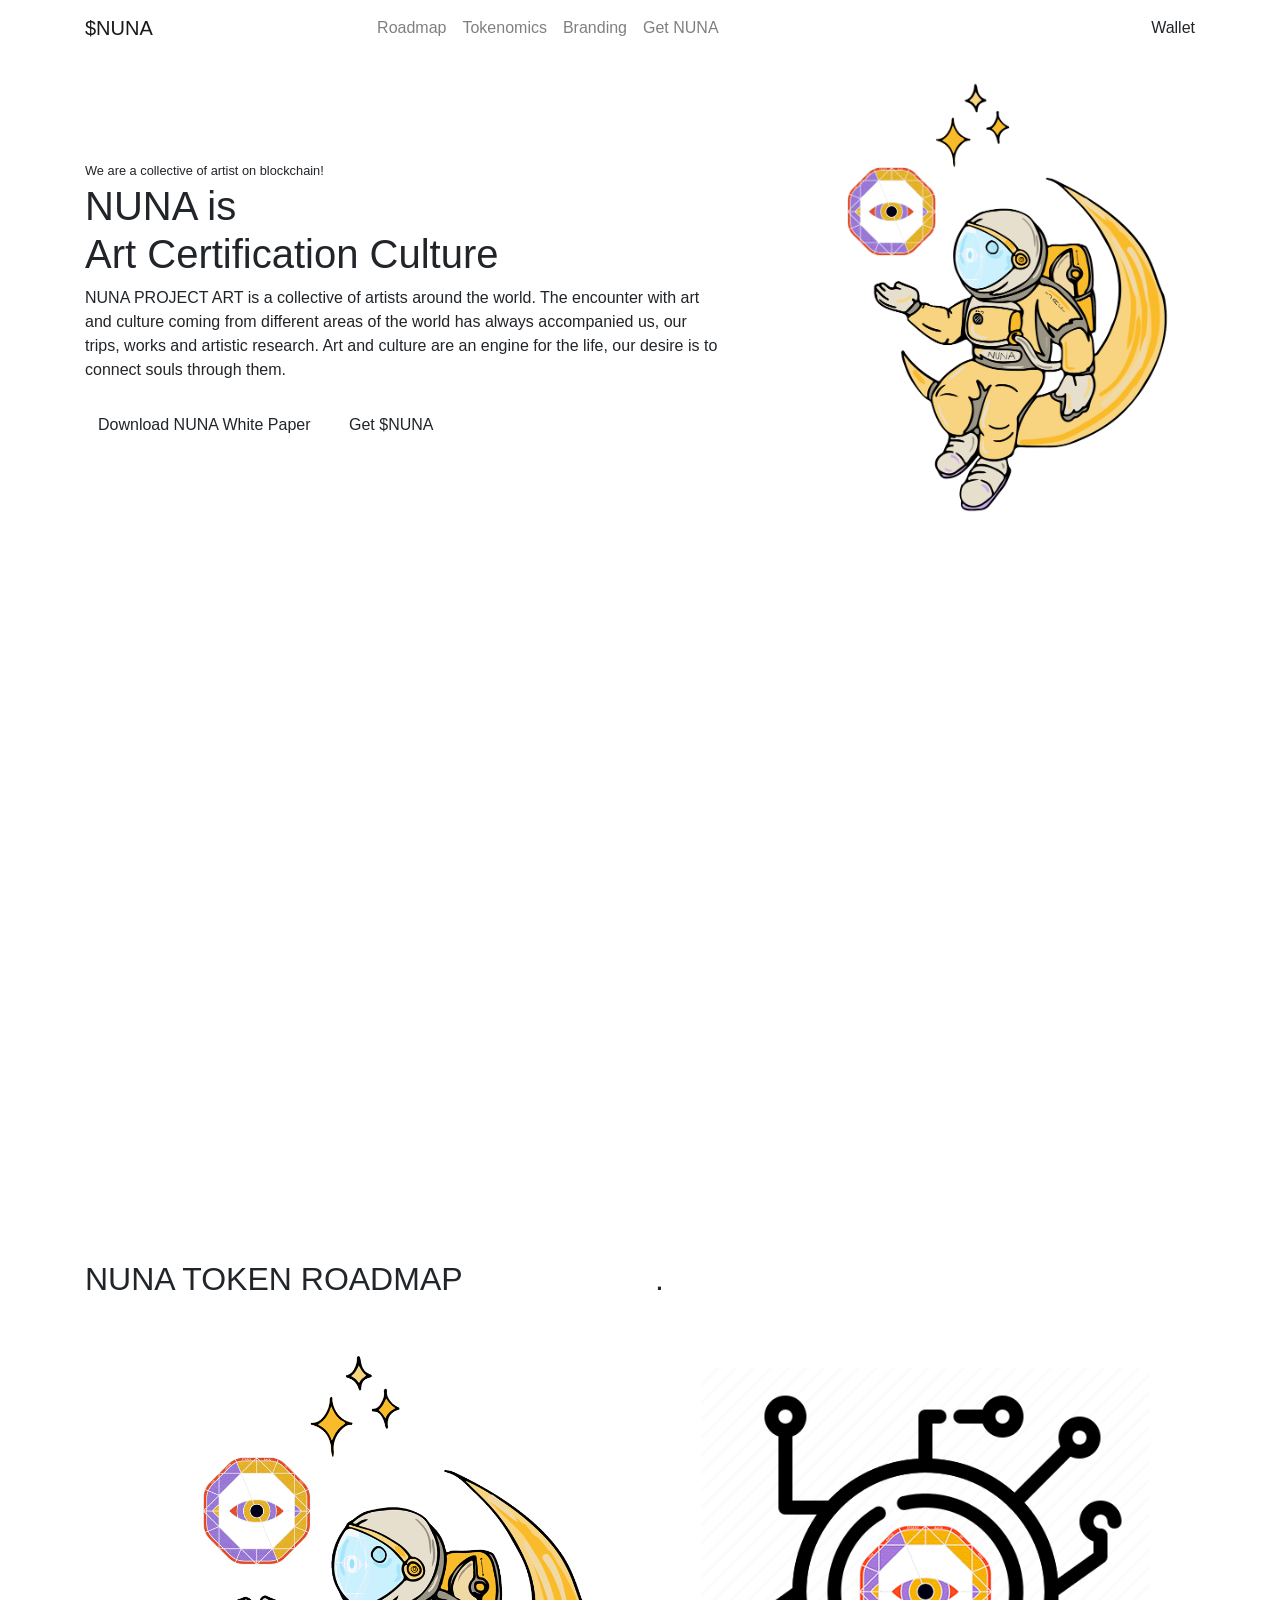
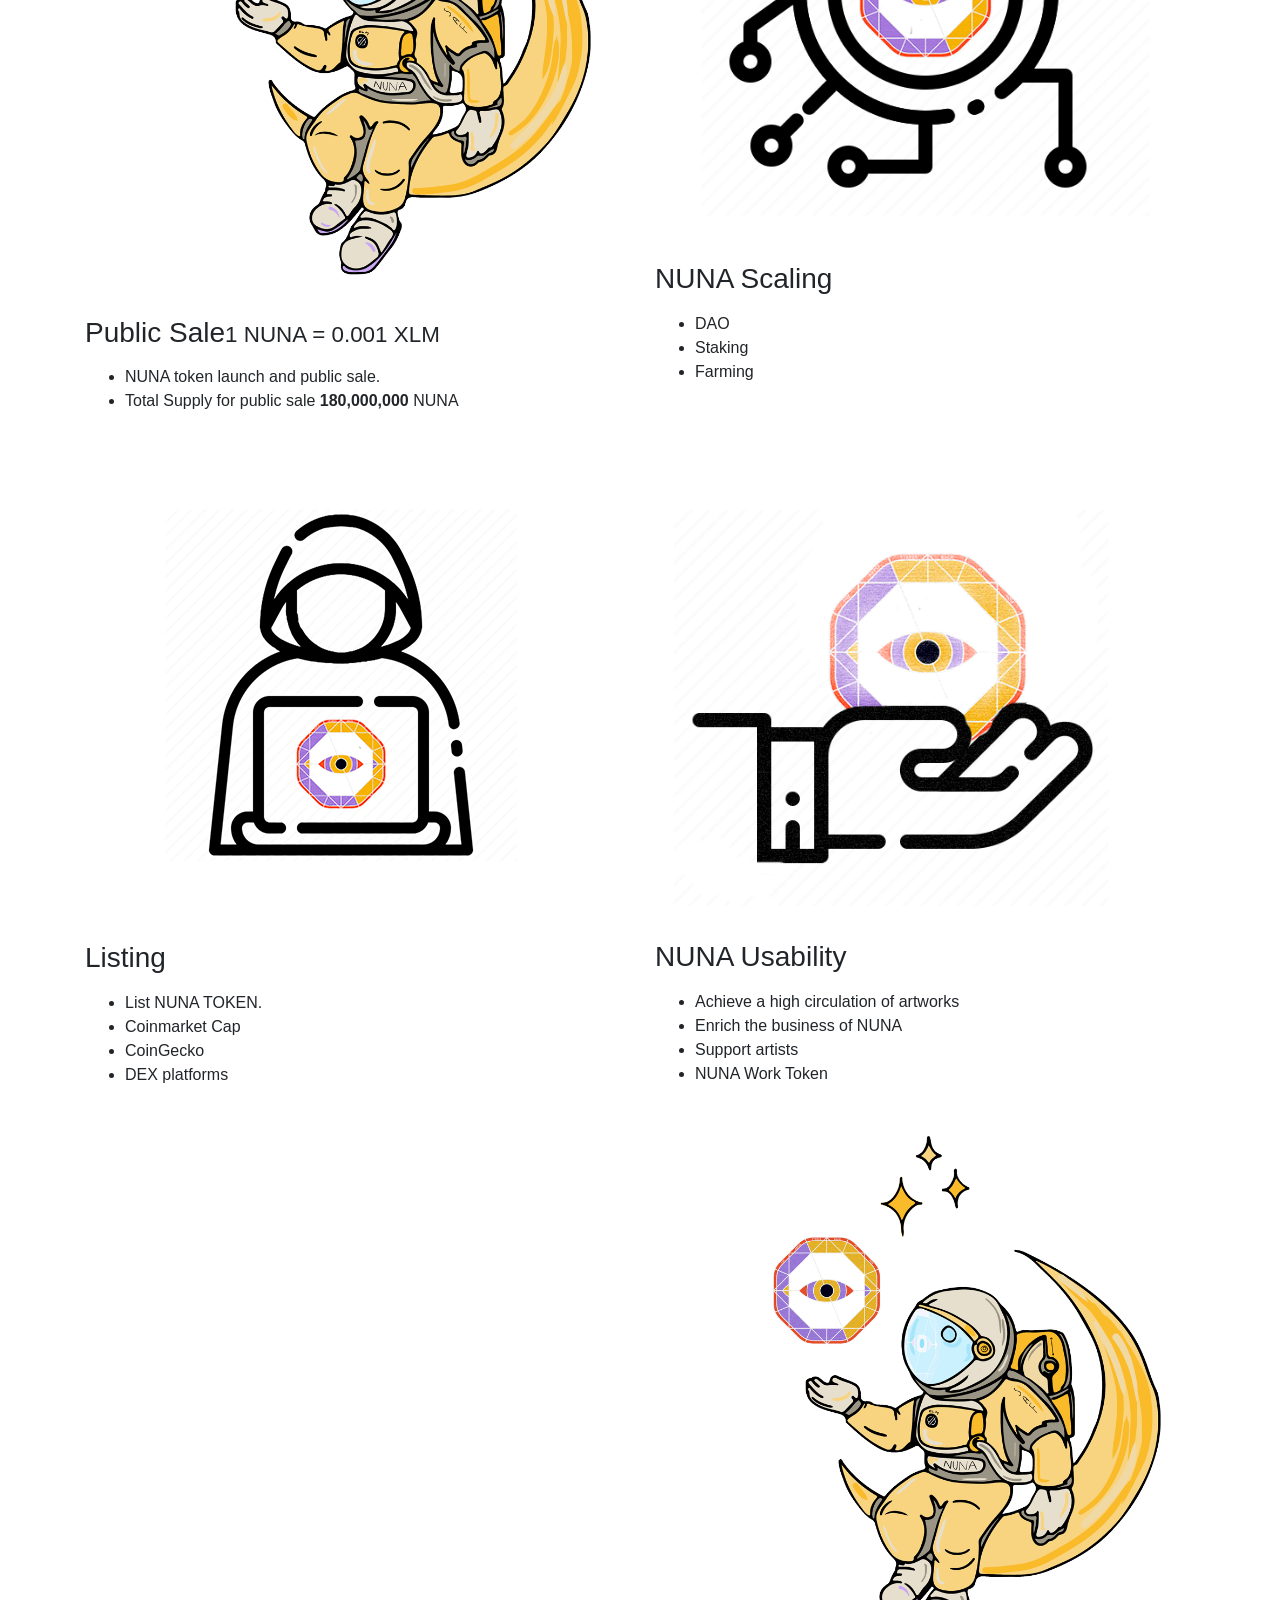
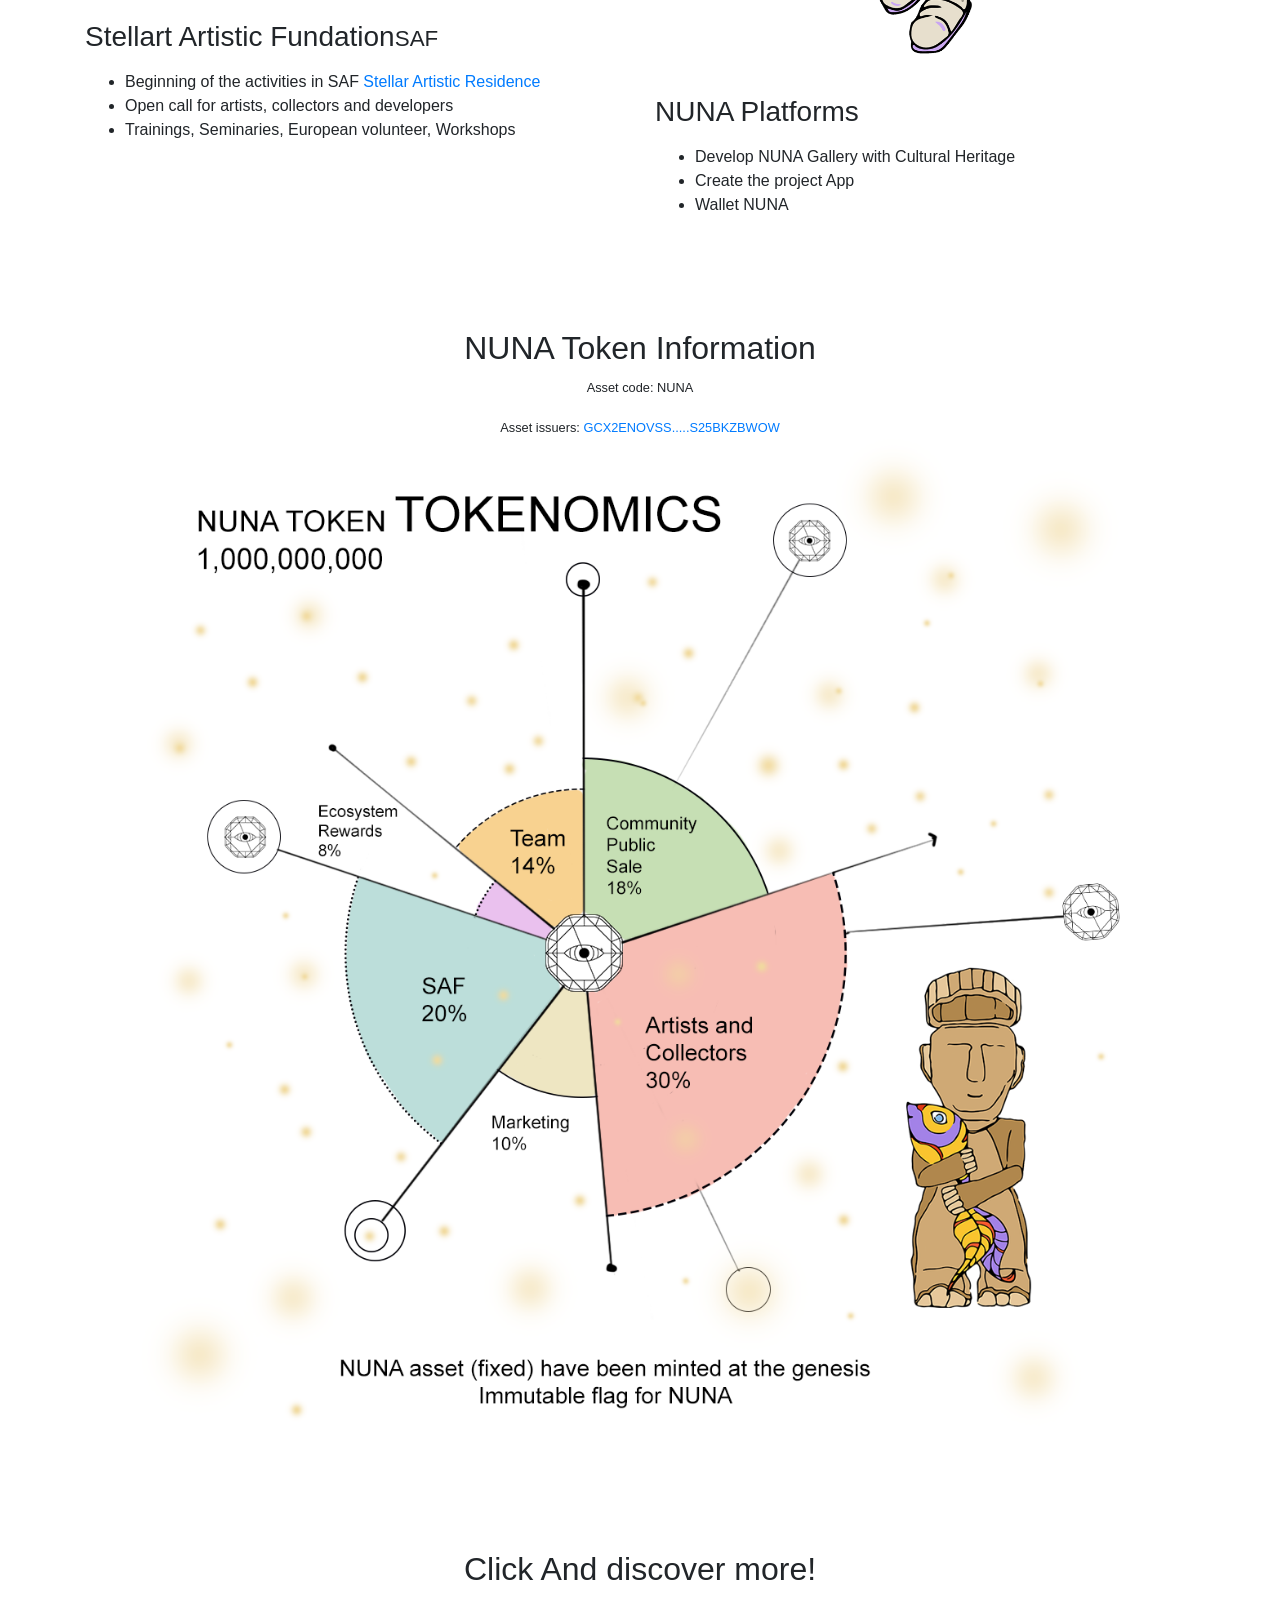
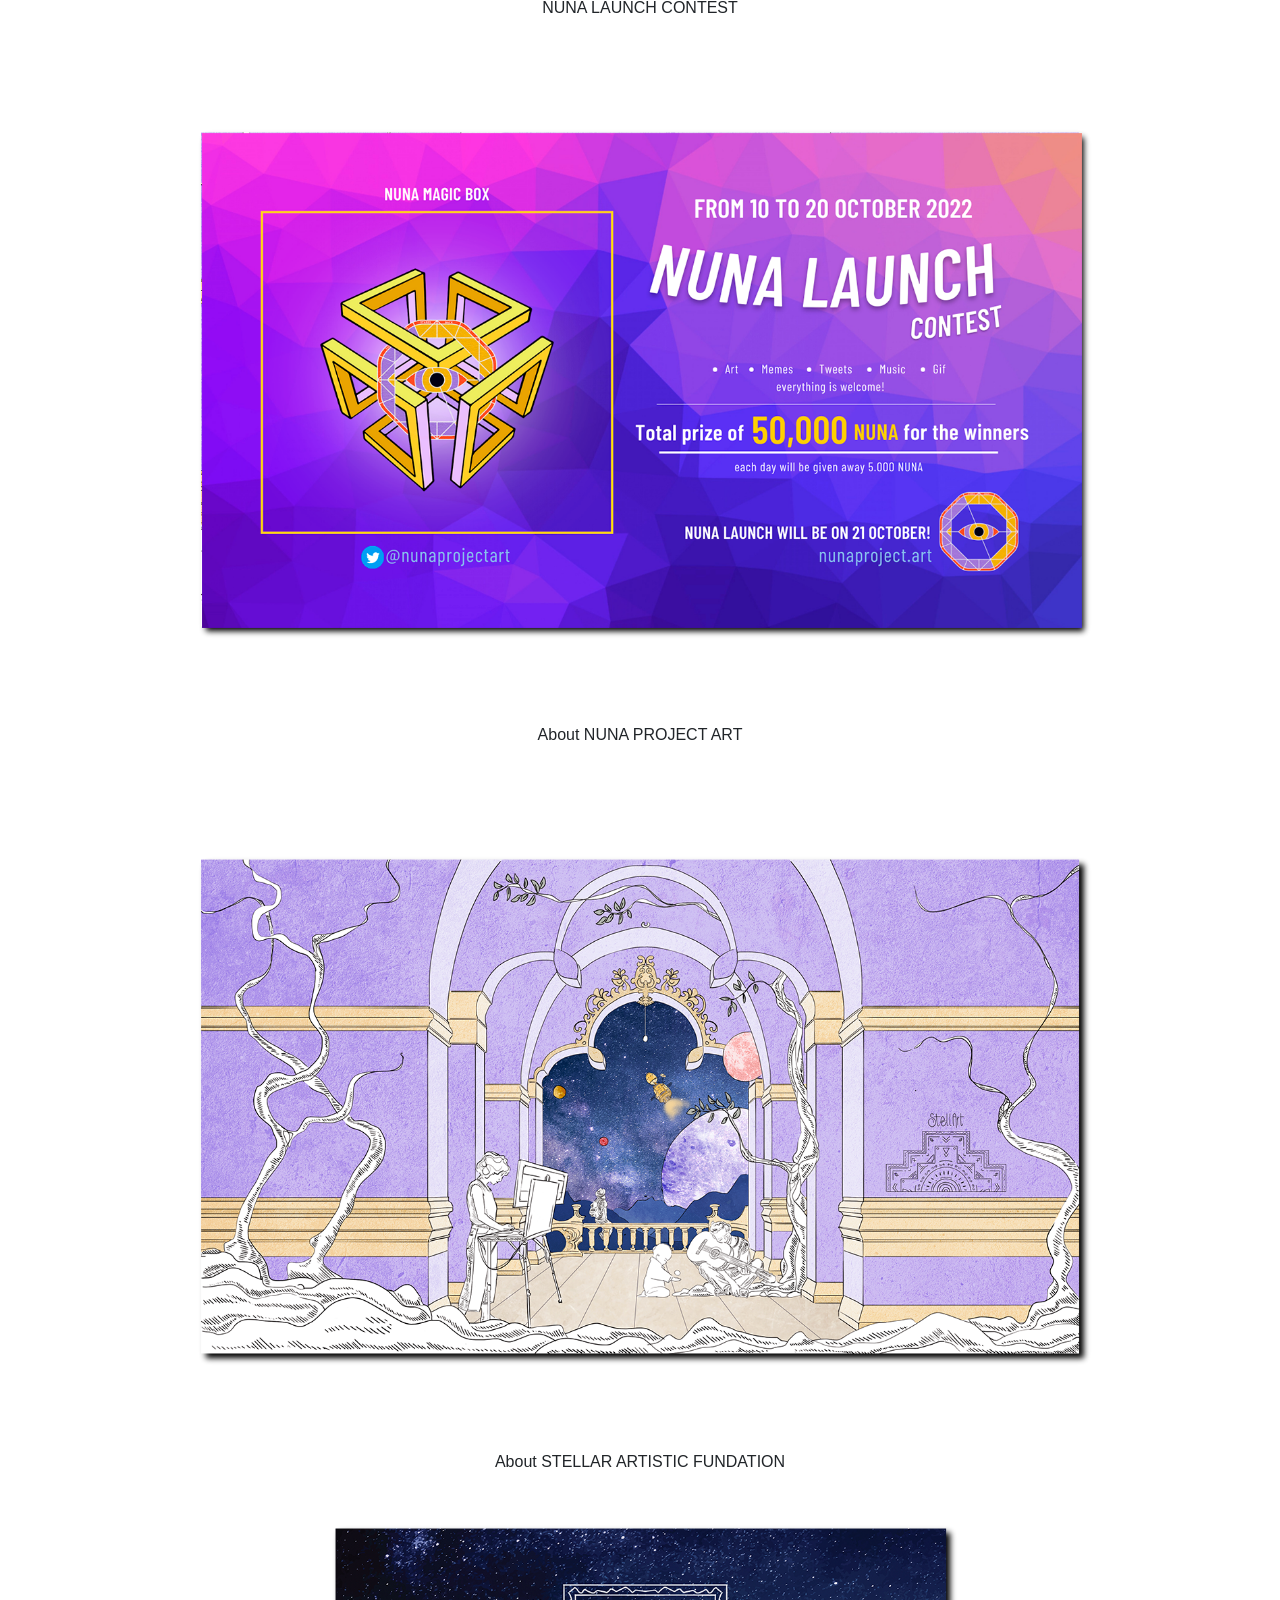
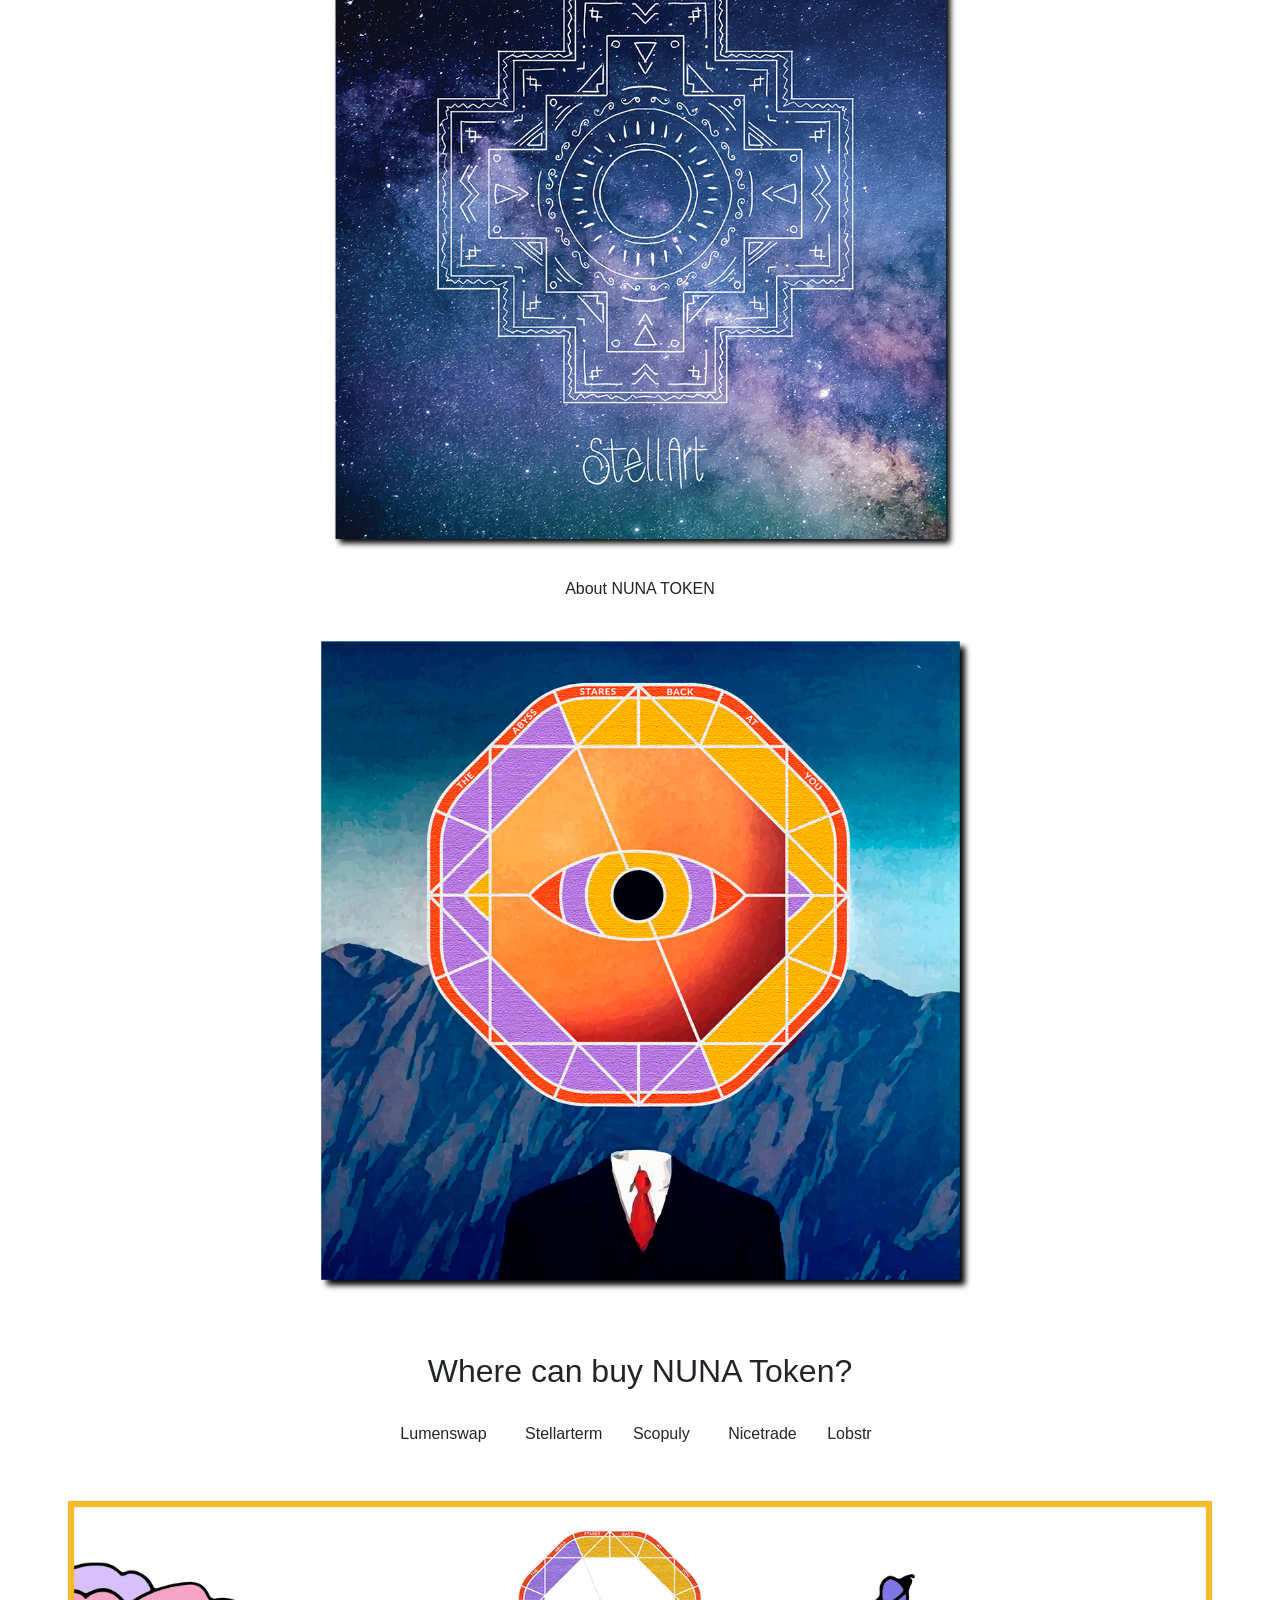
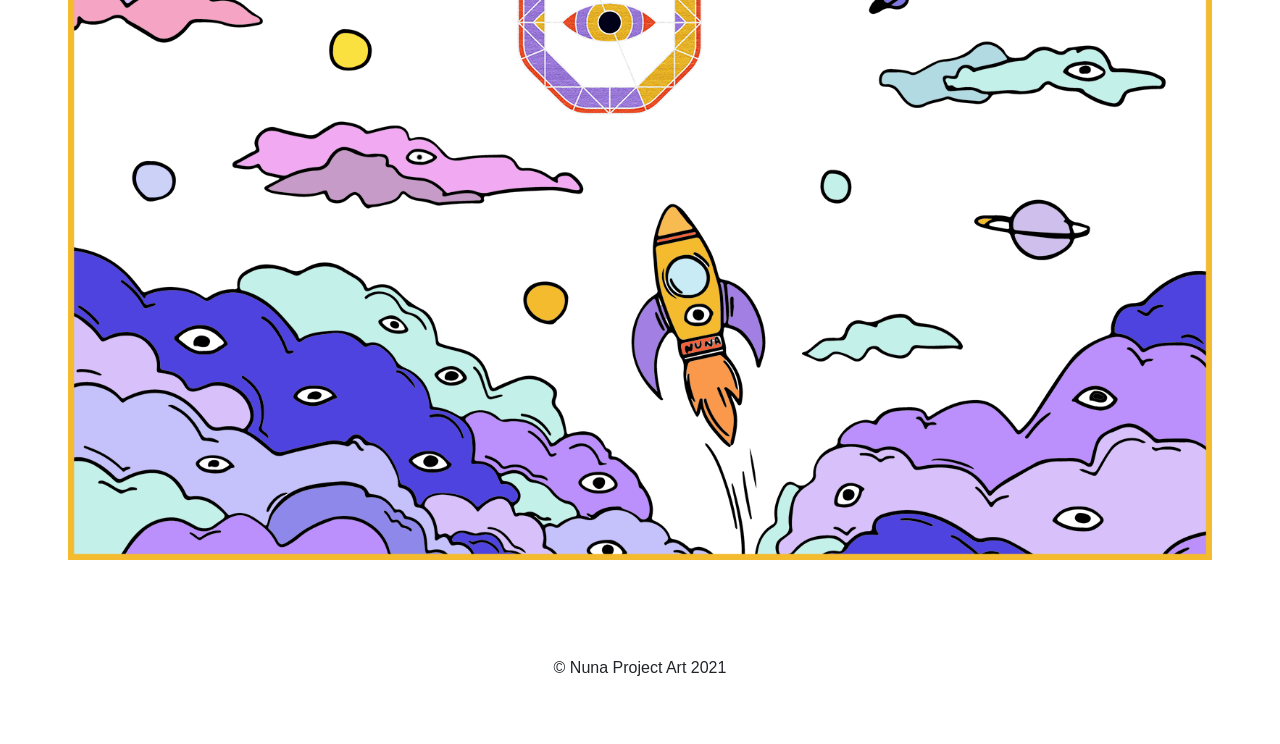
==== index.html @ 7deccfe0 "Add files via upload" ====
<!doctype html>
<html lang="en">
  <head>
    <meta charset="utf-8">
    <meta name="viewport" content="width=device-width, initial-scale=1, shrink-to-fit=no">
    <meta name="NUNA is a token for art" content="">
    <meta name="NUNA PROJECT ART" content="">

    <title>NUNA PROJECT ART</title>

    <link rel="stylesheet" href="css/bootstrap.min.css">
    <link rel="stylesheet" href="css/unicons.css">
    <link rel="stylesheet" href="css/owl.carousel.min.css">
    <link rel="stylesheet" href="css/owl.theme.default.min.css">

    <!-- MAIN STYLE -->
    <link rel="stylesheet" href="css/tooplate-style.css">

    <!-- icono -->
    <link rel="shortcut icon" href="favicon.ico" type="image/x-icon">
    <link rel="icon" href="favicon.ico" type="image/x-icon">
    
<!--

Tooplate 2115 Marvel

https://www.tooplate.com/view/2115-marvel

-->
  </head>
  <body>

    <!-- MENU -->
    <nav class="navbar navbar-expand-sm navbar-light">
        <div class="container">
            <a class="navbar-brand" href="index.html"><i class='uil uil-eye'></i> $NUNA</a>

            <button class="navbar-toggler" type="button" data-toggle="collapse" data-target="#navbarNav" aria-controls="navbarNav" aria-expanded="false"
                aria-label="Toggle navigation">
                <span class="navbar-toggler-icon"></span>
                <span class="navbar-toggler-icon"></span>
                <span class="navbar-toggler-icon"></span>
            </button>

            <div class="collapse navbar-collapse" id="navbarNav">
                <ul class="navbar-nav mx-auto">
                    <li class="nav-item">
                      <a href="#resume" class="nav-link"><span data-hover="Resume">Roadmap</span></a>
                    </li>
                    <li class="nav-item">
                      <a href="#Tokenomics" class="nav-link"><span data-hover="Tokenomics">Tokenomics</span></a>
                    </li>
                    <li class="nav-item">
                      <a href="branding.html" class="nav-link"><span data-hover="Branding">Branding</span></a>
                    </li>
                    <li class="nav-item">
                      <a href="#buy" class="nav-link"><span data-hover="Get NUNA">Get NUNA</span></a>
                    </li>
                </ul>

                <ul class="navbar-nav ml-lg-auto">
                    <div class="ml-lg-4">
                      <div class="color-mode d-lg-flex justify-content-center align-items-center">
                        <i class="uil uil-wallet"></i>
                        Wallet
                      </div>
                    </div>
                </ul>
            </div>
        </div>
    </nav>

    <!-- ABOUT -->
    <section class="about full-screen d-lg-flex justify-content-center align-items-center" id="about">
        <div class="container">
            <div class="row">
                
                <div class="col-lg-7 col-md-12 col-12 d-flex align-items-center">
                    <div class="about-text">
                        <small class="small-text">We are a <span class="mobile-block">collective of artist on blockchain!</span></small>
                        <h1 class="animated animated-text">
                            <span class="mr-2">NUNA is</span>
                                <div class="animated-info">
                                    <span class="animated-item">Art</span>
                                    <span class="animated-item">Certification</span>
                                    <span class="animated-item">Culture</span>
                                    
                                </div>
                        </h1>

                        <p>NUNA PROJECT ART is a collective of artists around the world. The encounter with art and culture coming from different areas of the world has always accompanied us, our trips, works and artistic research. Art and culture are an engine for the life, our desire is to connect souls through them.</p>
                        
                        <div class="custom-btn-group mt-4">
                          <a href="Doc\NUNA White Paper.pdf" target="_blank" class="btn mr-lg-2 custom-btn"><i class='uil uil-file-alt'></i> Download NUNA White Paper</a>
                          <a href="#buy" class="btn custom-btn custom-btn-bg custom-btn-link">Get $NUNA</a>
                        </div>
                    </div>
                </div>

                <div class="col-lg-5 col-md-12 col-12">
                    <div class="about-image svg">
                        <img src="images\project\astronuna.png" class="img-fluid" alt="svg image">
                    </div>
                </div>

            </div>
        </div>
    </section>


    <!-- video -->
    <section class="project py-5" id="project">
      <div class="container">
              
              <div class="row">
                <div class="col-lg-11 text-center mx-auto col-12">
                    <div class="item">
                      <div class="project-info">
                        <div style="padding:56.25% 0 0 0;position:relative;"><iframe src="https://player.vimeo.com/video/588475903?h=4a38416958" style="position:absolute;top:0;left:0;width:100%;height:100%;" frameborder="0" allow="autoplay; fullscreen; picture-in-picture" allowfullscreen></iframe></div><script src="https://player.vimeo.com/api/player.js"></script>
                      </div>
                    </div>

                </div>
              </div>
      </div>
  </section>
<!-- video -->

 <!-- ROADMAP -->
 <section class="resume py-5 d-lg-flex justify-content-center align-items-center" id="resume">
  <div class="container">
      <div class="row">

          <div class="col-lg-6 col-12">
            <h2 class="mb-4">NUNA TOKEN ROADMAP</h2>

              <div class="timeline">
                  <div class="timeline-wrapper">
                       <div class="timeline-yr">
                            <span><img src="images\project\astronuna.png" class="img-fluid" alt="svg image"></span>
                       </div>
                       <div class="timeline-info">
                            <h3><span>Public Sale</span><small>1 NUNA = 0.001 XLM</small></h3>
                            <p>
                              <ul>
                              <li>NUNA token launch and public sale.</li>
                              <li>Total Supply for public sale <b>180,000,000</b> NUNA</li>                               
                            </ul>
                            </p>
                       </div>
                  </div>

                  <div class="timeline-wrapper">
                      <div class="timeline-yr">
                          <span><img src="images\icono\nunapersona.png" class="img-fluid" alt="svg image"></span>
                      </div>
                      <div class="timeline-info">
                          <h3><span>Listing</span><small></small></h3>
                          <p>
                            <ul>
                              <li>List NUNA TOKEN.</li>
                              <li>Coinmarket Cap</li>
                              <li>CoinGecko</li>
                              <li>DEX platforms</li>                               
                            </ul>
                          </p>
                      </div>
                  </div>

                  <div class="timeline-wrapper">
                      <div class="timeline-yr">
                          <span><img src="images\icono\logo_stellart.png" class="img-fluid" alt="svg image"></span>
                      </div>
                      <div class="timeline-info">
                          <h3><span>Stellart Artistic Fundation</span><small>SAF</small></h3>
                          <p>
                            <ul>
                              <li>Beginning of the activities in SAF <a href="https://nunaprojectart.medium.com/stellart-artistic-fundation-saf-e60ba1cdff91" target="_blank">Stellar Artistic Residence</a></li>
                              <li>Open call for artists, collectors and developers</li>
                              <li>Trainings, Seminaries, European volunteer, Workshops</li>                               
                            </ul>
                          </p>
                      </div>
                  </div>                                                    

              </div>
          </div>

          <div class="col-lg-6 col-12">
            <h2 class="mb-4 mobile-mt-2"> .</h2>

              <div class="timeline">
                  <div class="timeline-wrapper">
                       <div class="timeline-yr">
                            <span><img src="images\icono\nunaconecta.png" class="img-fluid" alt="svg image"></span>
                       </div>
                       <div class="timeline-info">
                            <h3><span>NUNA Scaling</span><small></small></h3>
                            <p>
                              <ul>
                                <li>DAO</li>
                                <li>Staking</li>
                                <li>Farming</li>                               
                              </ul>
                            </p>
                       </div>
                  </div>

                  <div class="timeline-wrapper">
                      <div class="timeline-yr">
                          <span><img src="images\icono\nunamano.png" class="img-fluid" alt="svg image"></span>
                      </div>
                      <div class="timeline-info">
                          <h3><span>NUNA Usability</span><small></small></h3>
                          <p>
                            <ul>
                              <li>Achieve a high circulation of artworks</li>
                              <li>Enrich the business of NUNA</li>
                              <li>Support artists</li>
                              <li>NUNA Work Token</li>                               
                            </ul>
                          </p>
                      </div>
                  </div>
                  
                  <div class="timeline-wrapper">
                      <div class="timeline-yr">
                          <span><img src="images\project\astronuna.png" class="img-fluid" alt="svg image"></span>
                      </div>
                      <div class="timeline-info">
                          <h3><span>NUNA Platforms</span><small></small></h3>
                          <p>
                            <ul>
                            <li>Develop NUNA Gallery with Cultural Heritage</li>
                            <li>Create the project App</li>
                            <li>Wallet NUNA</li>                                            
                          </ul>
                        </p>
                      </div>
                  </div>

              </div>
          </div>
          
      </div>
  </div>
</section>
<!-- ROADMAP -->

  <!-- tokenomics -->
  <section class="project py-5" id="Tokenomics">
    <div class="container">

      
            
            <div class="row">
              <div class="col-lg-11 text-center mx-auto col-12">

                  <div class="col-lg-8 mx-auto">
                    <h2>NUNA Token Information</h2>
                  </div>

                  <div class="col-lg-11 text-center mx-auto col-12r">
                    <div class="col-lg-8 mx-auto">
                        <small class="small-text">
                          Asset code:
                          NUNA
                          <p></p>
                          Asset issuers:
                          <a href="https://stellar.expert/explorer/public/account/GCX2ENOVSSOOH6G4HIOBMPCBFXHDVDGA546NK3ZFX3NP3QS25BKZBWOW" target="_blank">GCX2ENOVSS.....S25BKZBWOW</a></li>
                        </small>
                      </div>
                    </div>

                  <div class="owl-carousel owl-theme">
                    <div class="item">
                      <div class="project-info">
                        <img src="images\project\tokenomics.png" class="img-fluid" alt="project image">
                      </div>
                    </div>     
                    </div>
                  </div>

              </div>
            </div>
    </div>
</section>
<!-- tokenomics -->

<!-- PROJECTS -->
<section class="project py-5" id="project">
  <div class="container">
          
          <div class="row">
            <div class="col-lg-11 text-center mx-auto col-12">

                <div class="col-lg-8 mx-auto">
                  <h2>Click And discover more!</h2>
                </div>
   
                <div class="owl-carousel owl-theme">

                  <div class="item">
                    <div class="project-info">
                      <p>NUNA LAUNCH CONTEST</p>
                      <a href="https://nunaprojectart.medium.com/nuna-launch-contest-d5c536e06d64" target="_blank">
                        <img src="images\project\contest.png" class="img-fluid" alt="project image">
                      </a>
                    
                    </div>
                  </div>

                  <div class="item">
                    <div class="project-info">
                      <p>About NUNA PROJECT ART</p>
                      <a href="https://nunaprojectart.medium.com/introducing-nuna-project-art-7c26619a95" target="_blank">
                        <img src="images\project\covernuna.png" class="img-fluid" alt="project image">
                      </a>
                      
                    </div>
                  </div>

                  

                  <div class="item">
                    <div class="project-info">
                      <p>About STELLAR ARTISTIC FUNDATION</p>
                      <a href="https://nunaprojectart.medium.com/stellart-artistic-fundation-saf-e60ba1cdff91" target="_blank">
                        <img src="images\project\coverSAF.png" class="img-fluid" alt="project image">
                      </a>
                    
                    </div>
                  </div>

                  <div class="item">
                    <div class="project-info">
                      <p>About NUNA TOKEN</p>
                      <a href="https://nunaprojectart.medium.com/nuna-token-f9396b47a4c" target="_blank">
                        <img src="images\project\nunatoken.png" class="img-fluid" alt="project image">
                      </a>
                    
                    </div>
                  </div>


                
              </div>
            </div>
          </div>
  </div>
</section>
<!-- PROJECTS -->

<!-- clients -->
<section class="about full-screen d-lg-flex justify-content-center align-items-center" id="buy">
  <div class="container">
      <div class="row">
        <div class="col-lg-11 text-center mx-auto col-12">
       
          <div class="col-lg-8 mx-auto">
          <h2>Where can buy NUNA Token?</h2>
          </div>
                  
                  <div class="custom-btn-group mt-4">
                    
                    <a href="https://obm.lumenswap.io/swap/XLM/NUNA-GCX2ENOVSSOOH6G4HIOBMPCBFXHDVDGA546NK3ZFX3NP3QS25BKZBWOW" target="_blank" class="btn mr-lg-2 custom-btn"><i class='uil  uil-arrow-growth'></i>Lumenswap</a>
                    
                    <a href="https://stellarterm.com/exchange/XLM-native/NUNA-GCX2ENOVSSOOH6G4HIOBMPCBFXHDVDGA546NK3ZFX3NP3QS25BKZBWOW" target="_blank" class="btn custom-btn custom-btn-bg custom-btn-link"><i class='uil  uil-arrow-growth'></i>Stellarterm</a>
                    
                    <a href="https://scopuly.com/trade/NUNA-XLM/GCX2ENOVSSOOH6G4HIOBMPCBFXHDVDGA546NK3ZFX3NP3QS25BKZBWOW/native" target="_blank" class="btn mr-lg-2 custom-btn"><i class='uil uil-arrow-growth'></i>Scopuly</a>
                   
                    <a href="https://nicetrade.co/swap/native/NUNA-GCX2ENOVSSOOH6G4HIOBMPCBFXHDVDGA546NK3ZFX3NP3QS25BKZBWOW" target="_blank" class="btn custom-btn custom-btn-bg custom-btn-link"><i class='uil  uil-arrow-growth'></i>Nicetrade</a>
                    
                    <a href="https://lobstr.co/trade/native/NUNA:GCX2ENOVSSOOH6G4HIOBMPCBFXHDVDGA546NK3ZFX3NP3QS25BKZBWOW" target="_blank" class="btn mr-lg-2 custom-btn"><i class='uil uil-arrow-growth'></i>Lobstr</a>
                    
                  
                  </div>
              </div>
          </div>

        
      </div>
  </div>
</section>
<!-- /clients -->

<!-- tokenomics -->
<section class="project py-5" id="imagenfinal">
             
          
            <div class="col-lg-11 text-center mx-auto col-12">                        
                
                  <div class="item">
                    <div class="project-info">
                      <img src="images\project\launch2.png" class="img-fluid" alt="project image">
                    
                      
                  
                </div>

            </div>
          </div>
  
</section>
<!-- tokenomics -->


    <!-- FOOTER -->
    <footer class="footer py-5">
      <div class="container">
           <div class="row">

                <div class="col-lg-12 col-12">                                
                    <p class="copyright-text text-center">&copy; Nuna Project Art 2021</p>
                    
                </div>
                
           </div>
      </div>
 </footer>

    <script src="js/jquery-3.3.1.min.js"></script>
    <script src="js/popper.min.js"></script>
    <script src="js/bootstrap.min.js"></script>
    <script src="js/Headroom.js"></script>
    <script src="js/jQuery.headroom.js"></script>
    <script src="js/owl.carousel.min.js"></script>
    <script src="js/smoothscroll.js"></script>
    <script src="js/custom.js"></script>

  </body>
</html>
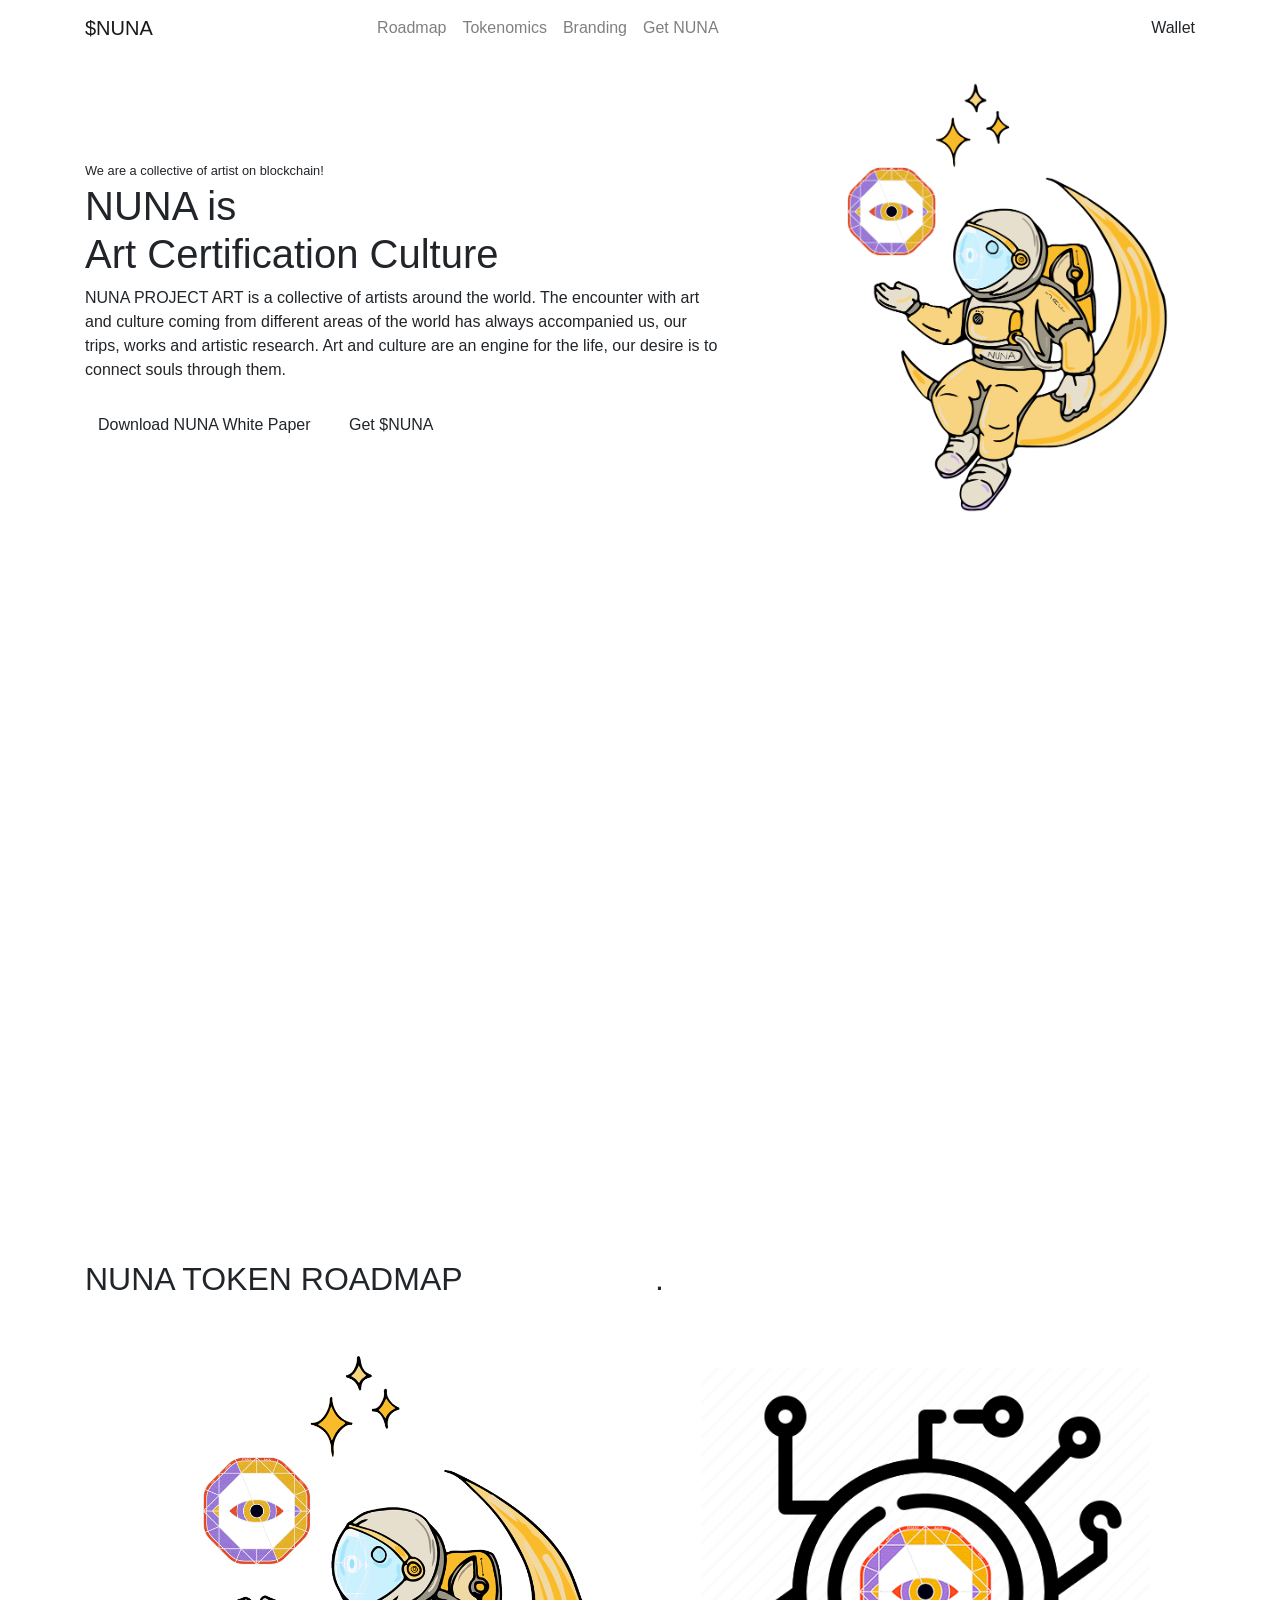
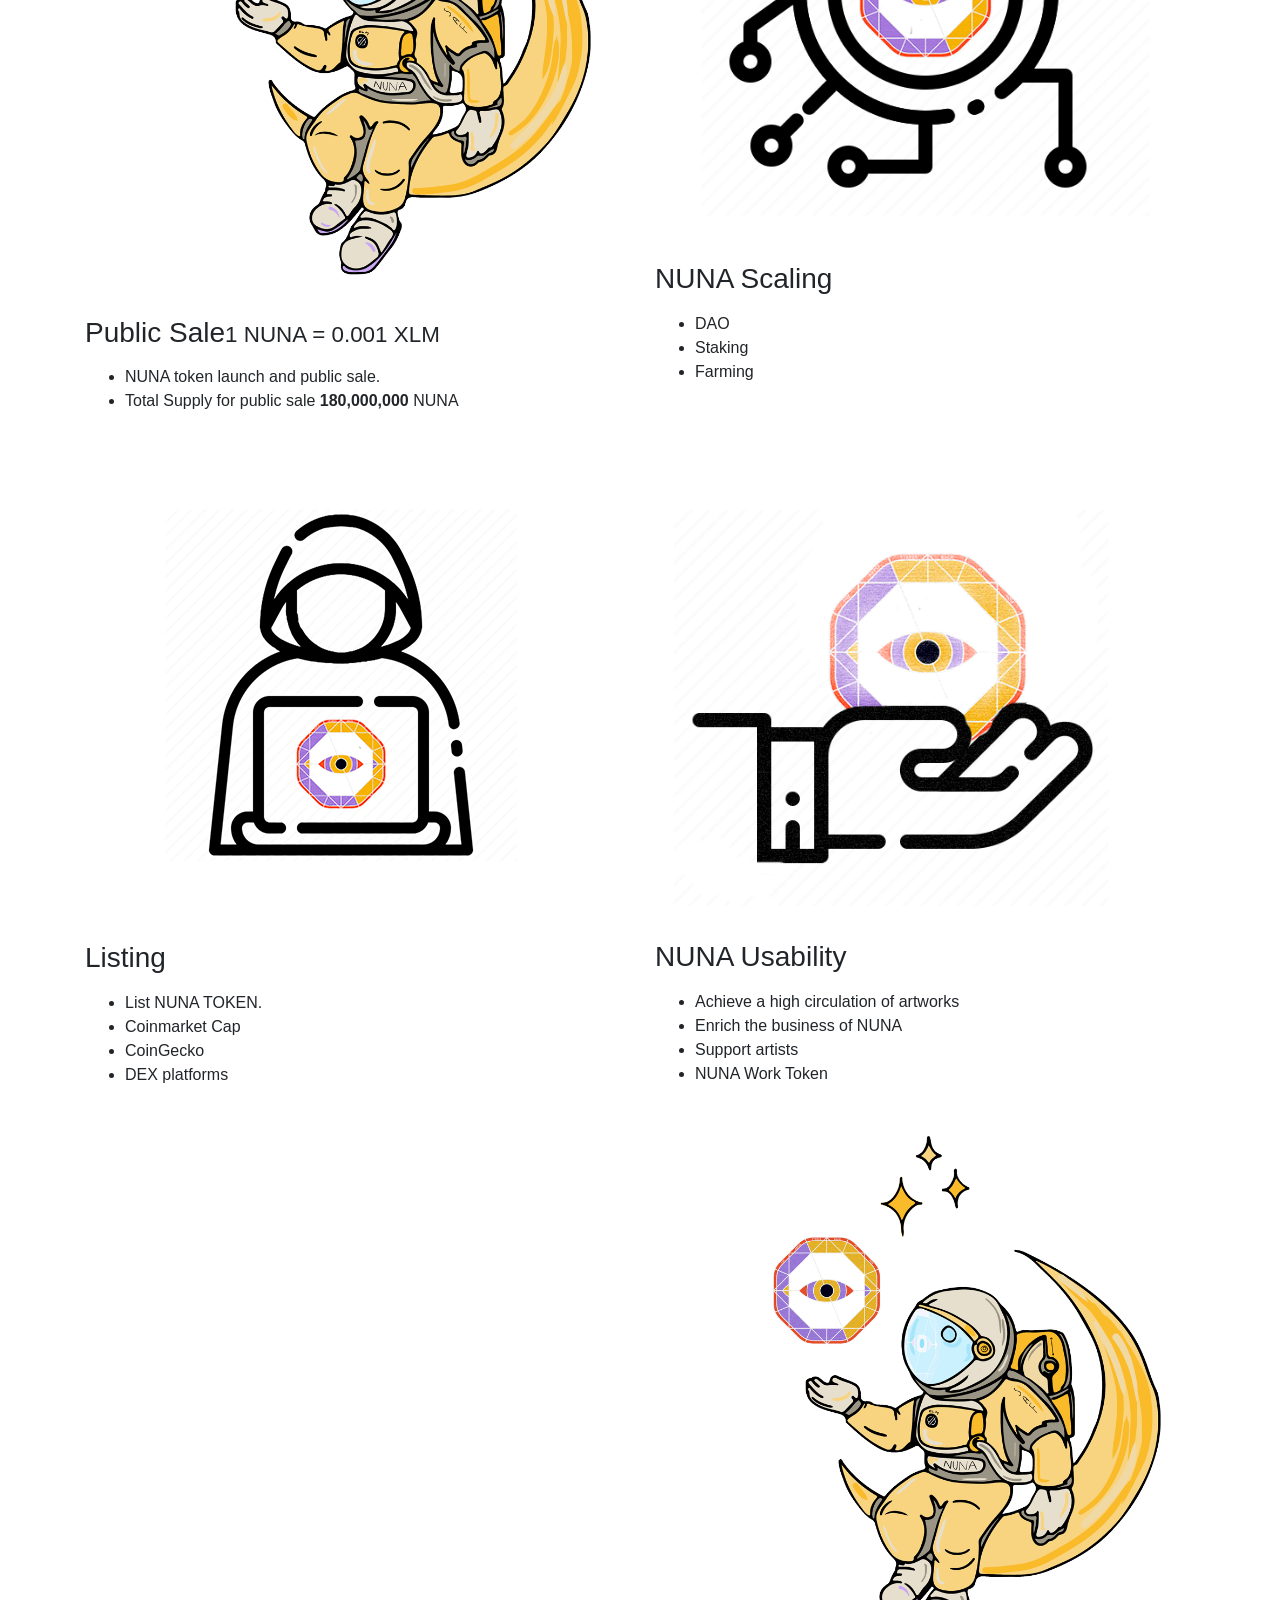
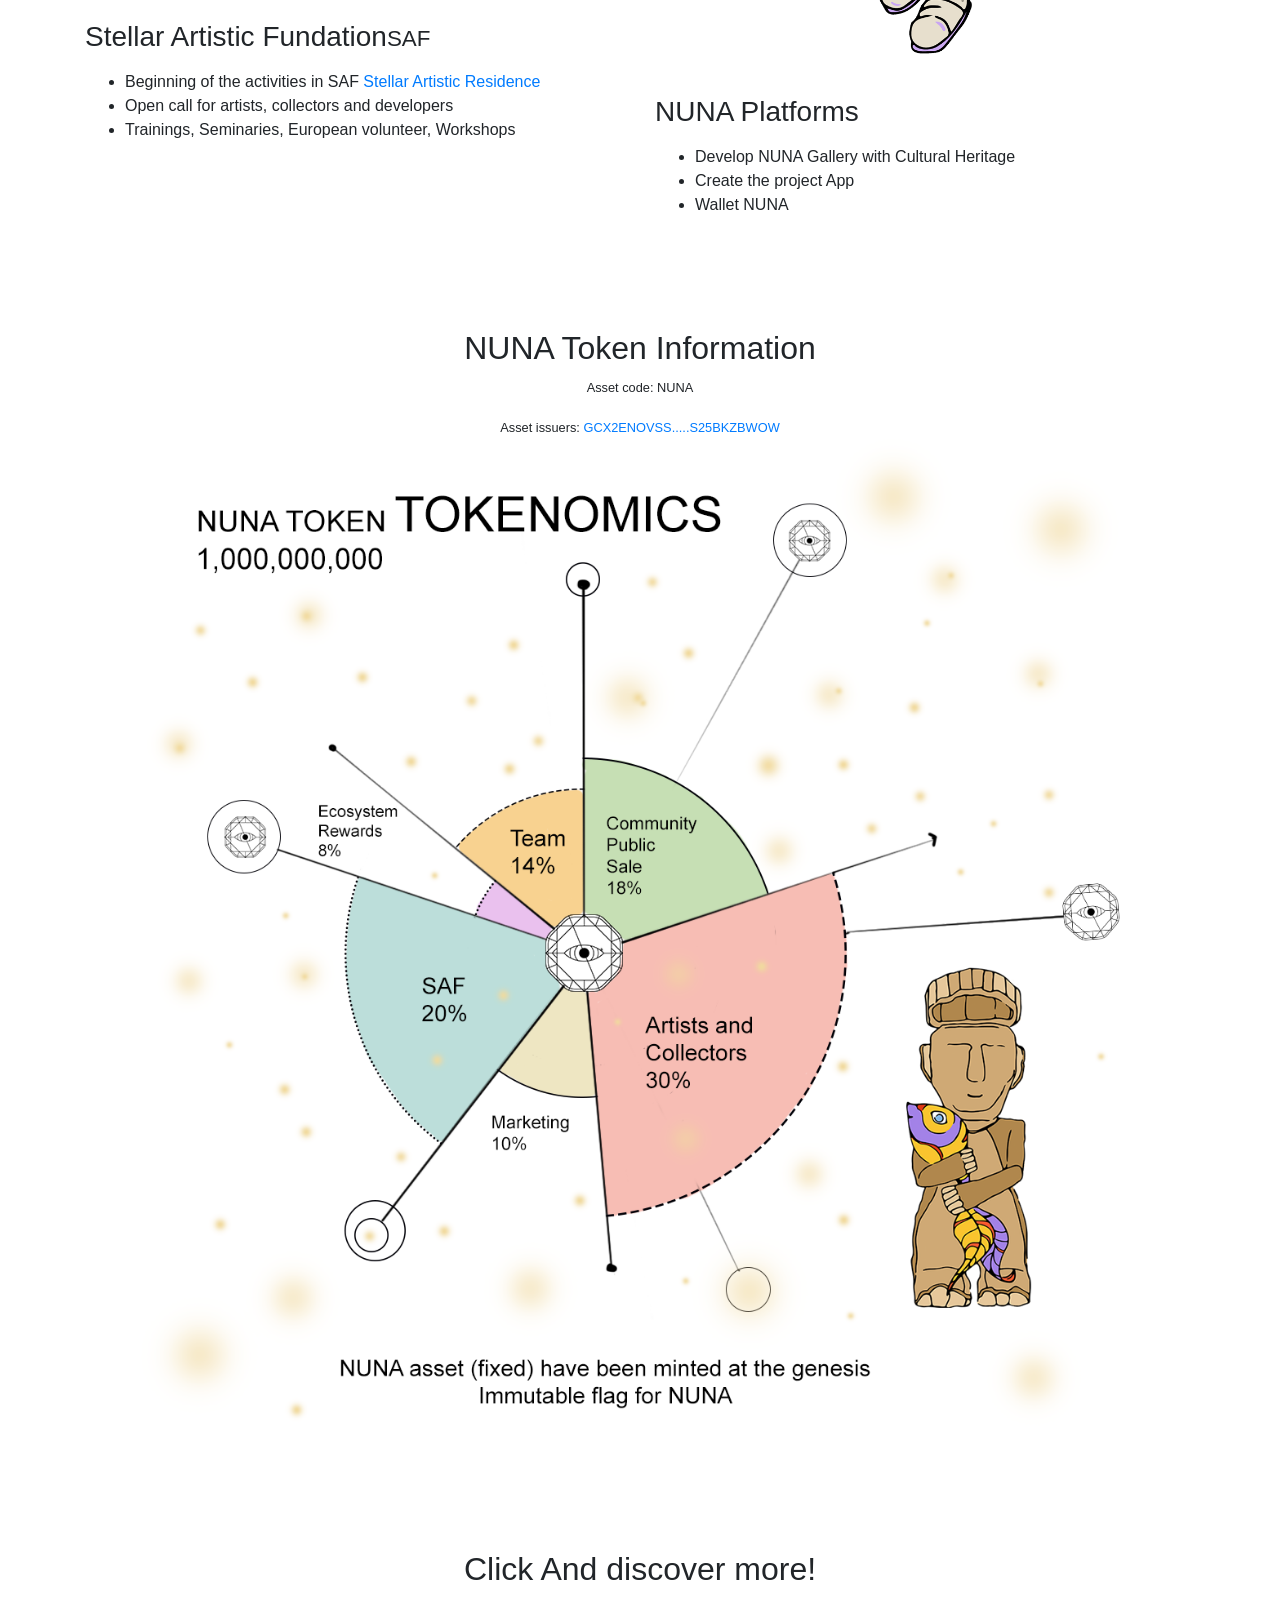
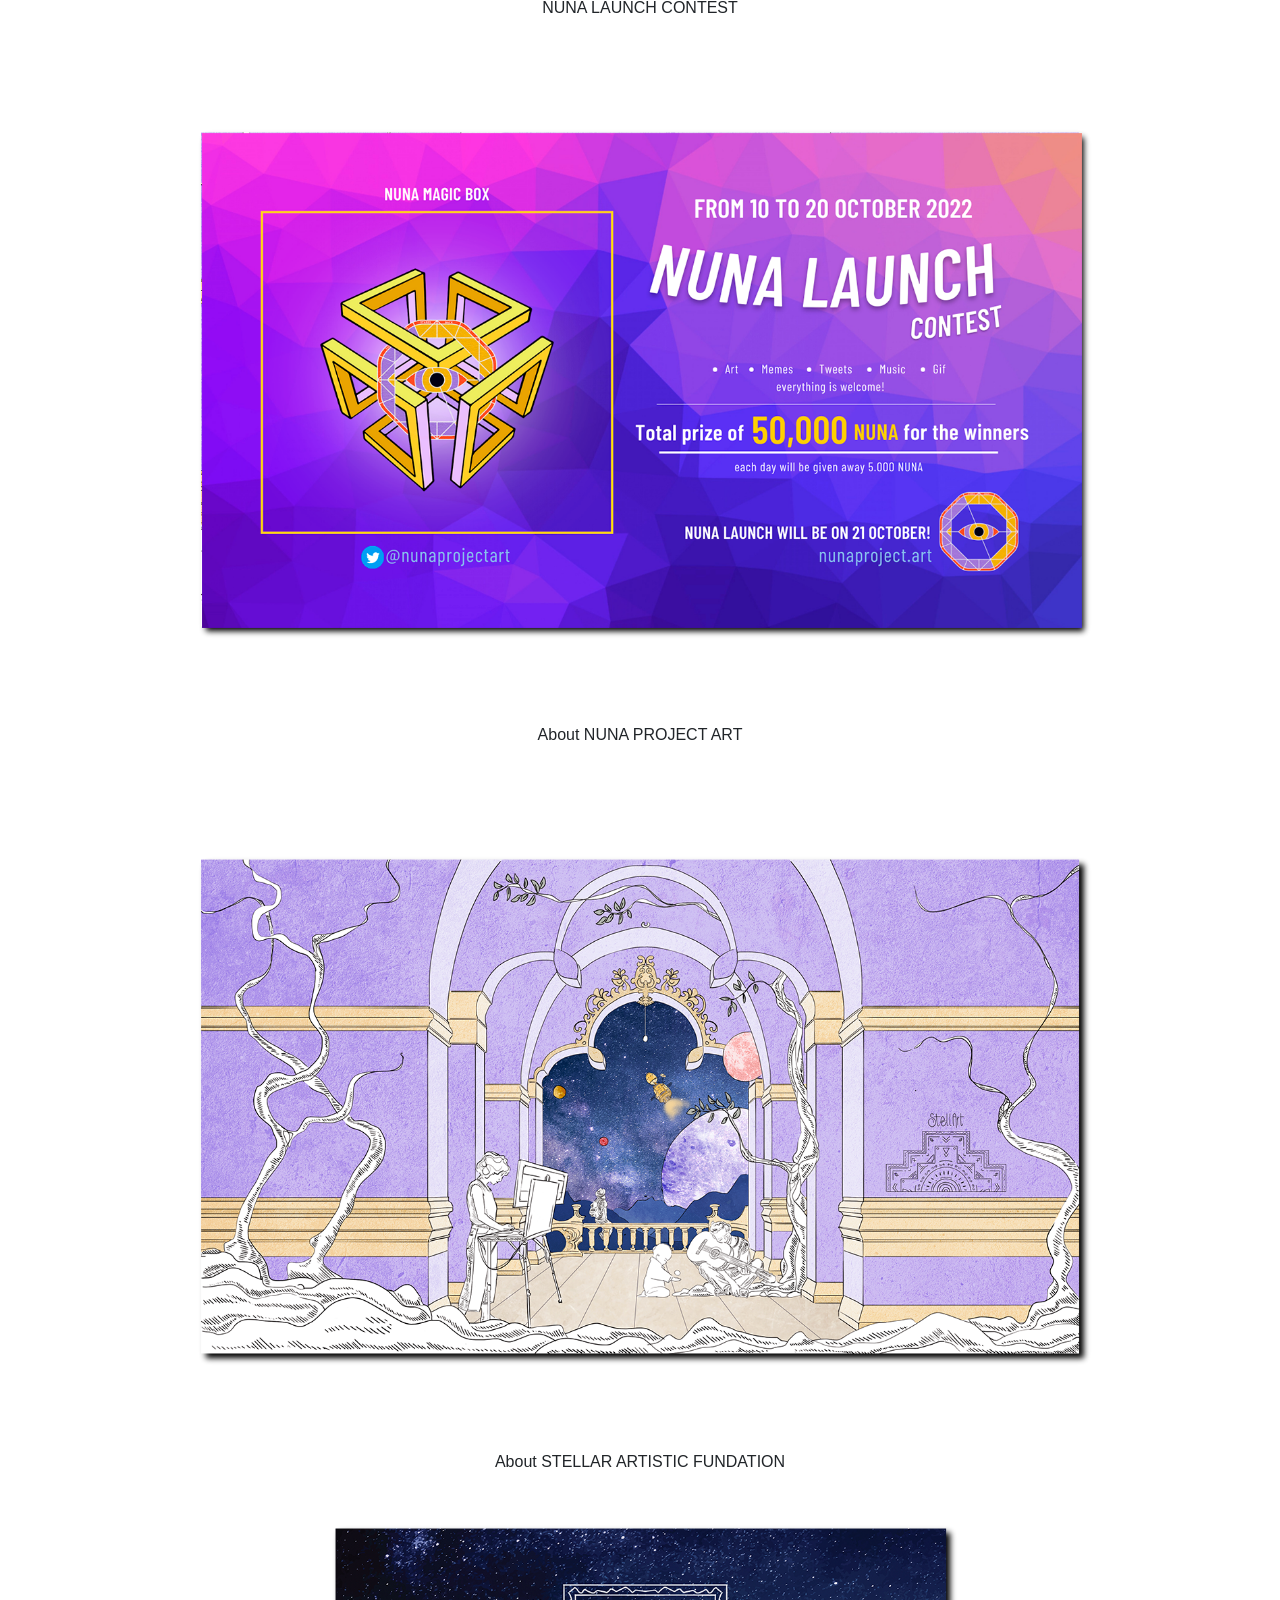
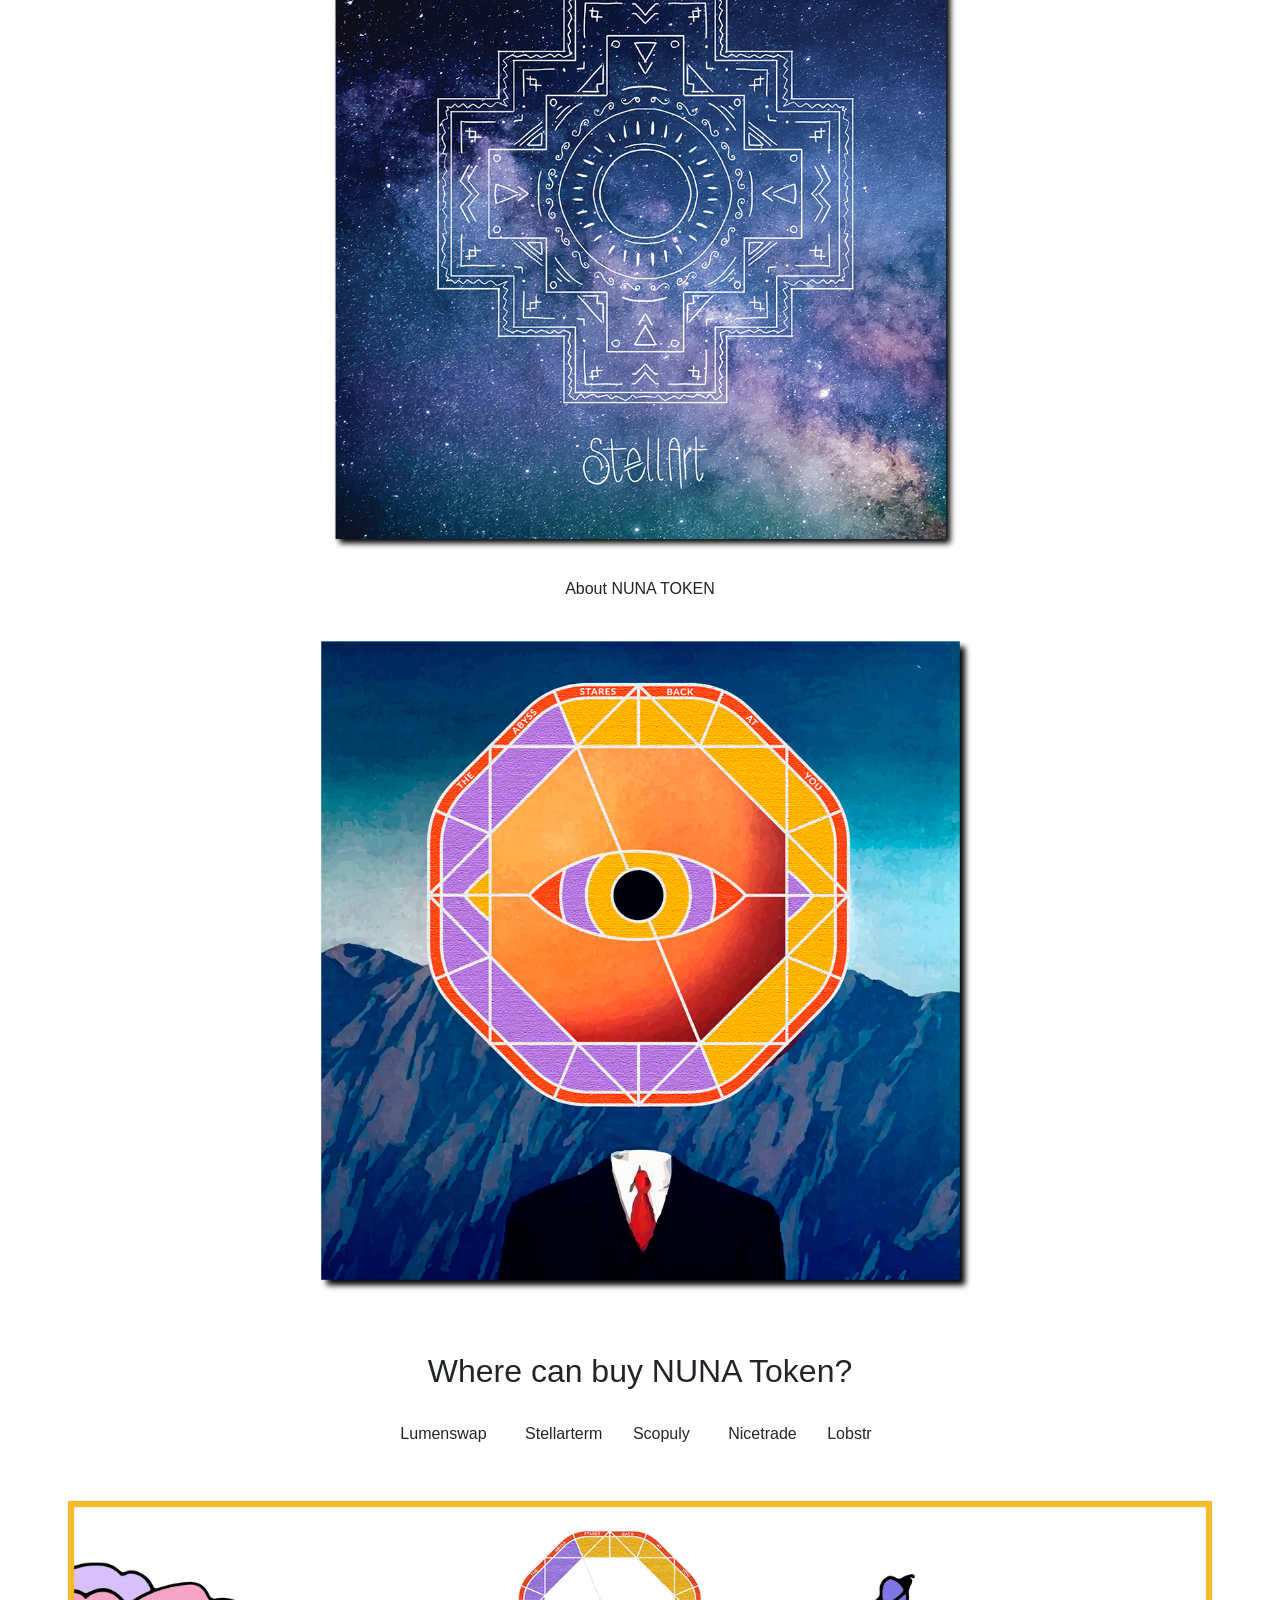
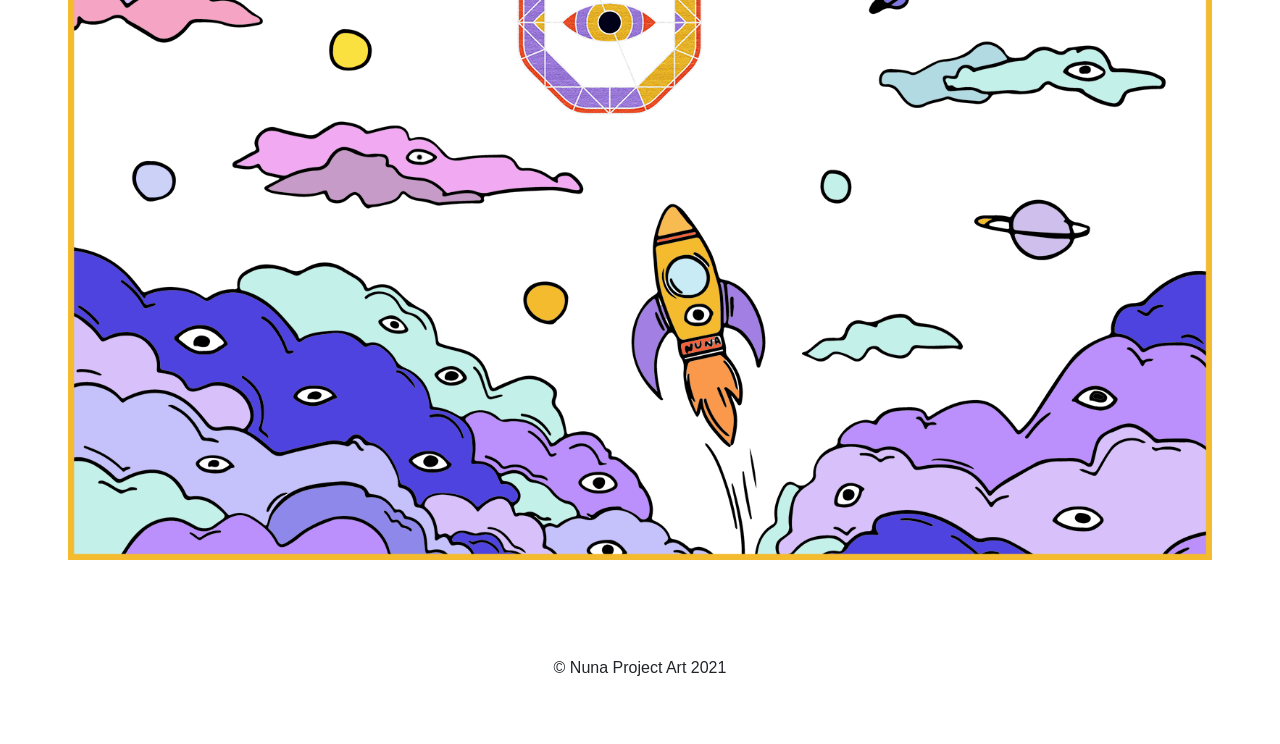
==== commit 1a555400: "Update index.html" ====
--- a/index.html
+++ b/index.html
@@ -172,7 +172,7 @@
                           <span><img src="images\icono\logo_stellart.png" class="img-fluid" alt="svg image"></span>
                       </div>
                       <div class="timeline-info">
-                          <h3><span>Stellart Artistic Fundation</span><small>SAF</small></h3>
+                          <h3><span>Stellar Artistic Fundation</span><small>SAF</small></h3>
                           <p>
                             <ul>
                               <li>Beginning of the activities in SAF <a href="https://nunaprojectart.medium.com/stellart-artistic-fundation-saf-e60ba1cdff91" target="_blank">Stellar Artistic Residence</a></li>
@@ -267,7 +267,7 @@
                           NUNA
                           <p></p>
                           Asset issuers:
-                          <a href="https://stellar.expert/explorer/public/account/GCX2ENOVSSOOH6G4HIOBMPCBFXHDVDGA546NK3ZFX3NP3QS25BKZBWOW" target="_blank">GCX2ENOVSS.....S25BKZBWOW</a></li>
+                          <a href="https://stellar.expert/explorer/public/asset/NUNA-GCX2ENOVSSOOH6G4HIOBMPCBFXHDVDGA546NK3ZFX3NP3QS25BKZBWOW" target="_blank">GCX2ENOVSS.....S25BKZBWOW</a></li>
                         </small>
                       </div>
                     </div>
@@ -429,4 +429,4 @@
     <script src="js/custom.js"></script>
 
   </body>
-</html>+</html>
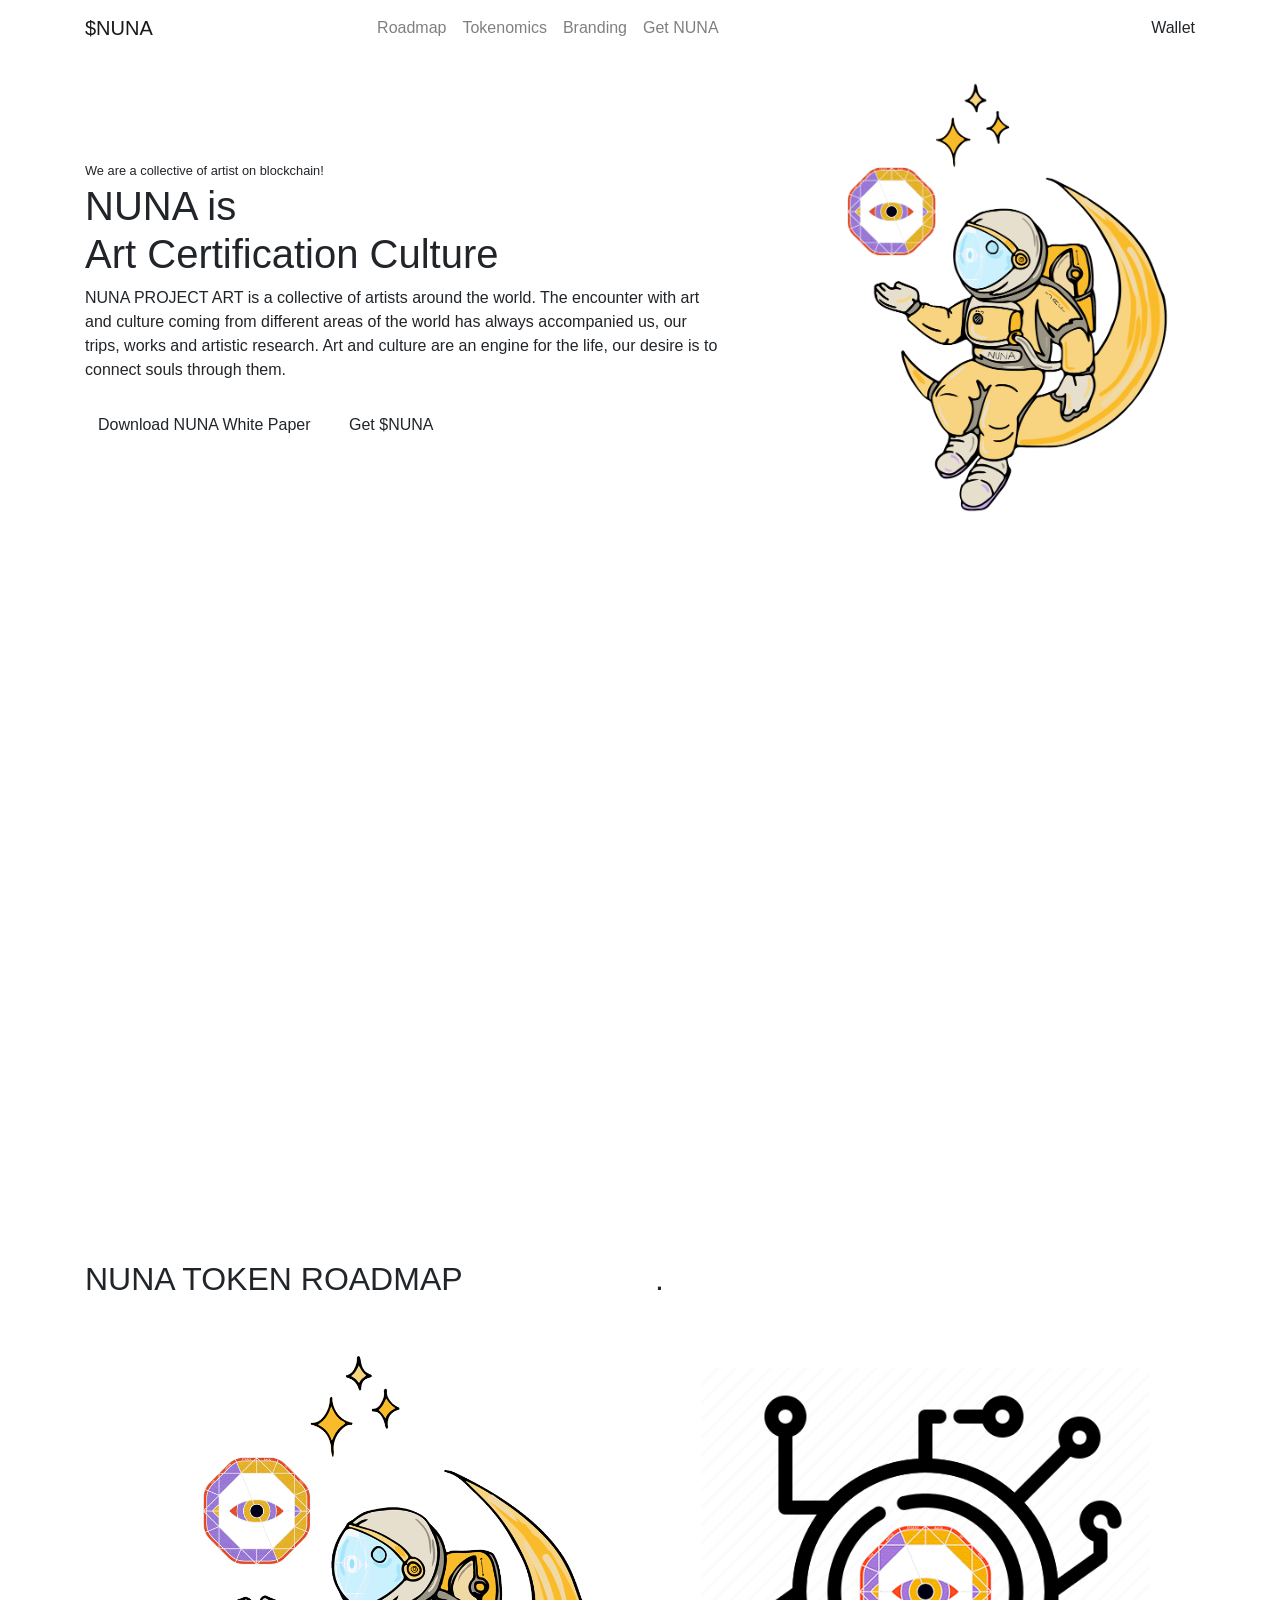
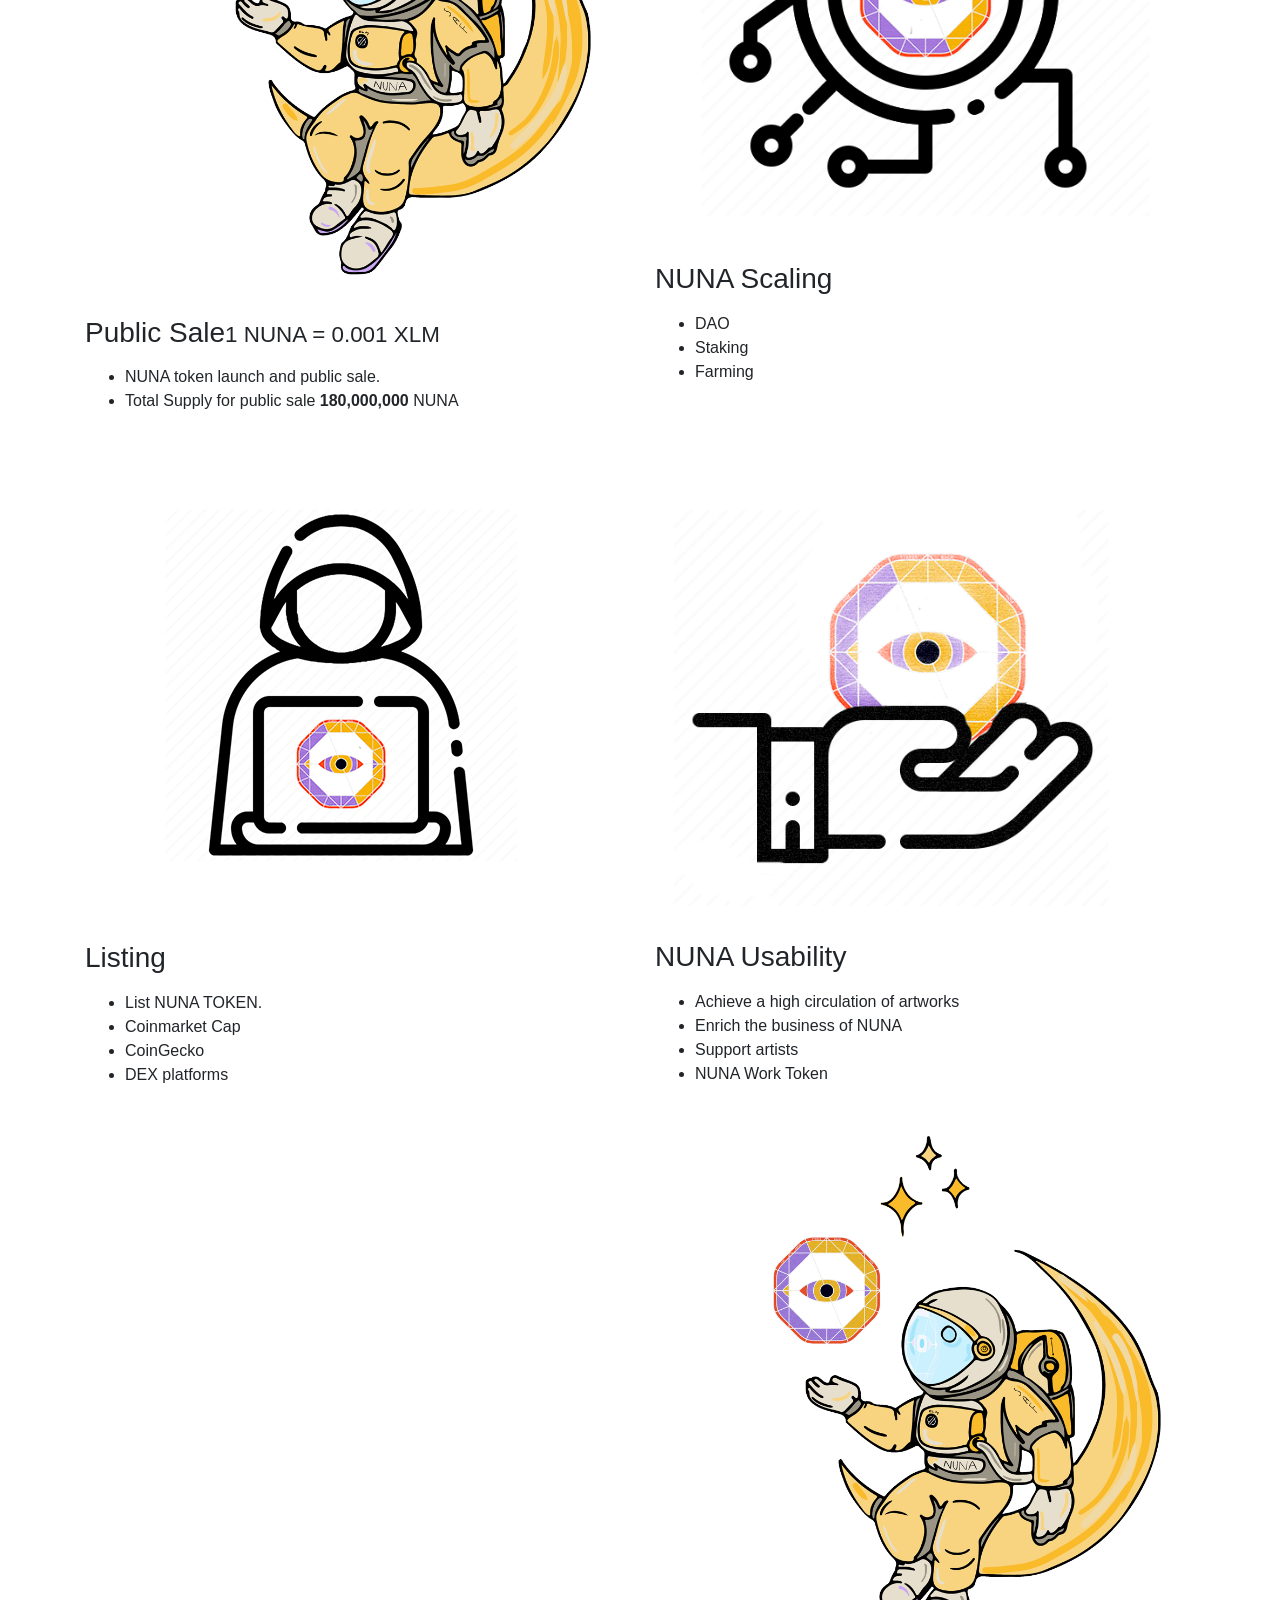
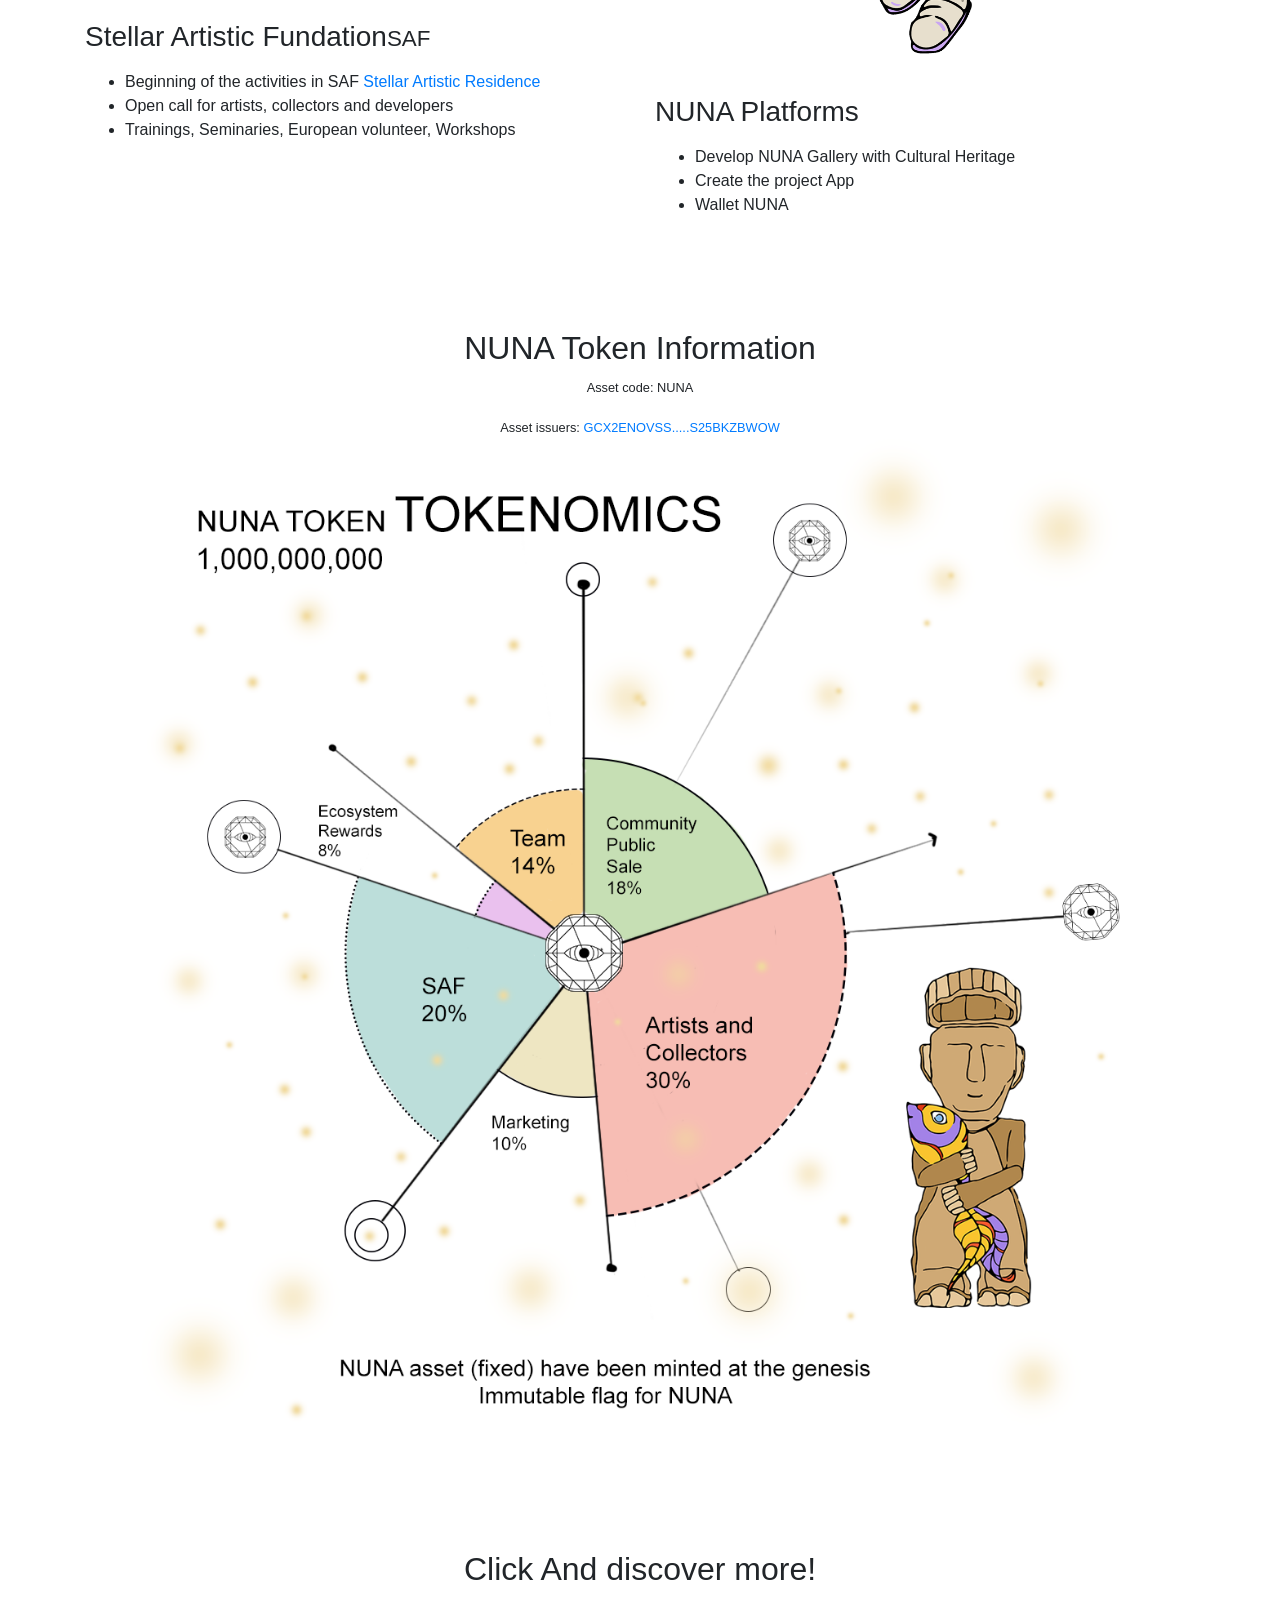
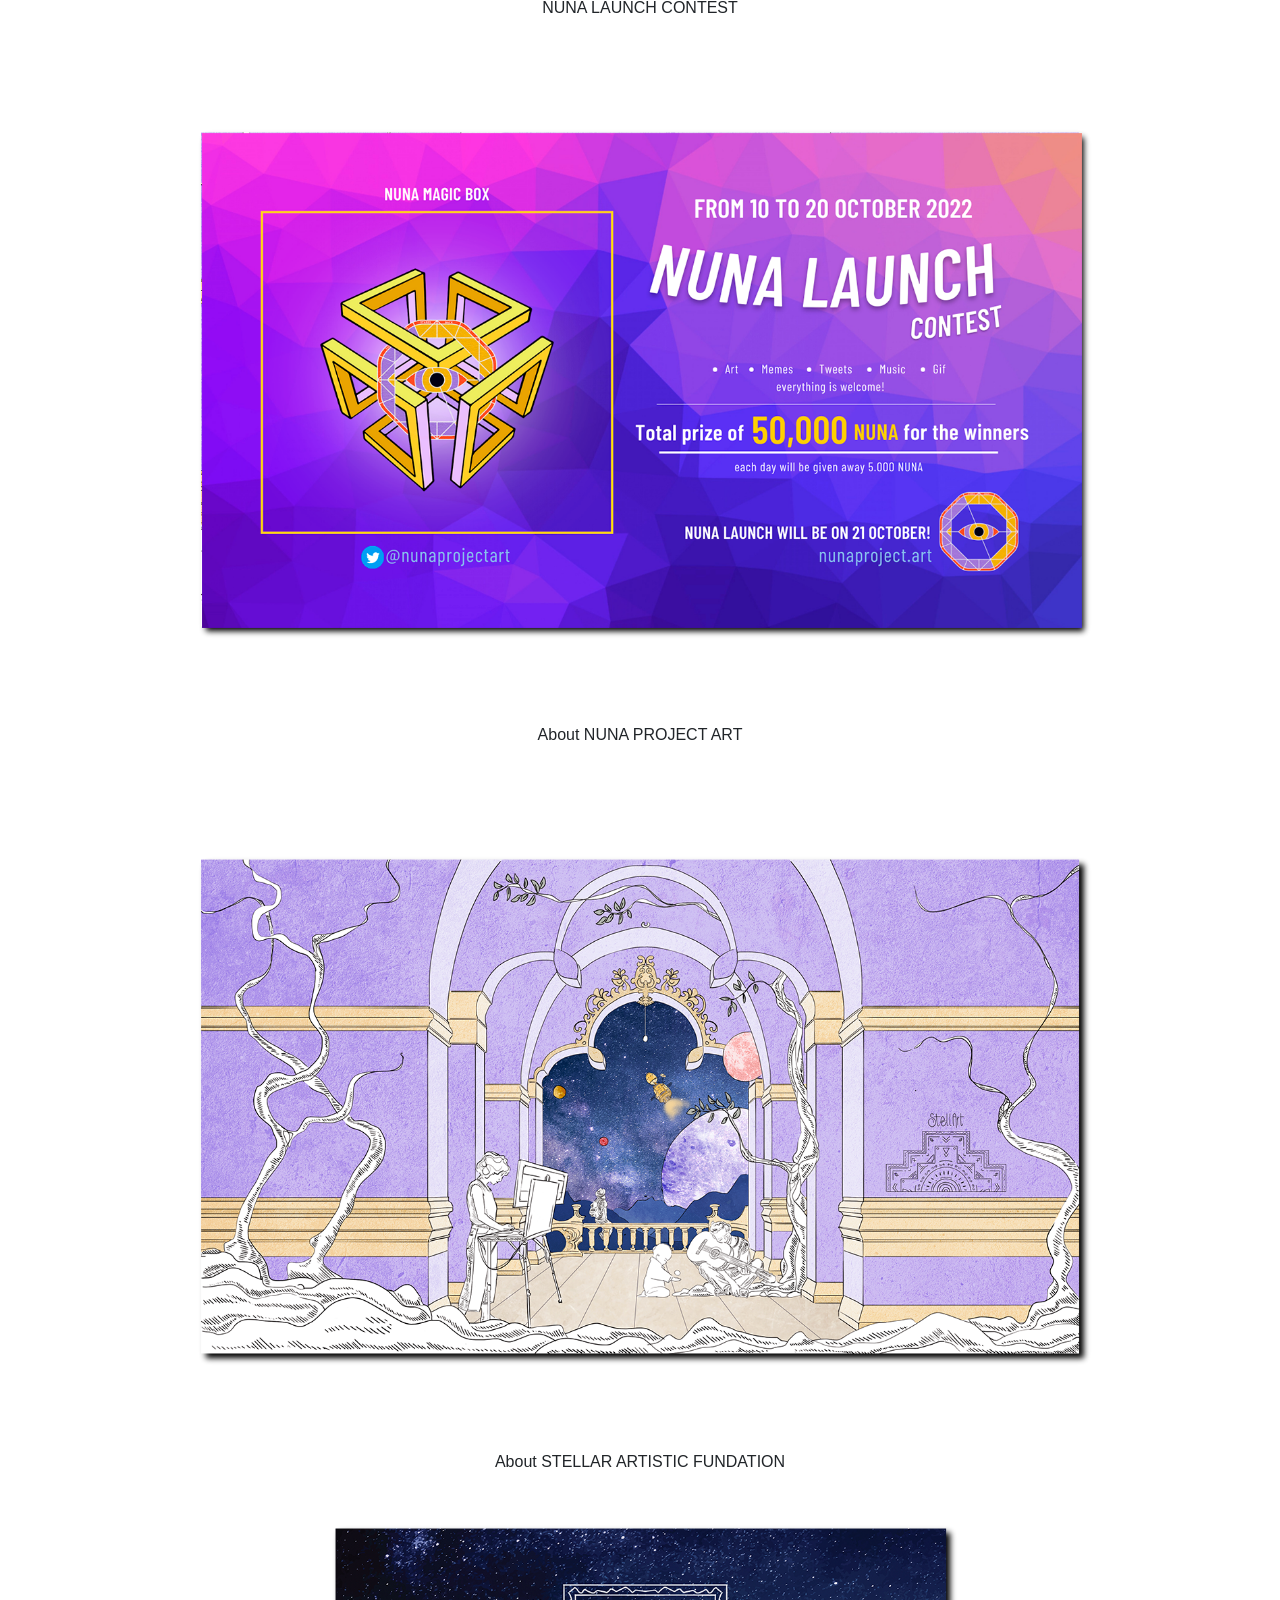
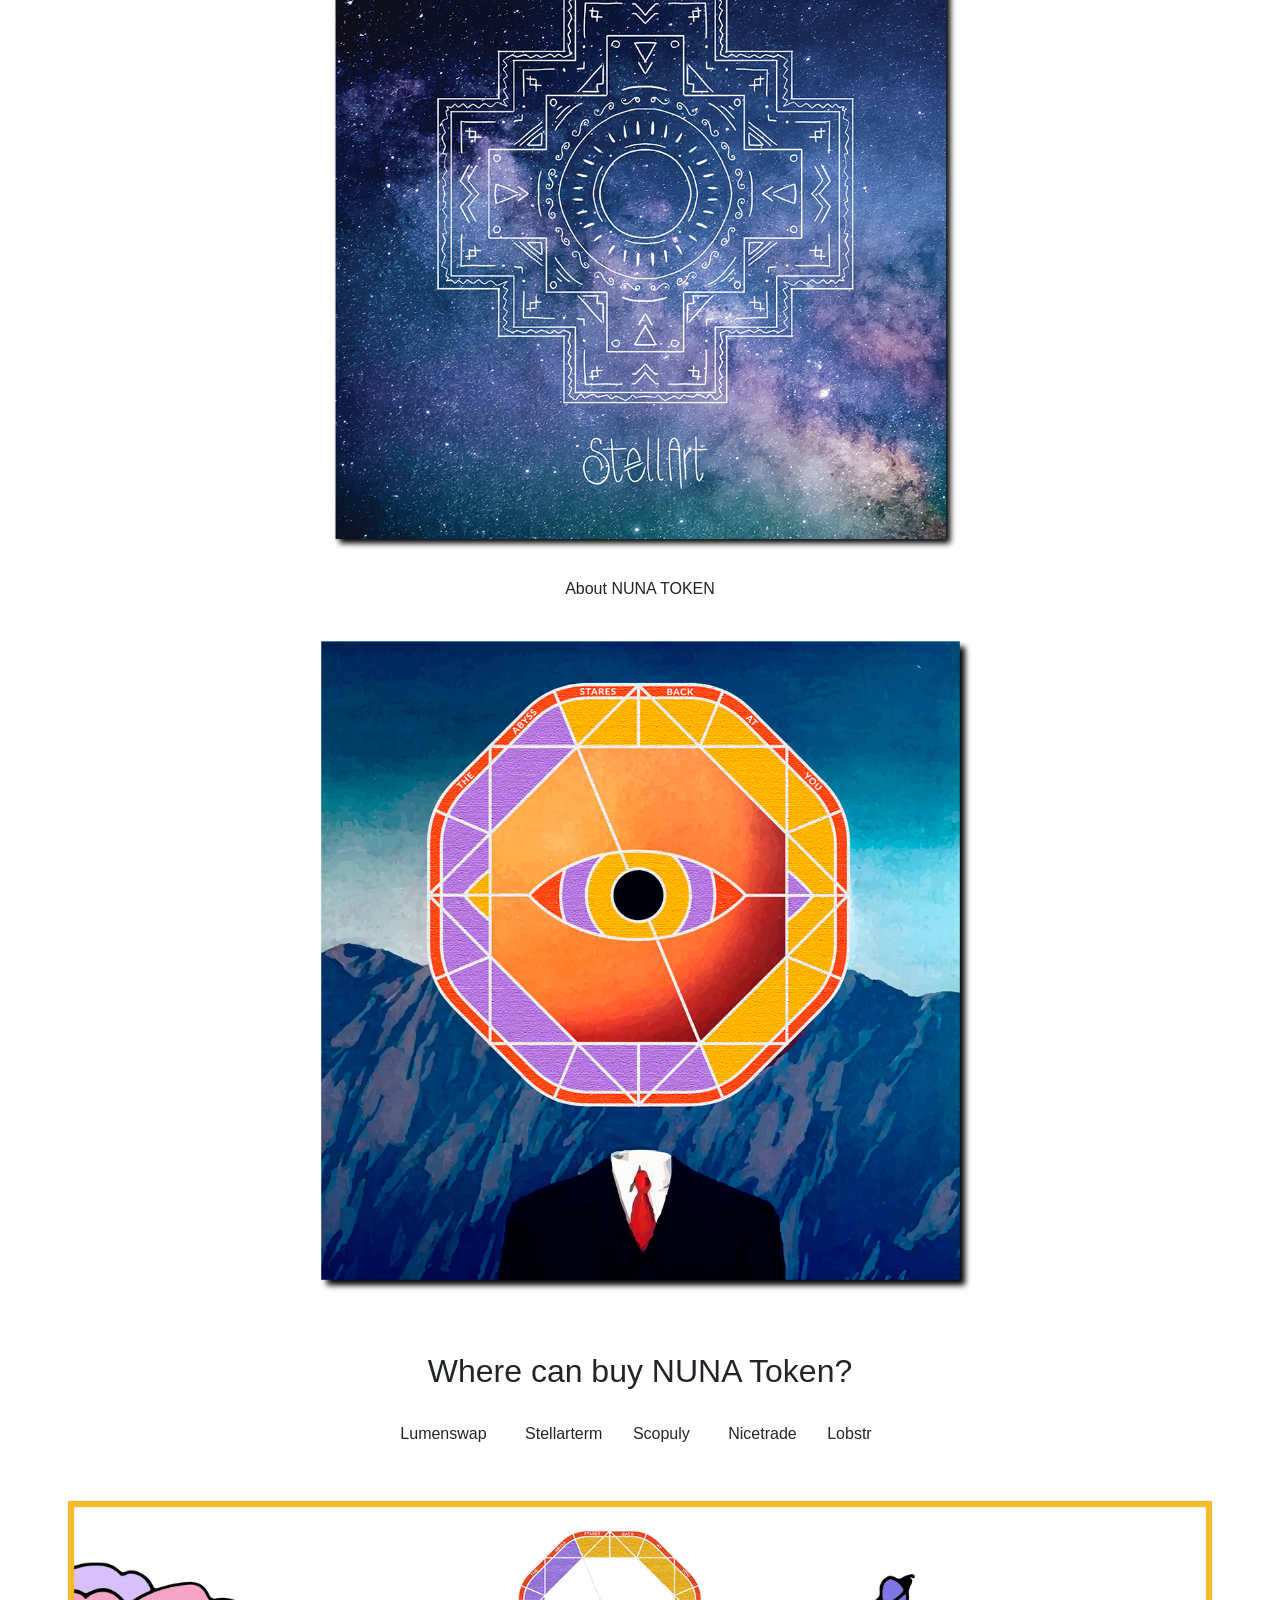
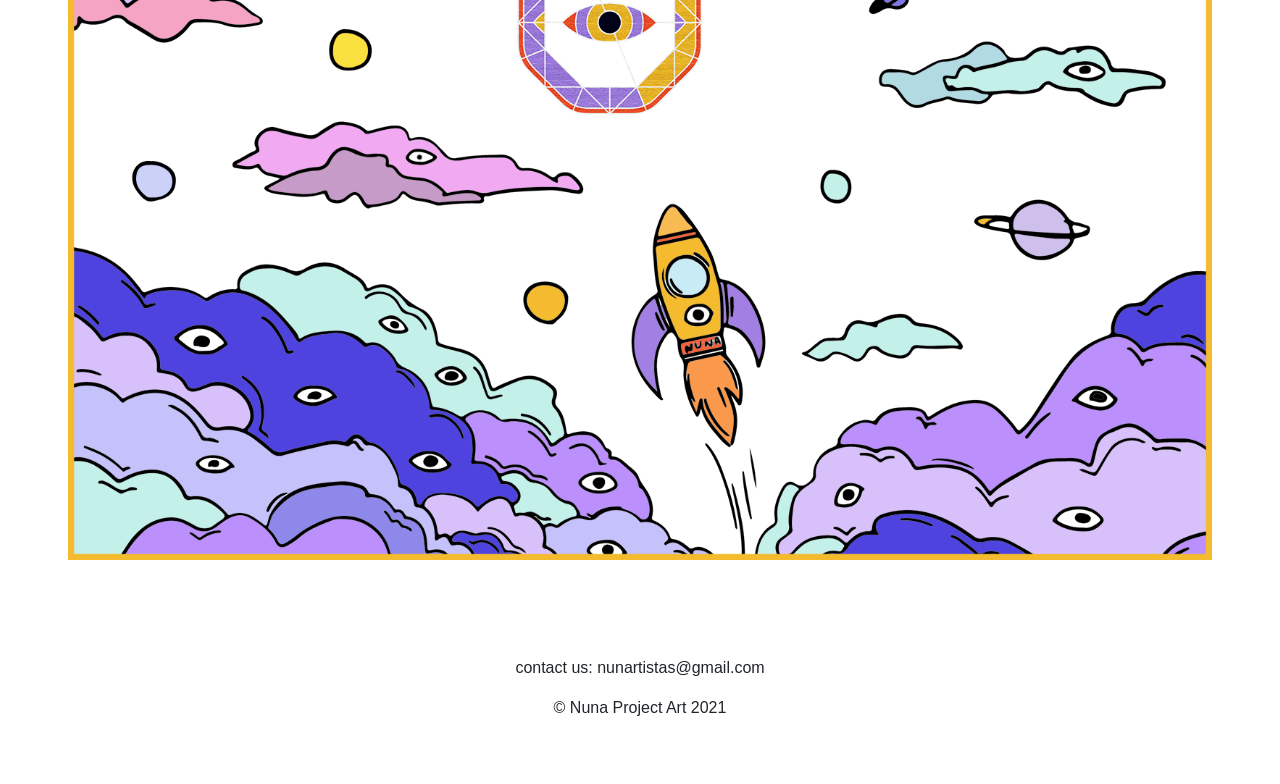
==== commit 839e4063: "Update index.html" ====
--- a/index.html
+++ b/index.html
@@ -410,7 +410,8 @@
       <div class="container">
            <div class="row">
 
-                <div class="col-lg-12 col-12">                                
+                <div class="col-lg-12 col-12">  
+                   <p class="copyright-text text-center">contact us: nunartistas@gmail.com</p>
                     <p class="copyright-text text-center">&copy; Nuna Project Art 2021</p>
                     
                 </div>
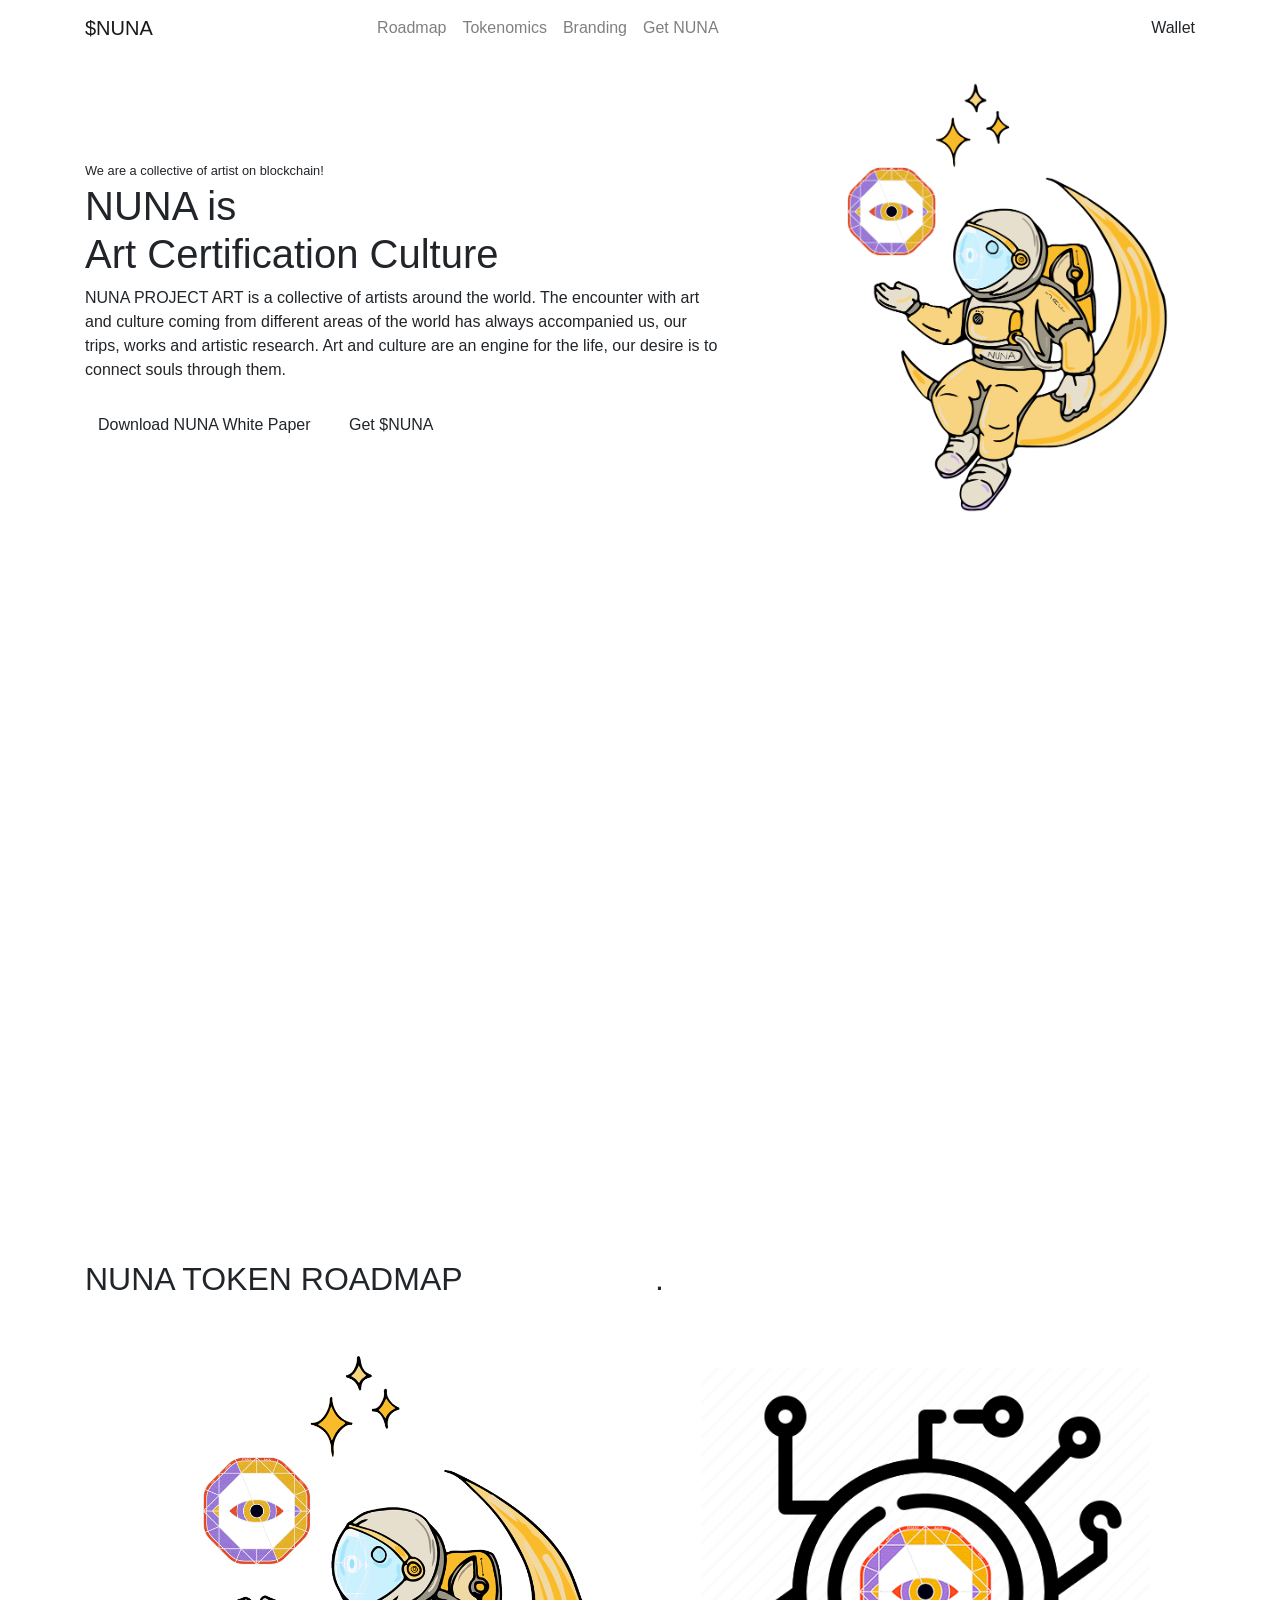
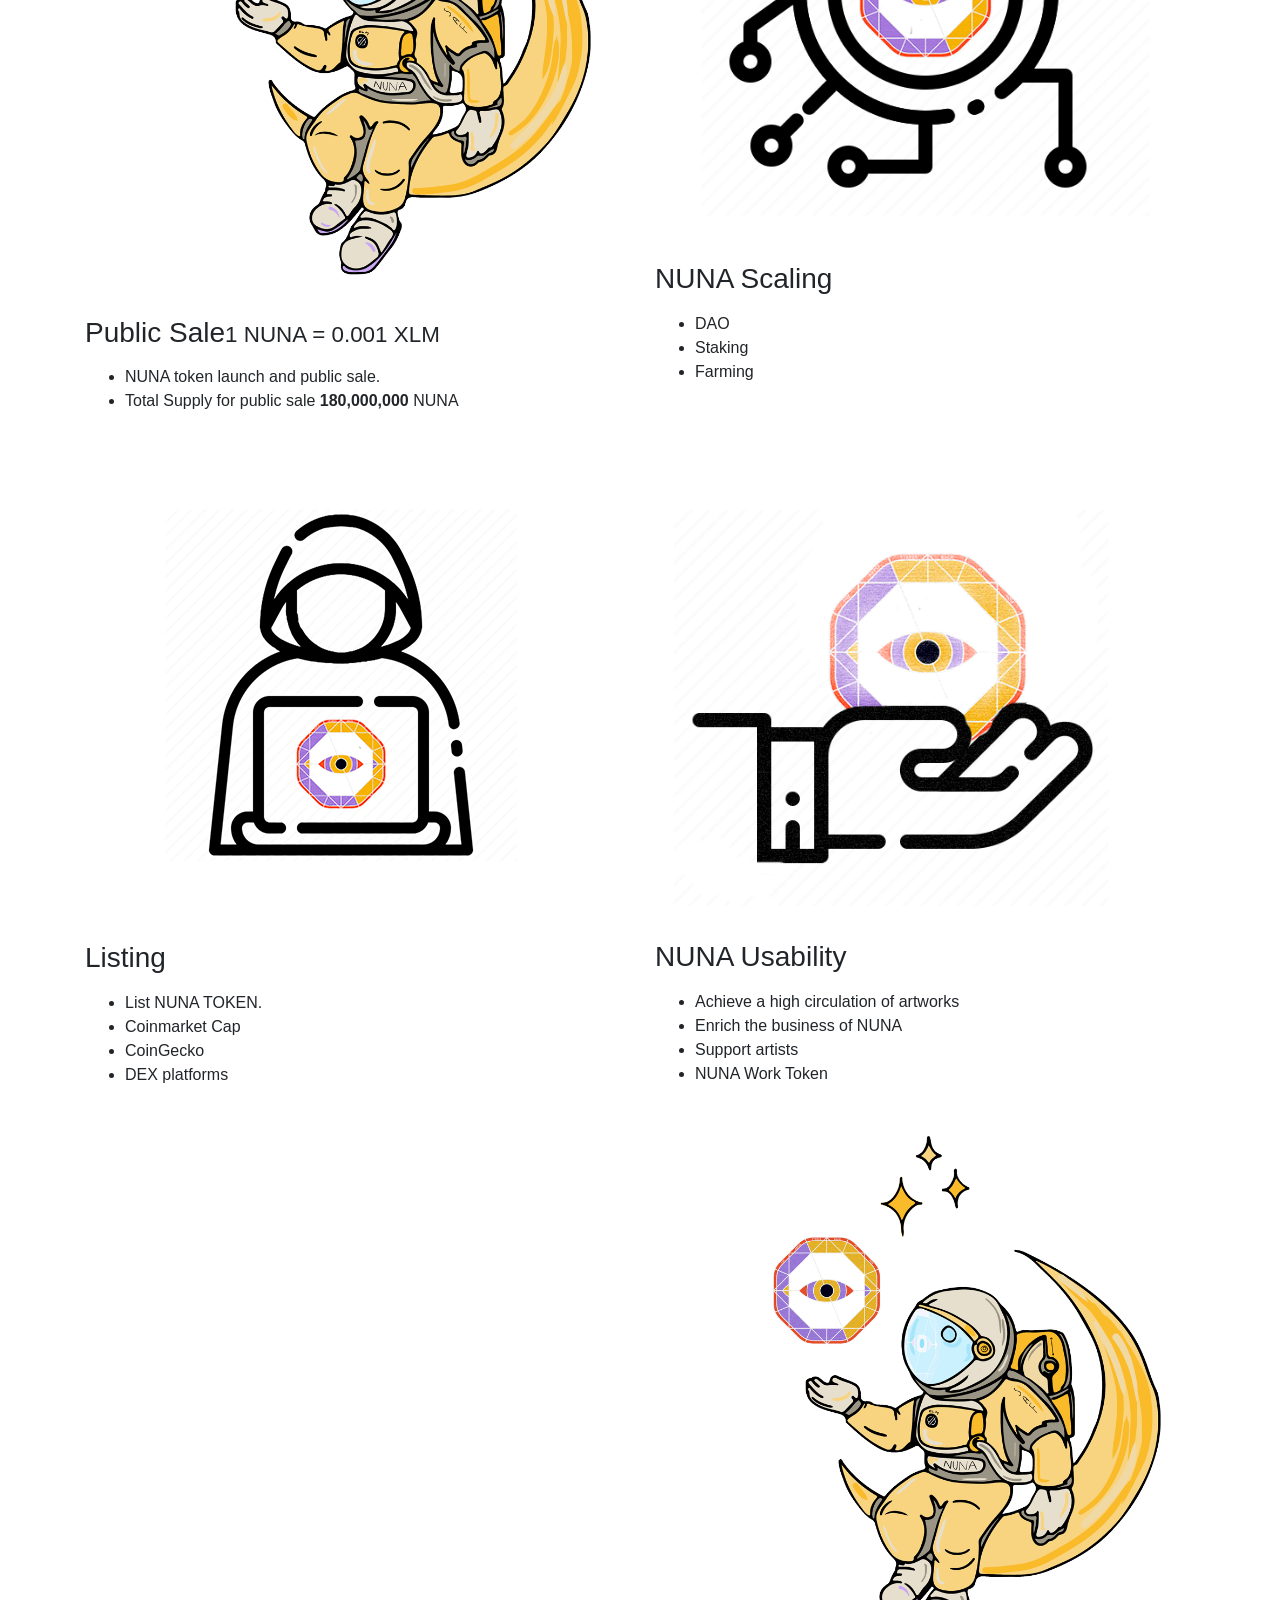
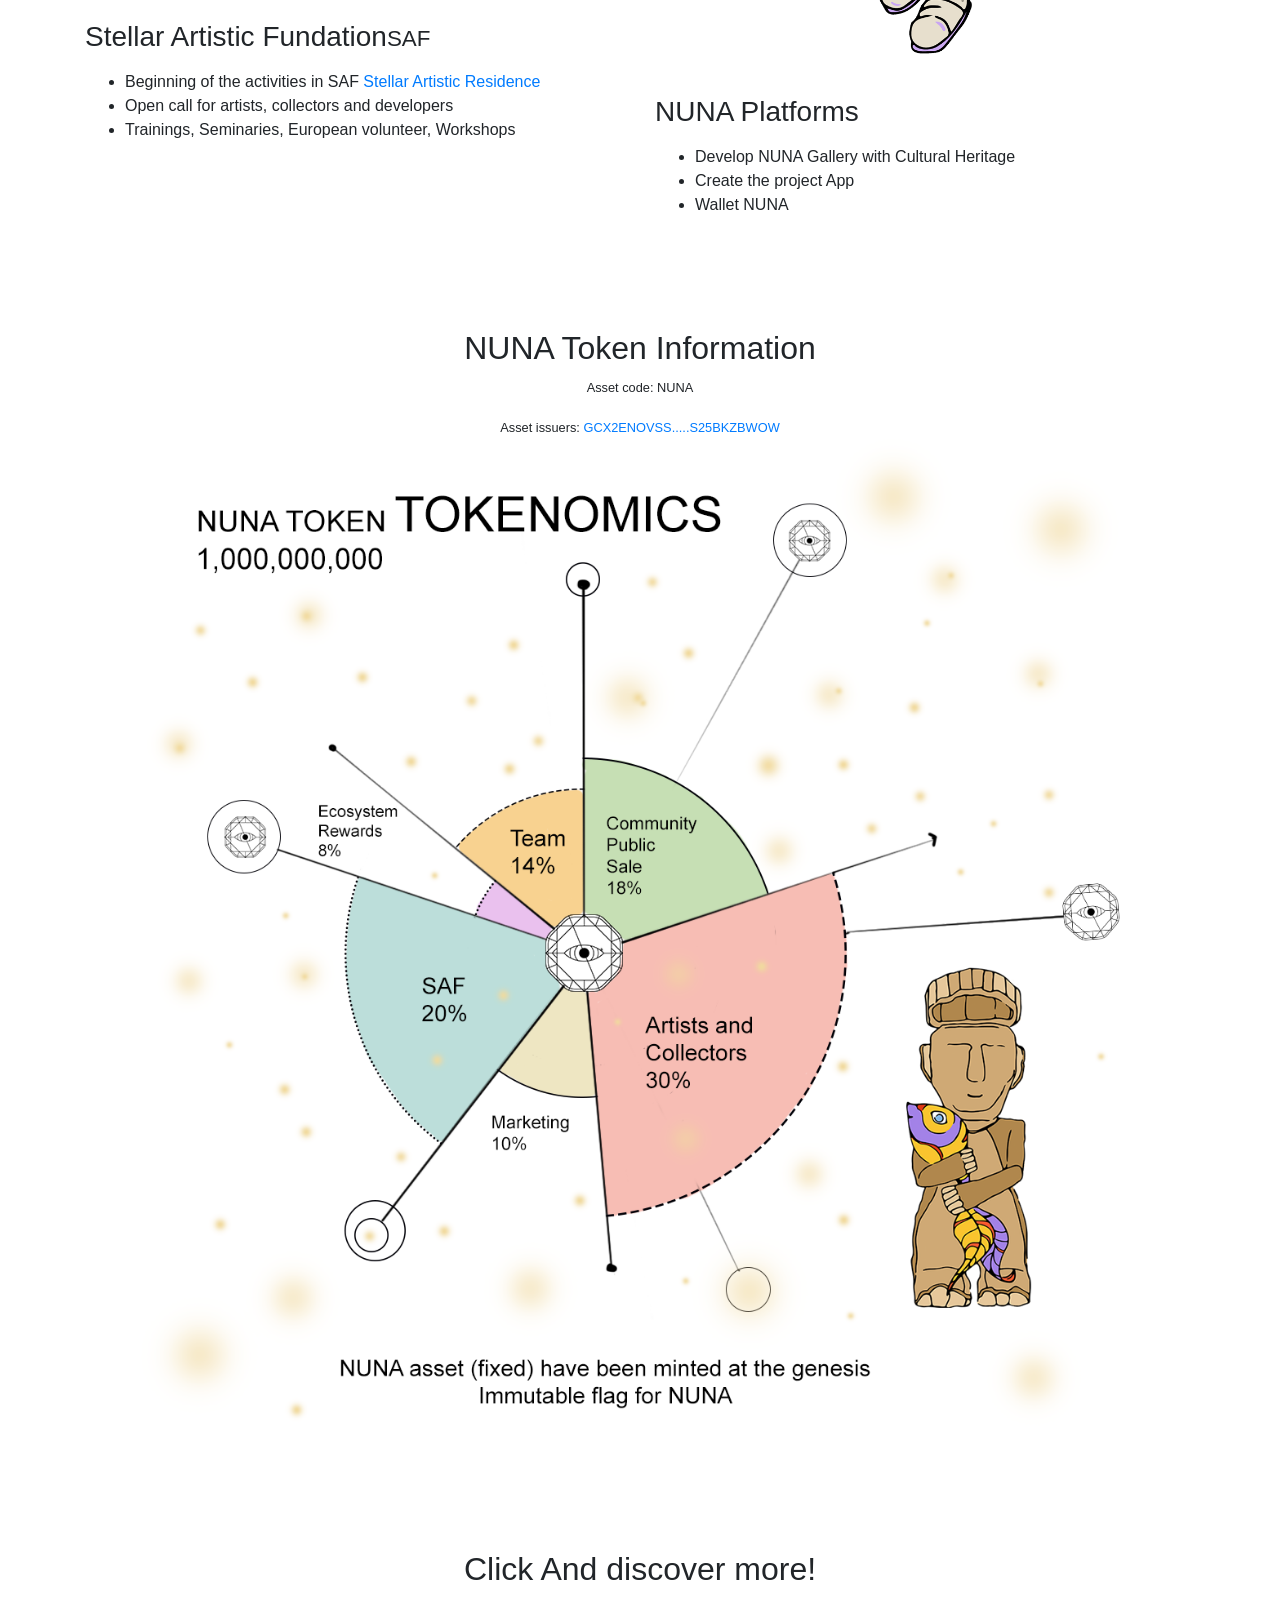
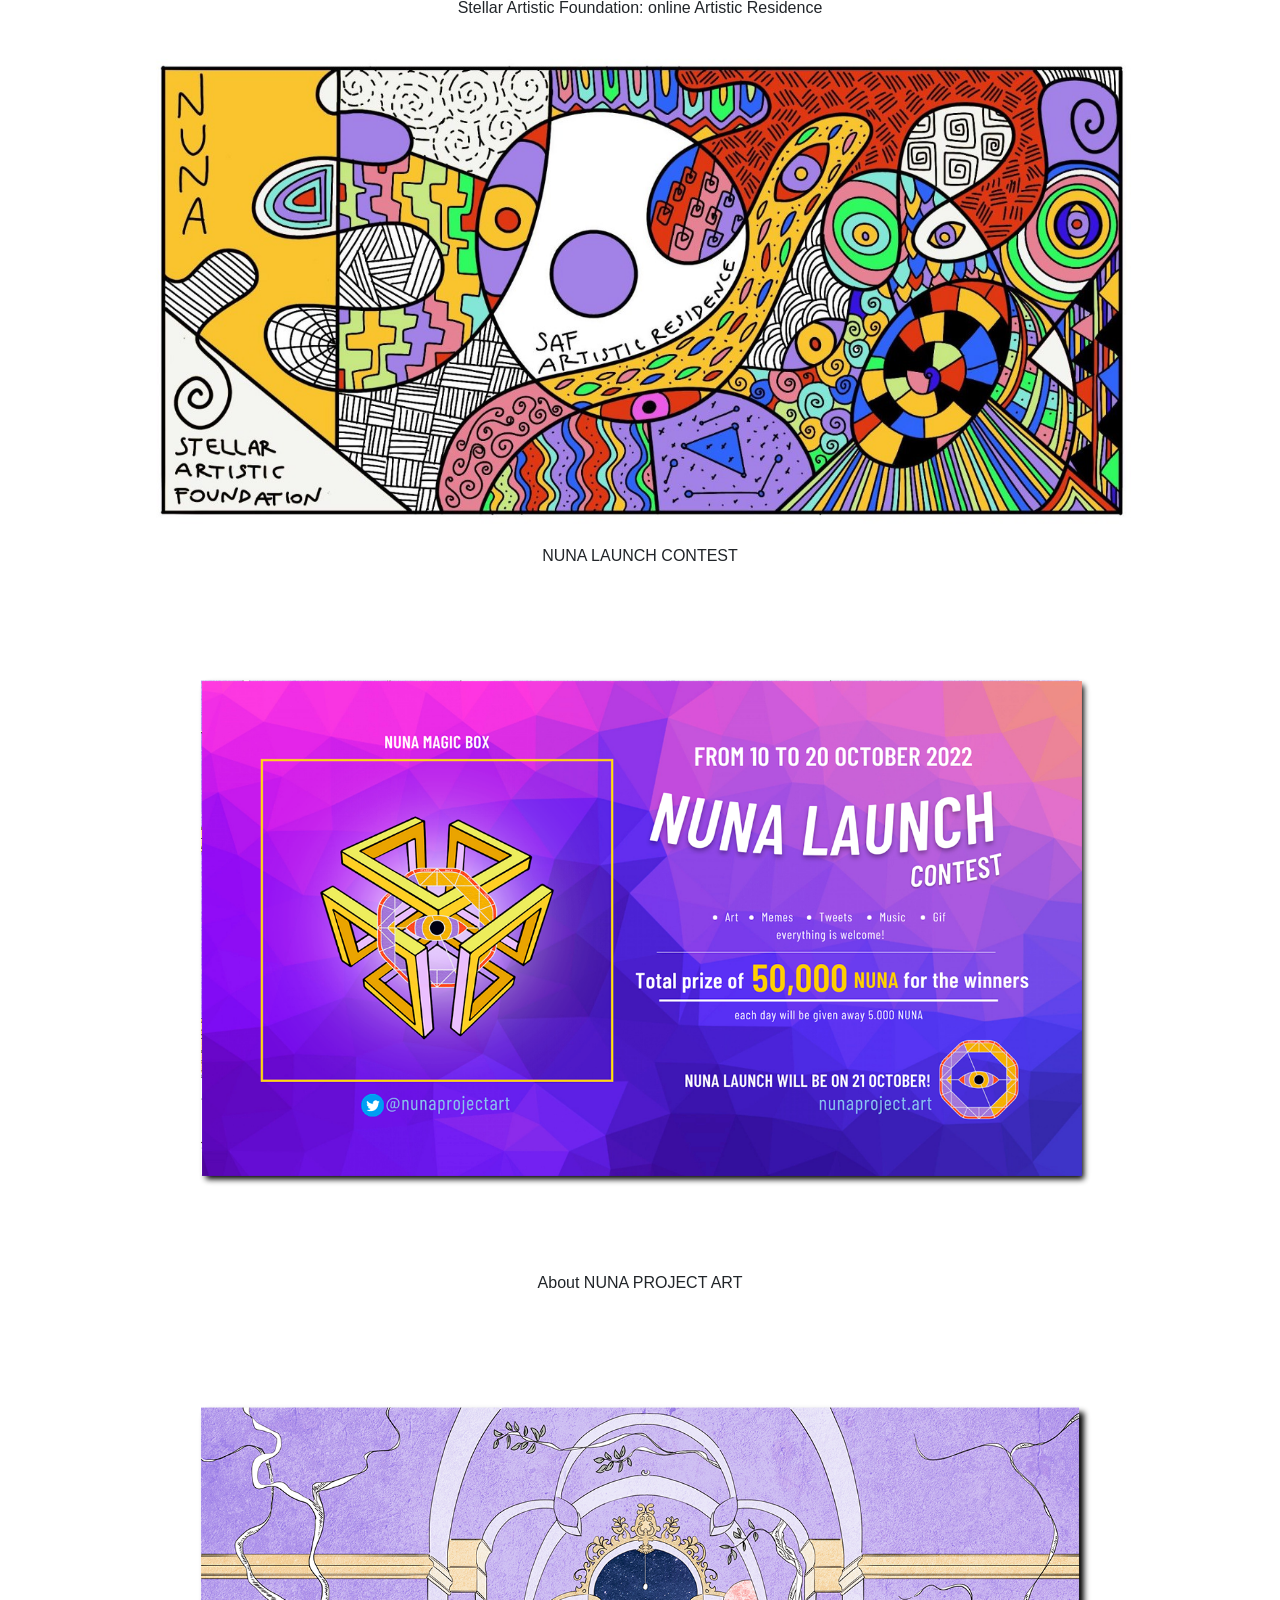
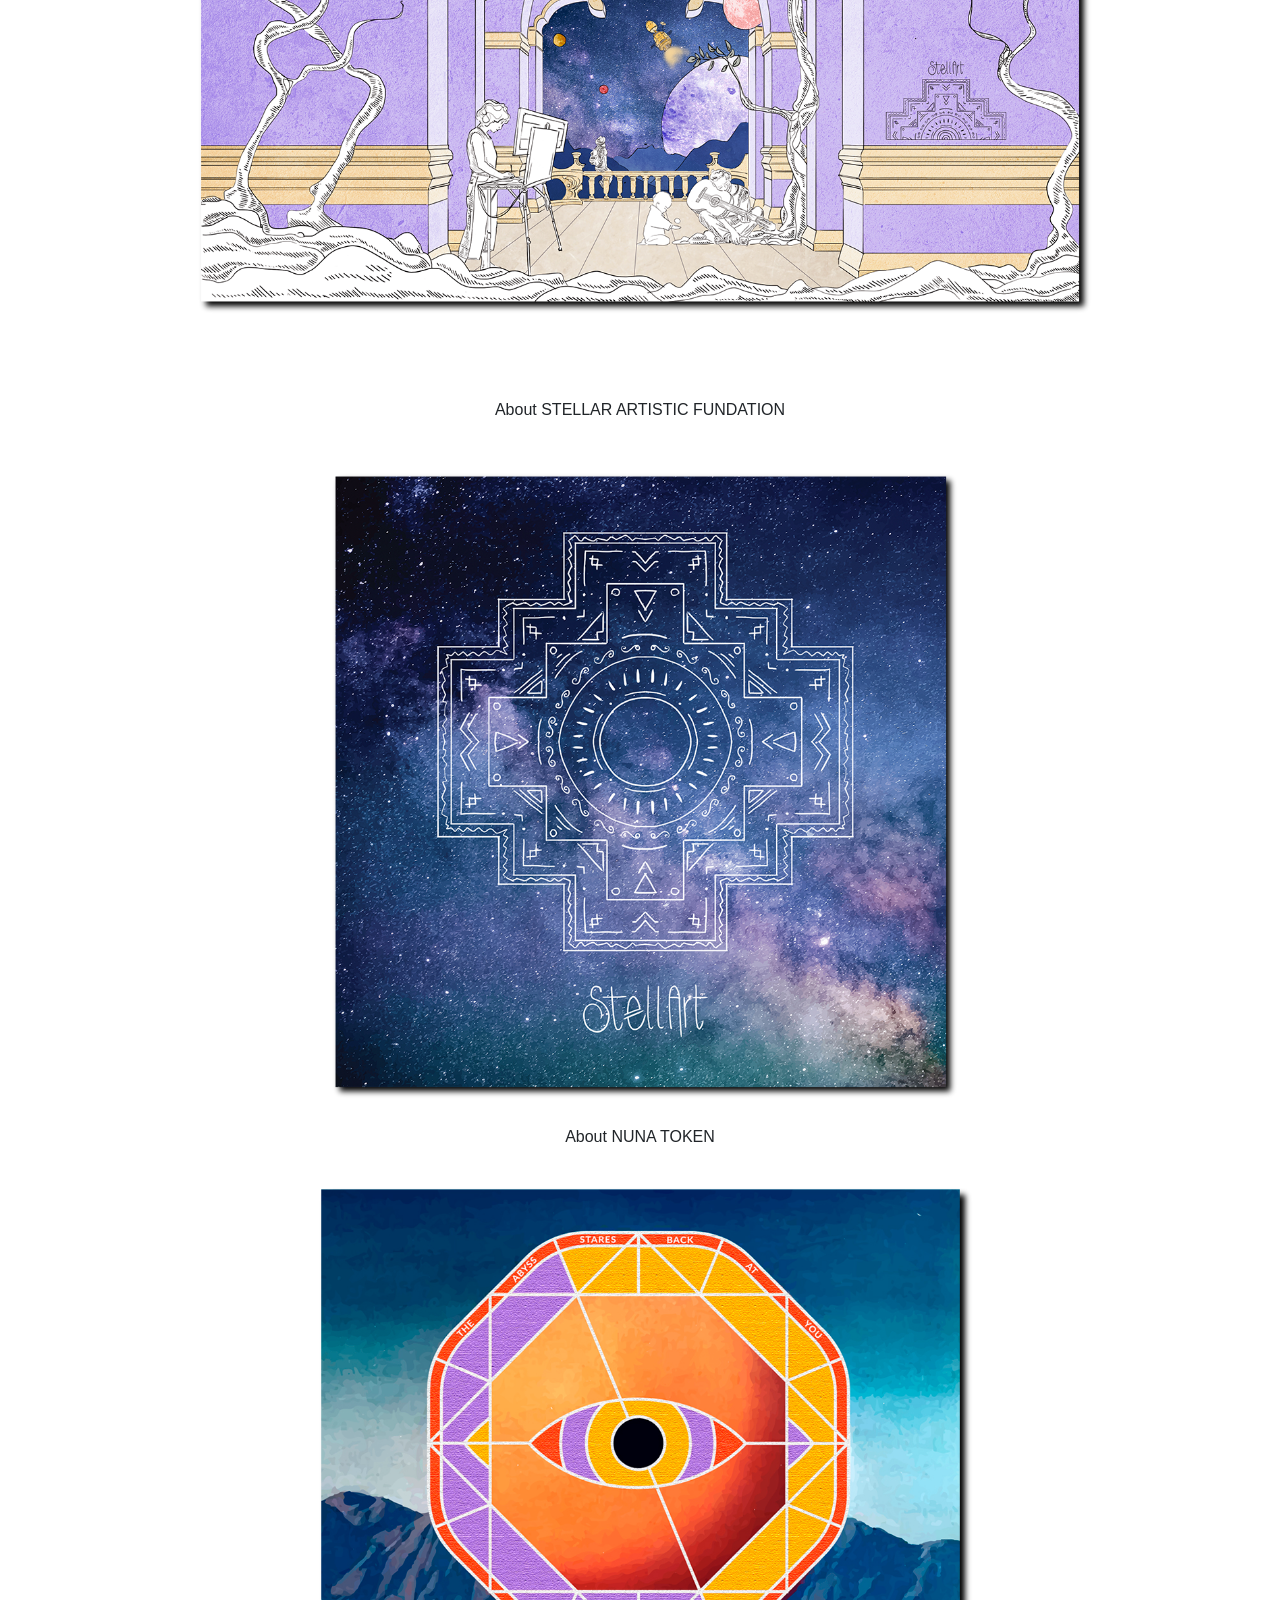
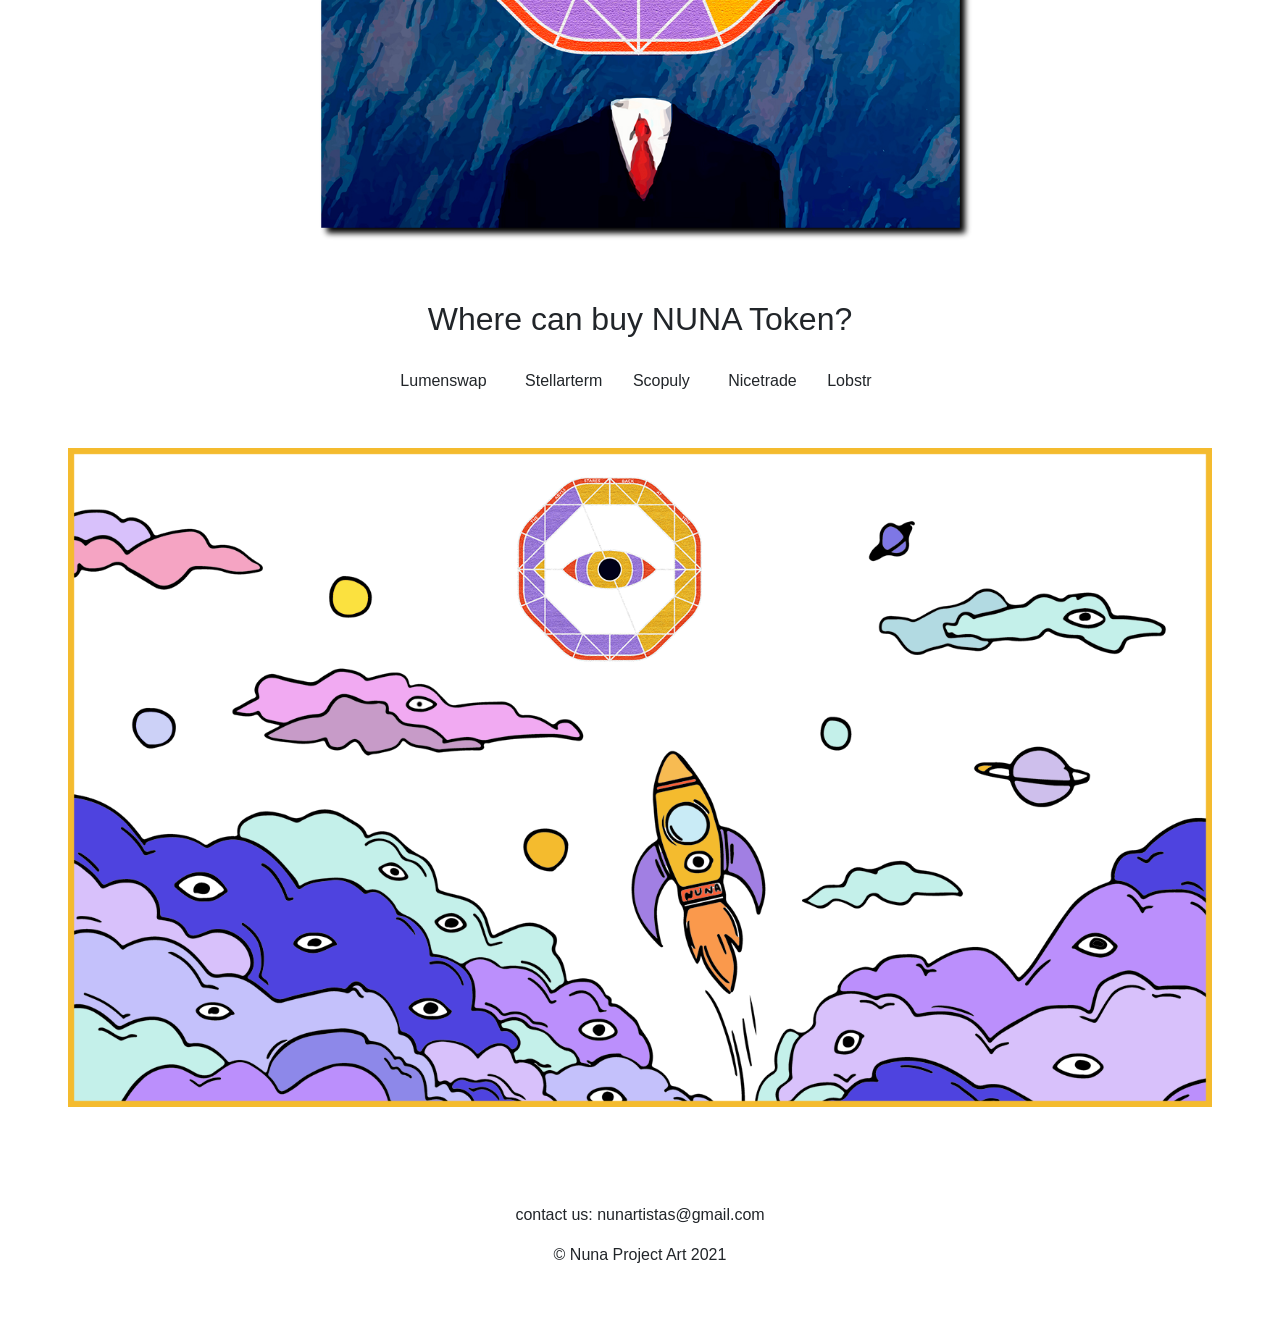
==== commit a9329427: "Update index.html" ====
--- a/index.html
+++ b/index.html
@@ -299,6 +299,16 @@
                 </div>
    
                 <div class="owl-carousel owl-theme">
+                  
+                   <div class="item">
+                    <div class="project-info">
+                      <p>Stellar Artistic Foundation: online Artistic Residence</p>
+                      <a href="https://nunaprojectart.medium.com/stellar-artistic-foundation-online-artistic-residence-9f059aac9a17" target="_blank">
+                        <img src="images\project\residencia.jpeg" class="img-fluid" alt="project image">
+                      </a>
+                    
+                    </div>
+                  </div>
 
                   <div class="item">
                     <div class="project-info">
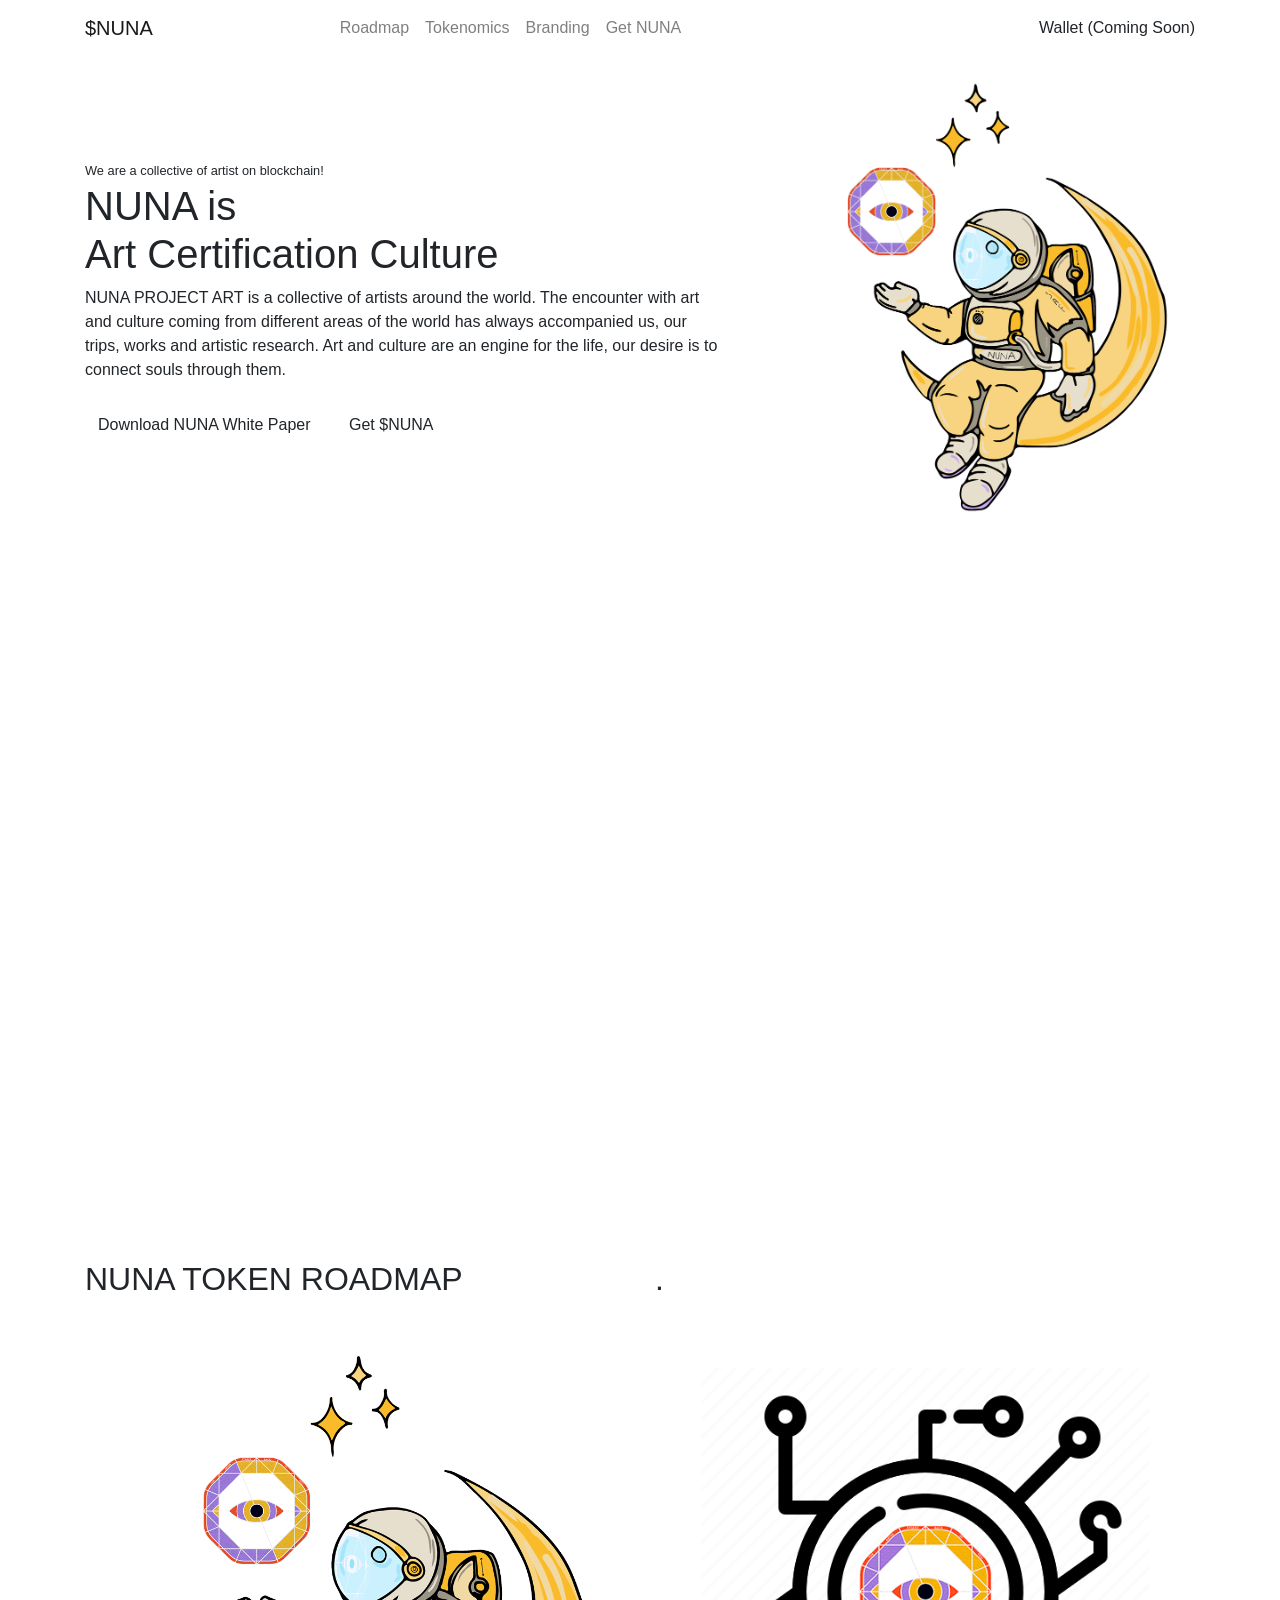
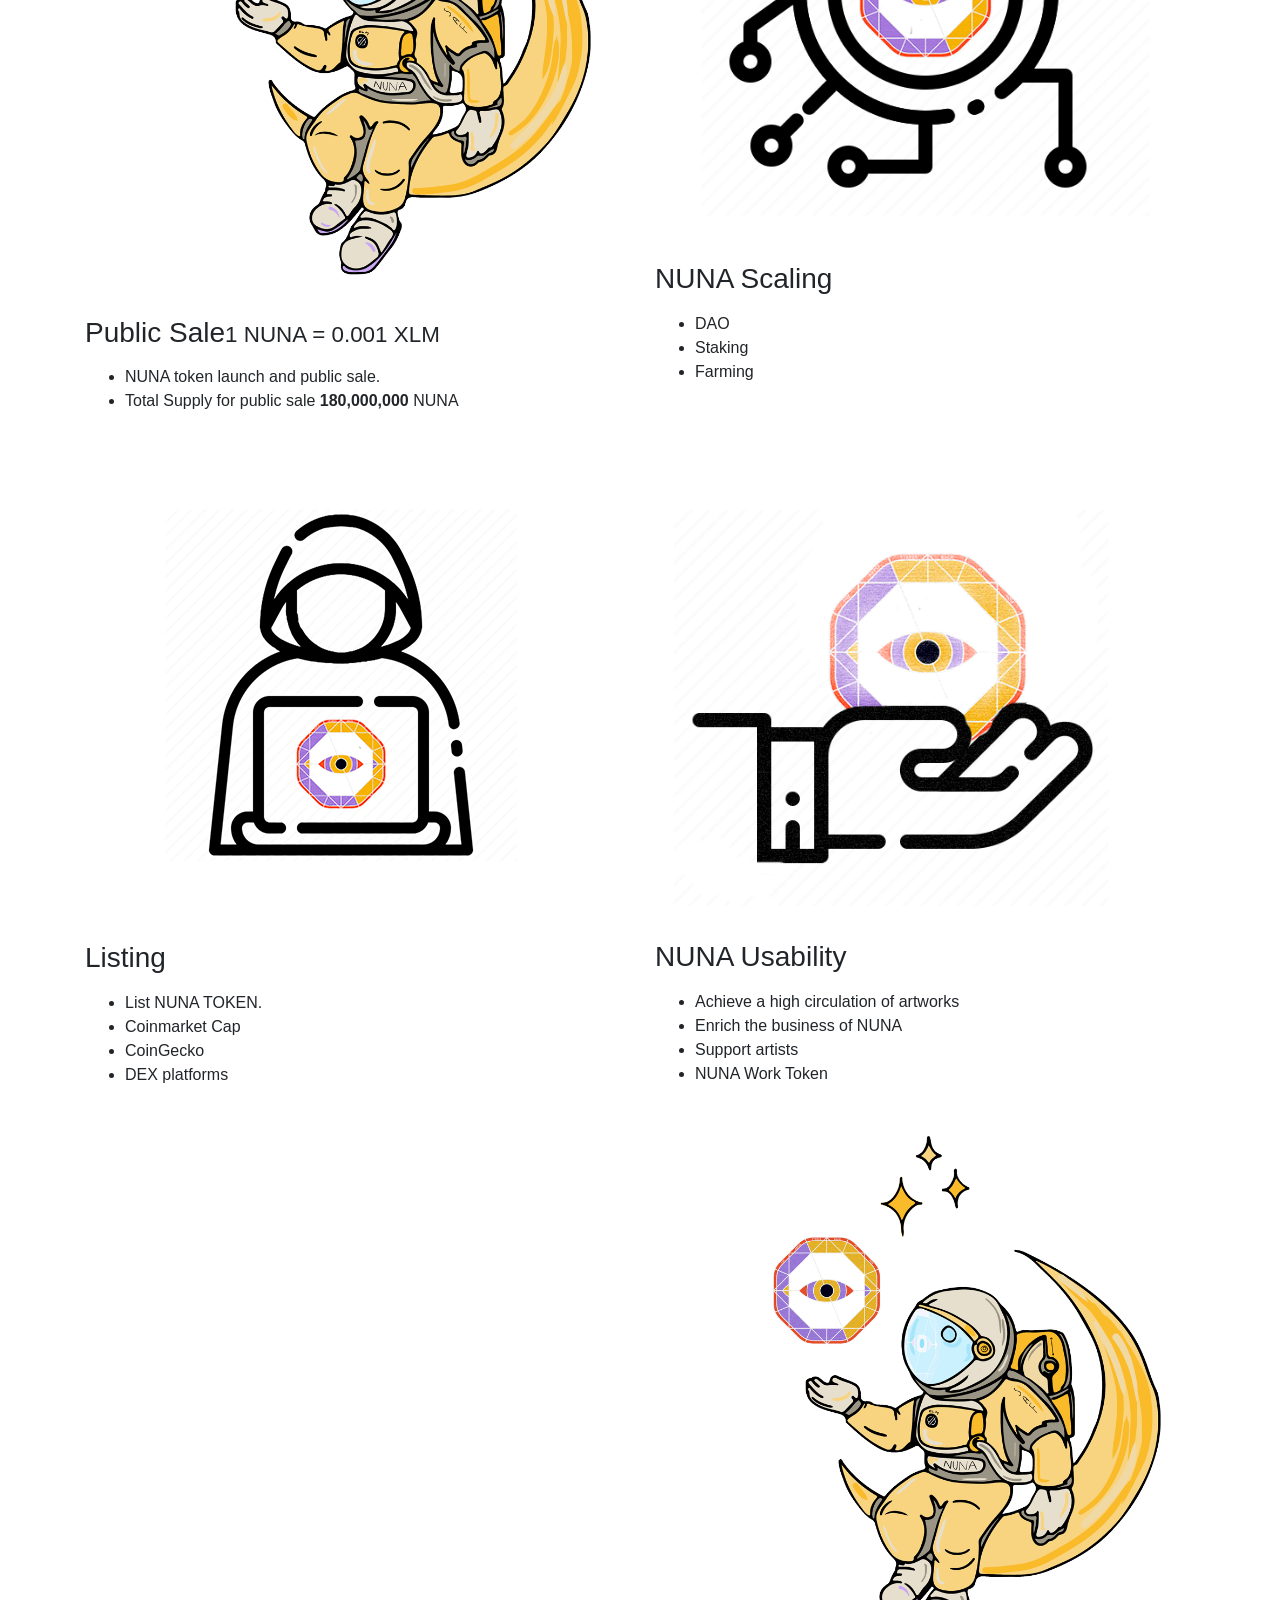
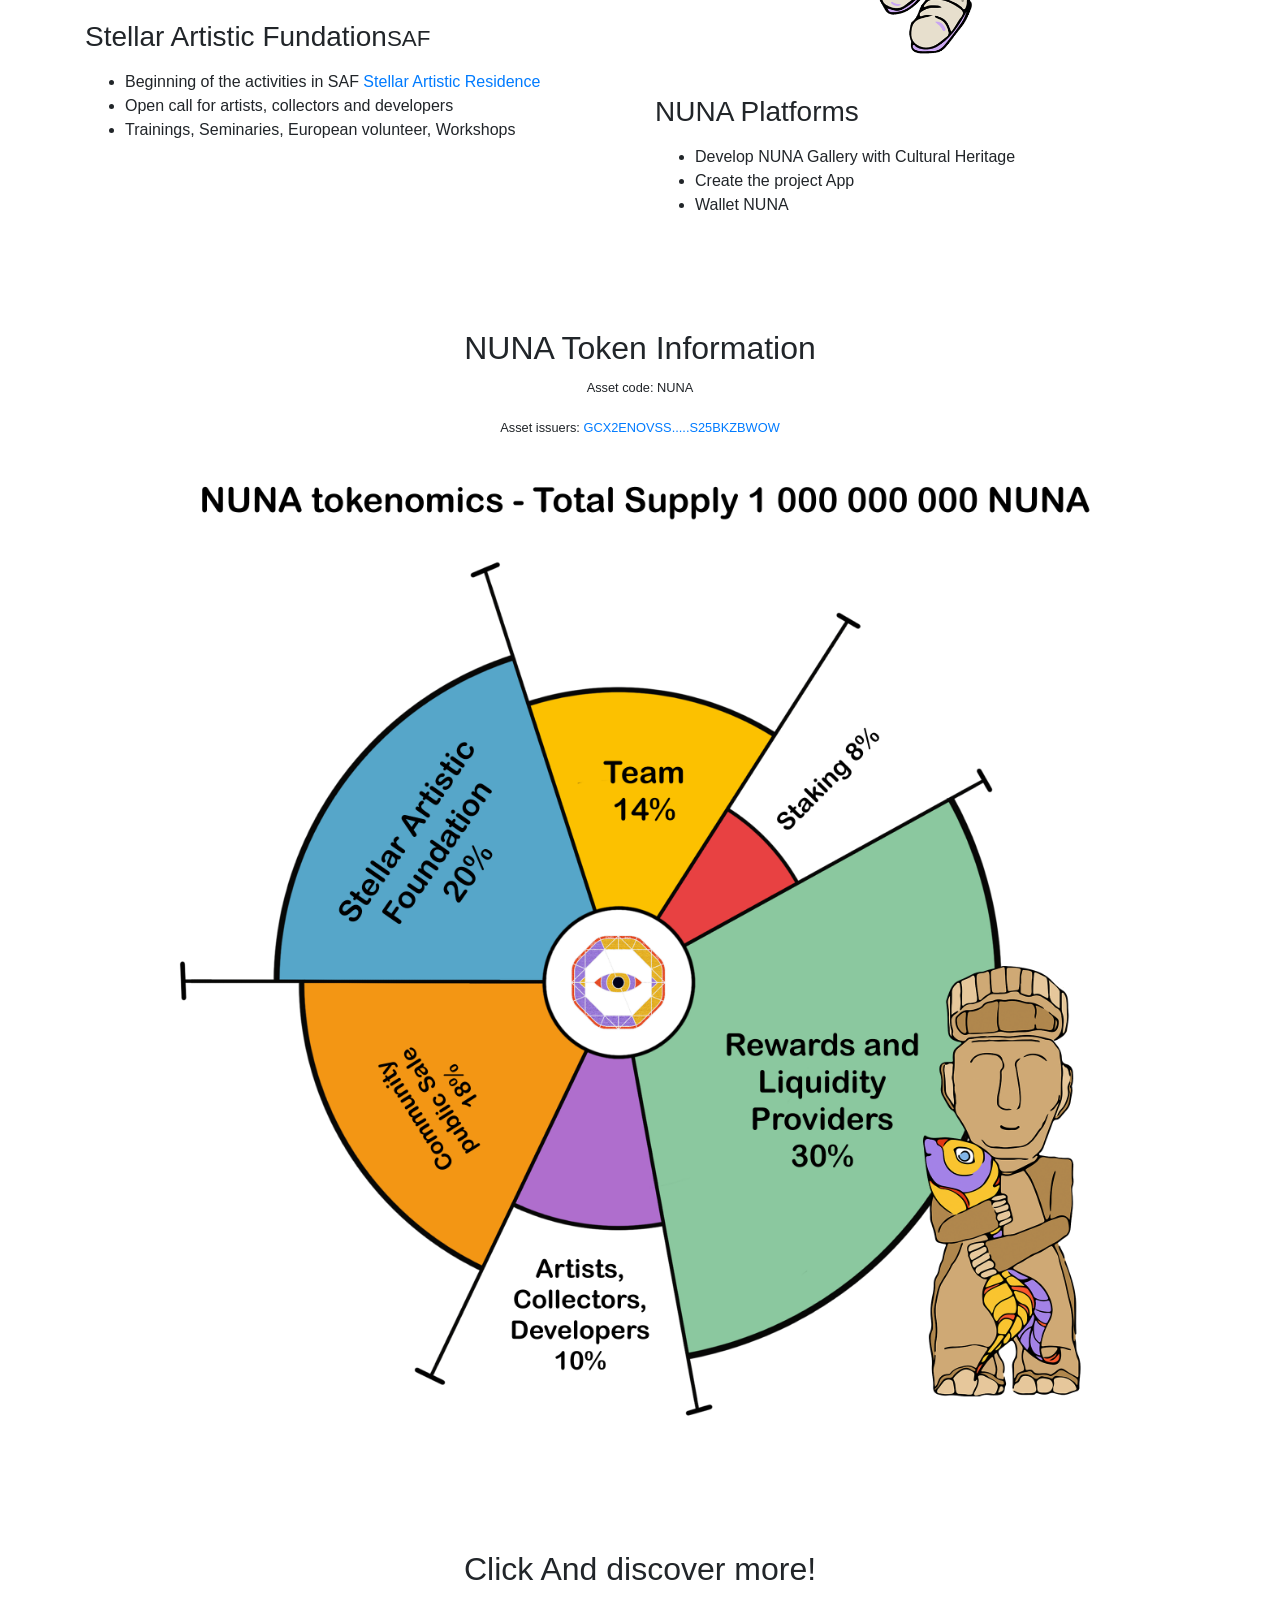
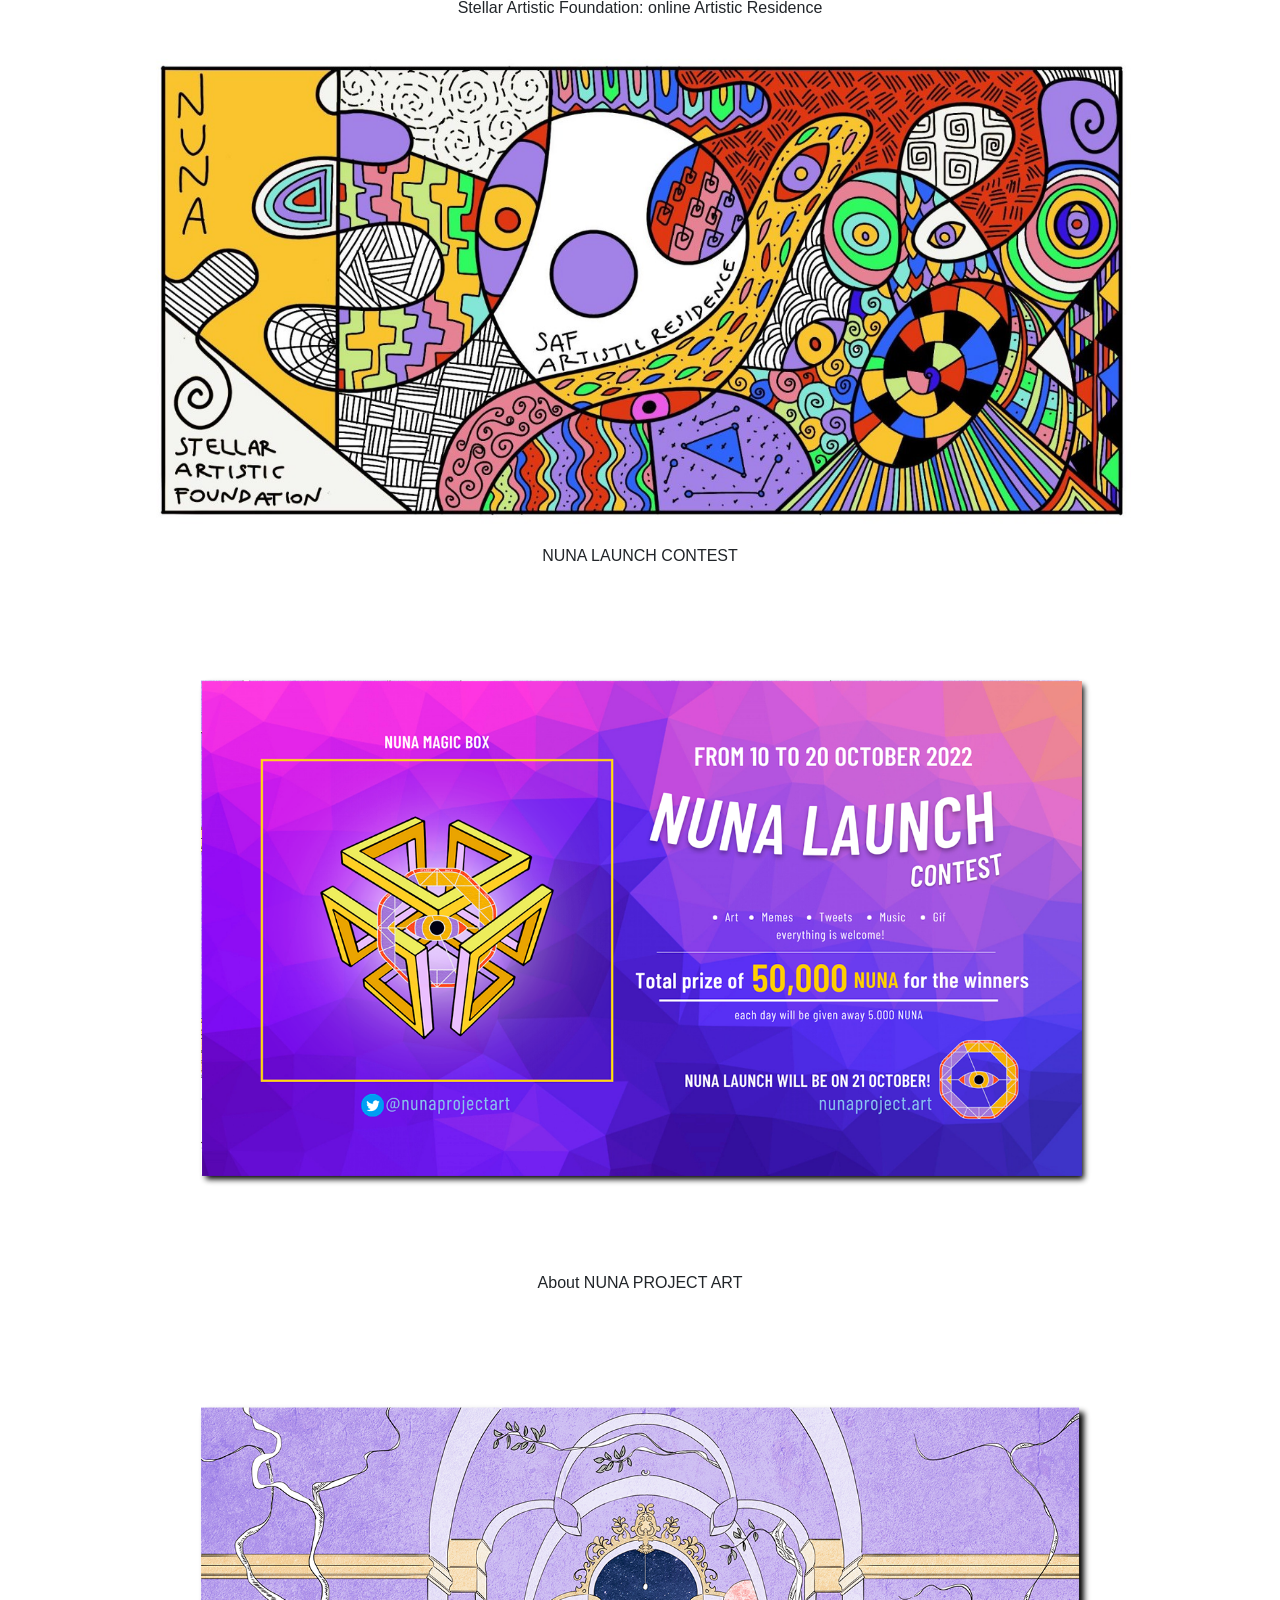
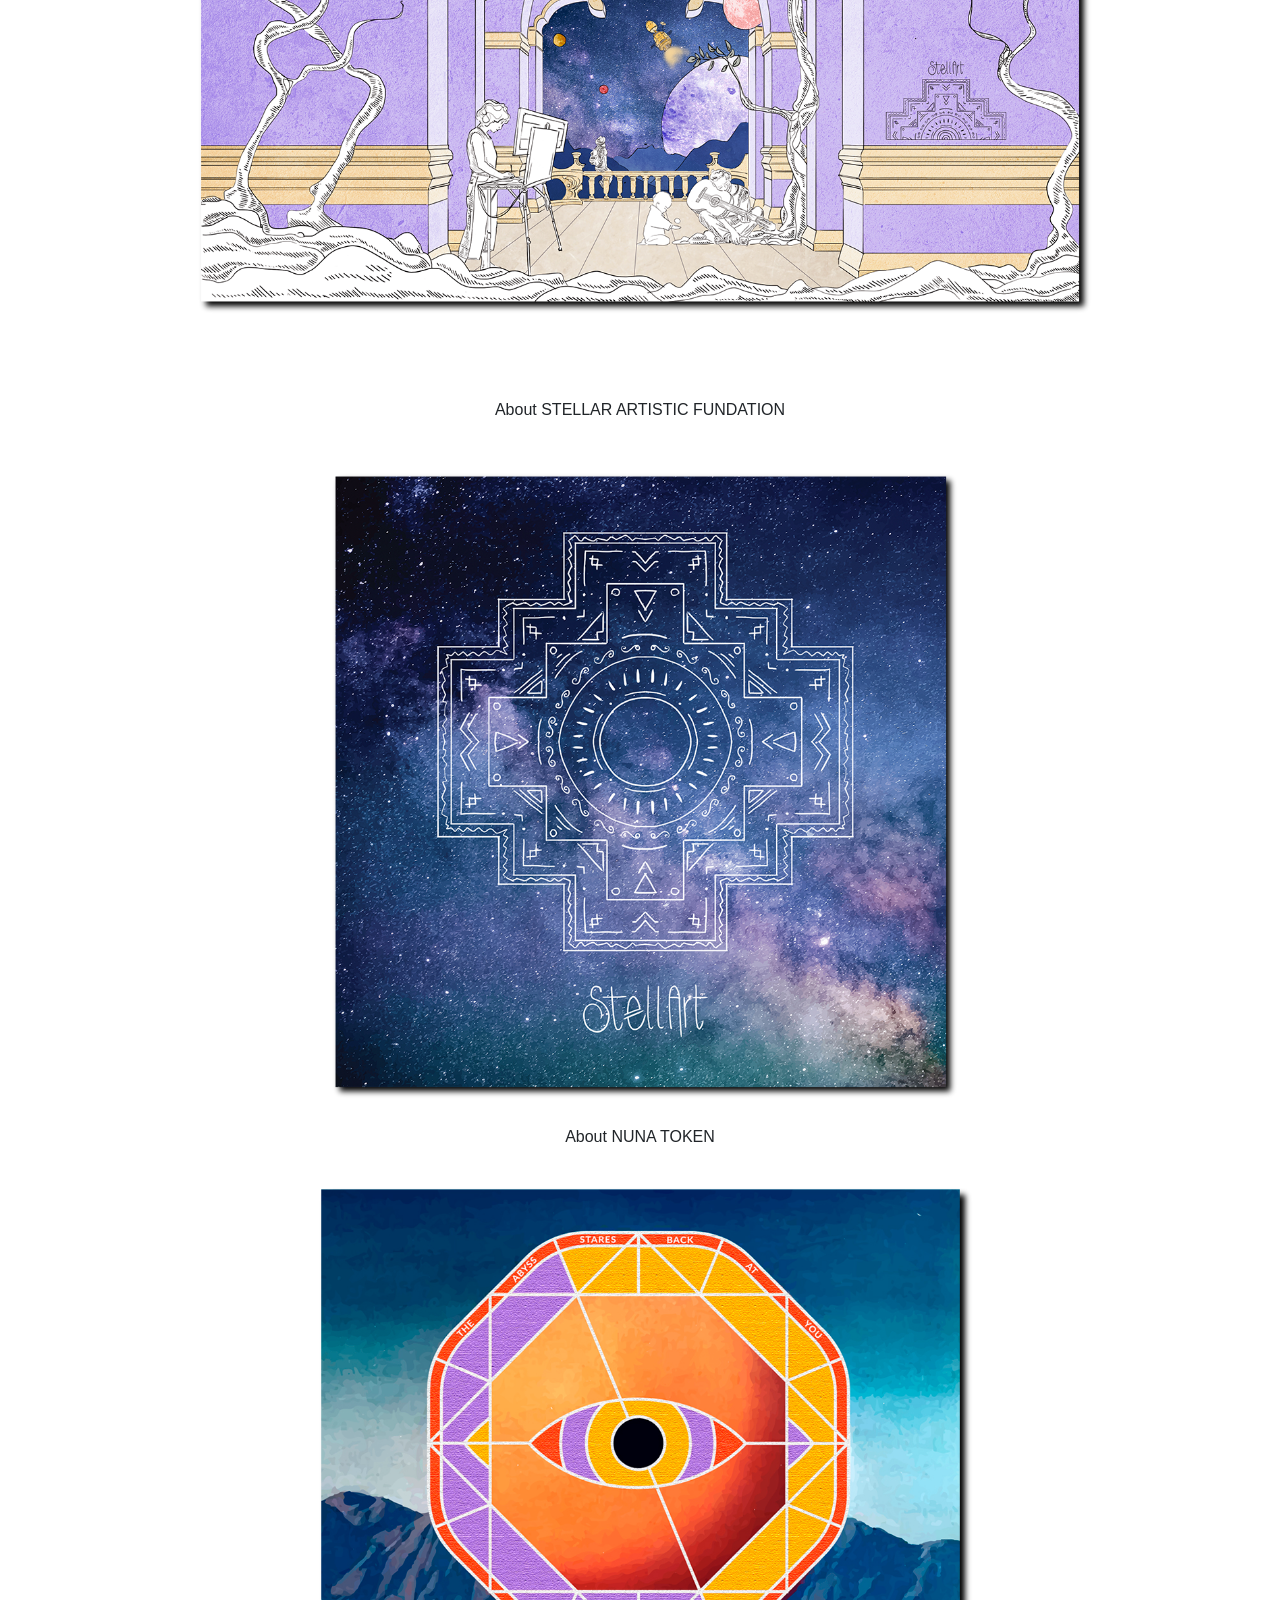
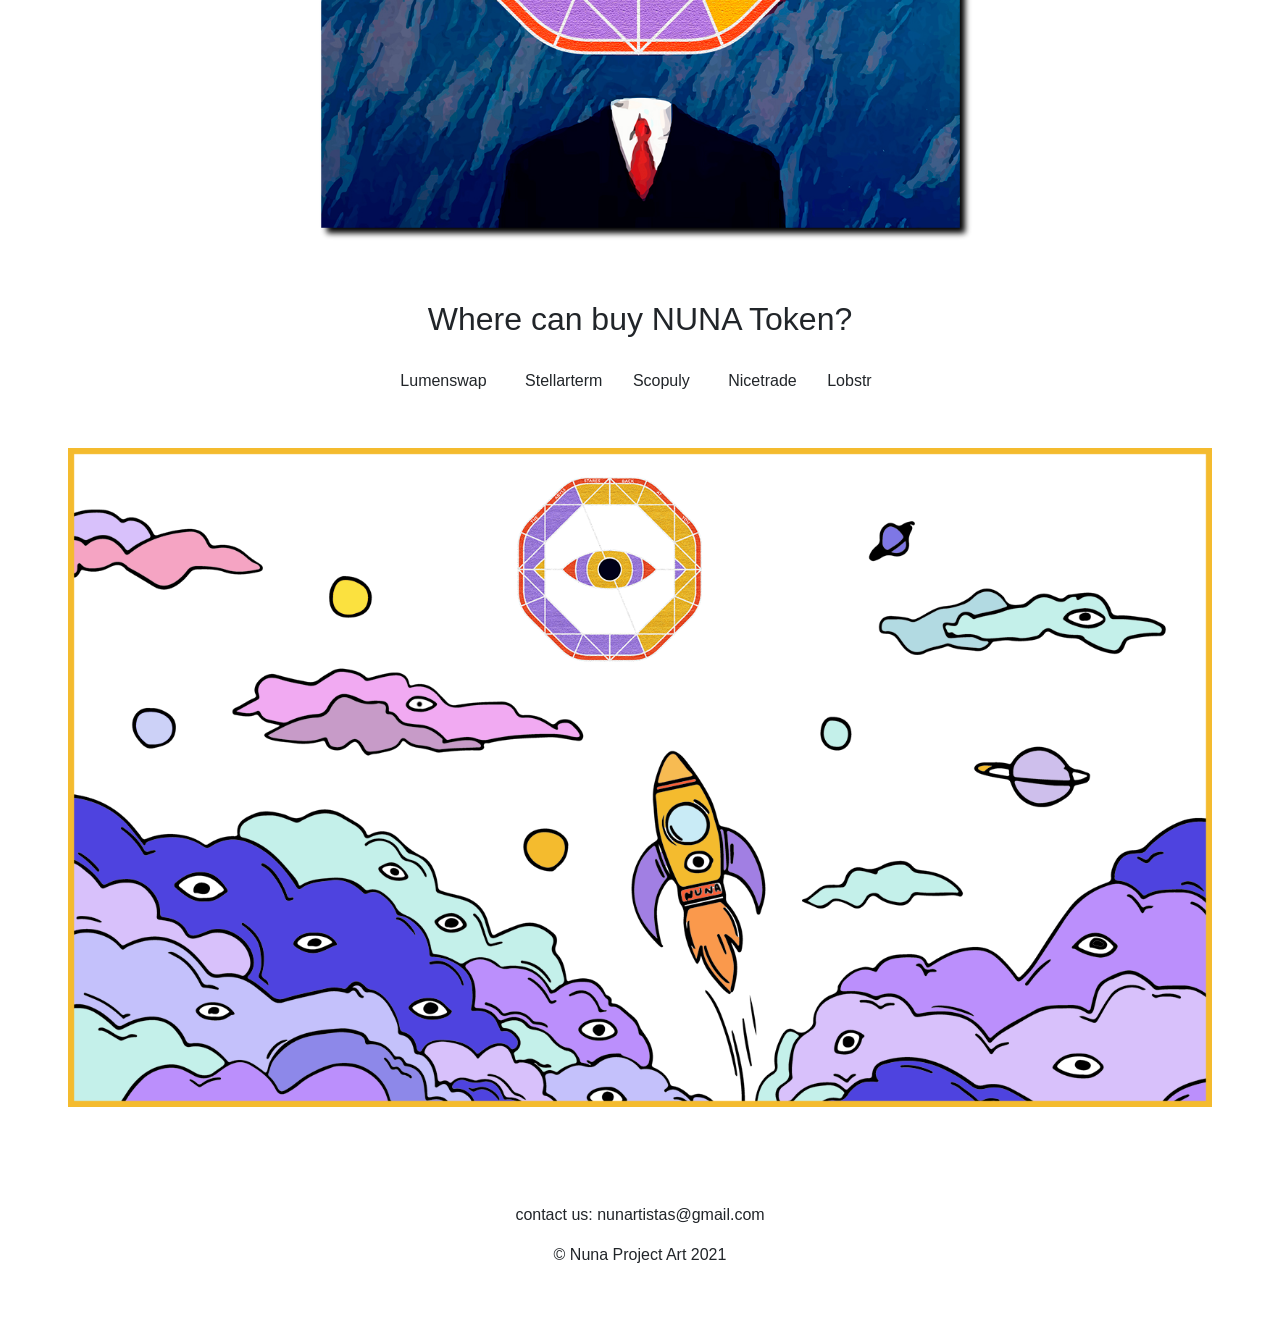
==== commit 8b8816b8: "Update index.html" ====
--- a/index.html
+++ b/index.html
@@ -62,7 +62,7 @@
                     <div class="ml-lg-4">
                       <div class="color-mode d-lg-flex justify-content-center align-items-center">
                         <i class="uil uil-wallet"></i>
-                        Wallet
+                        Wallet (Coming Soon)
                       </div>
                     </div>
                 </ul>
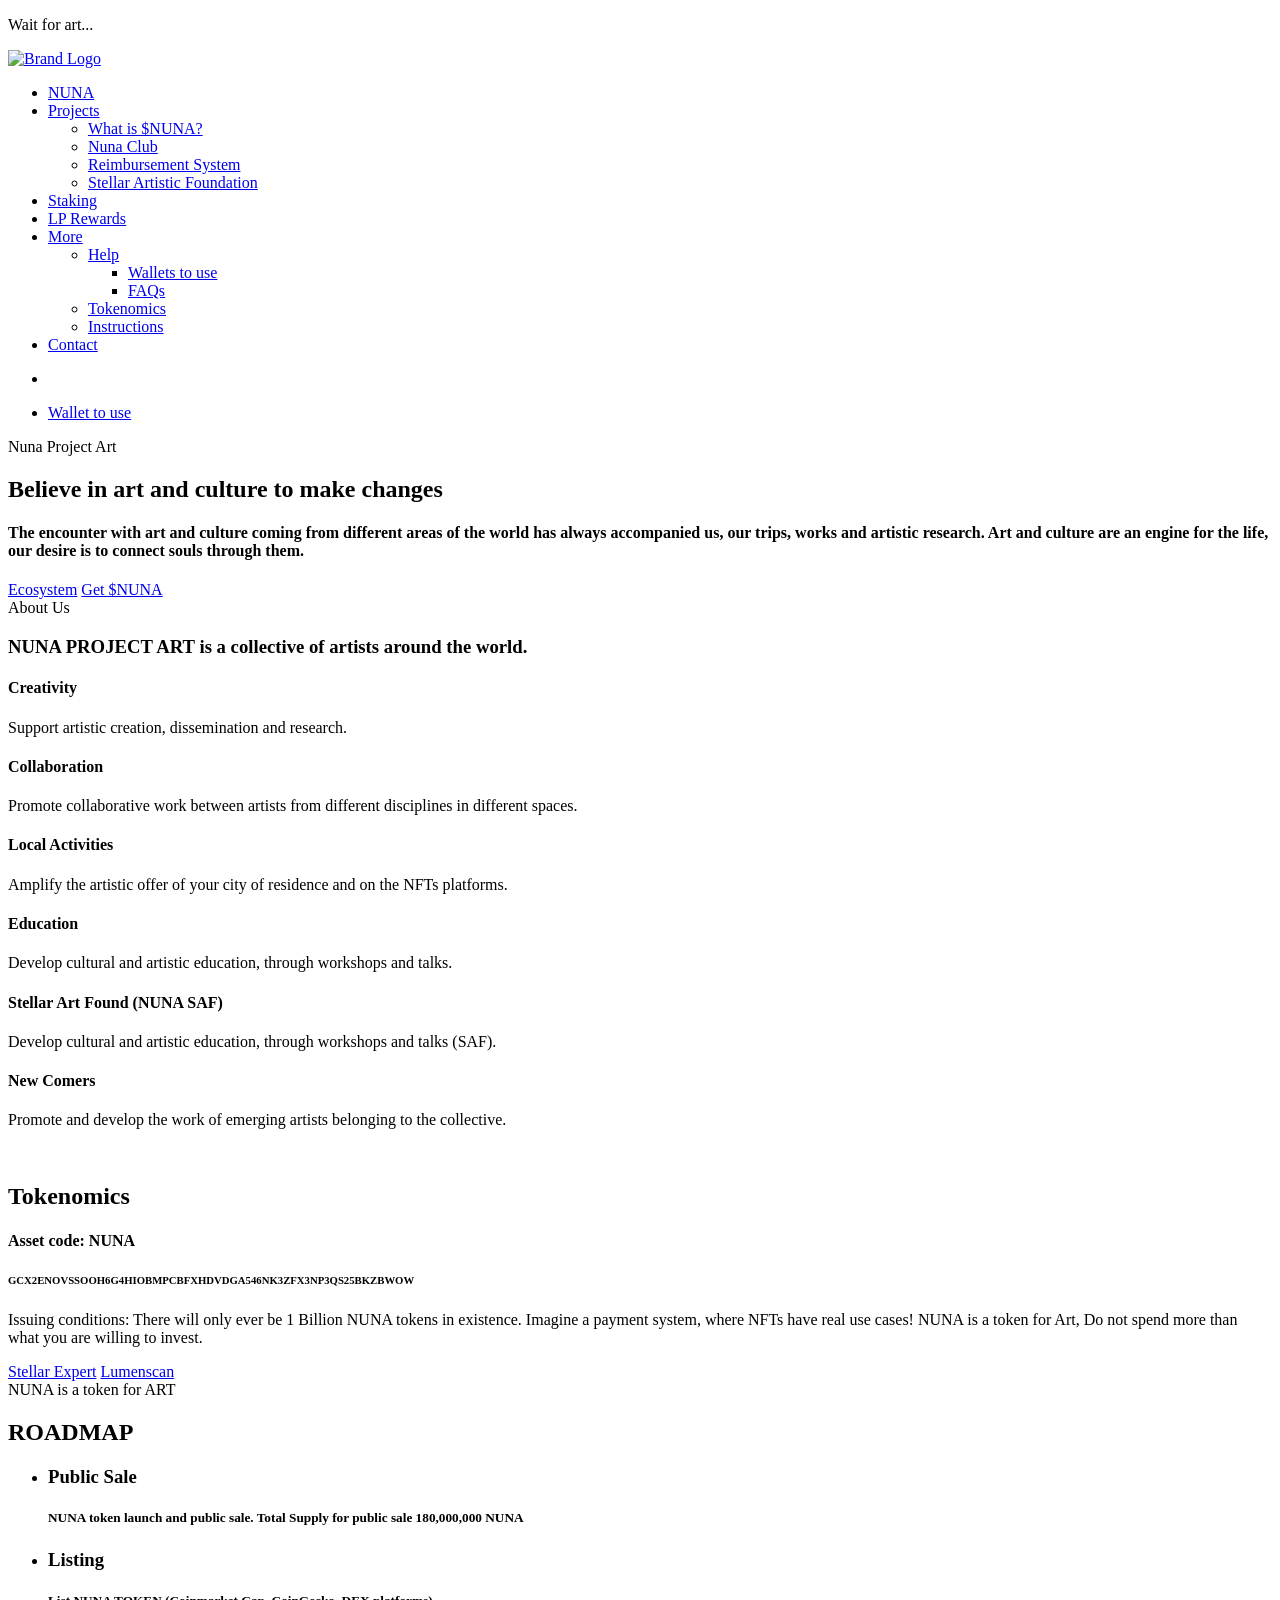
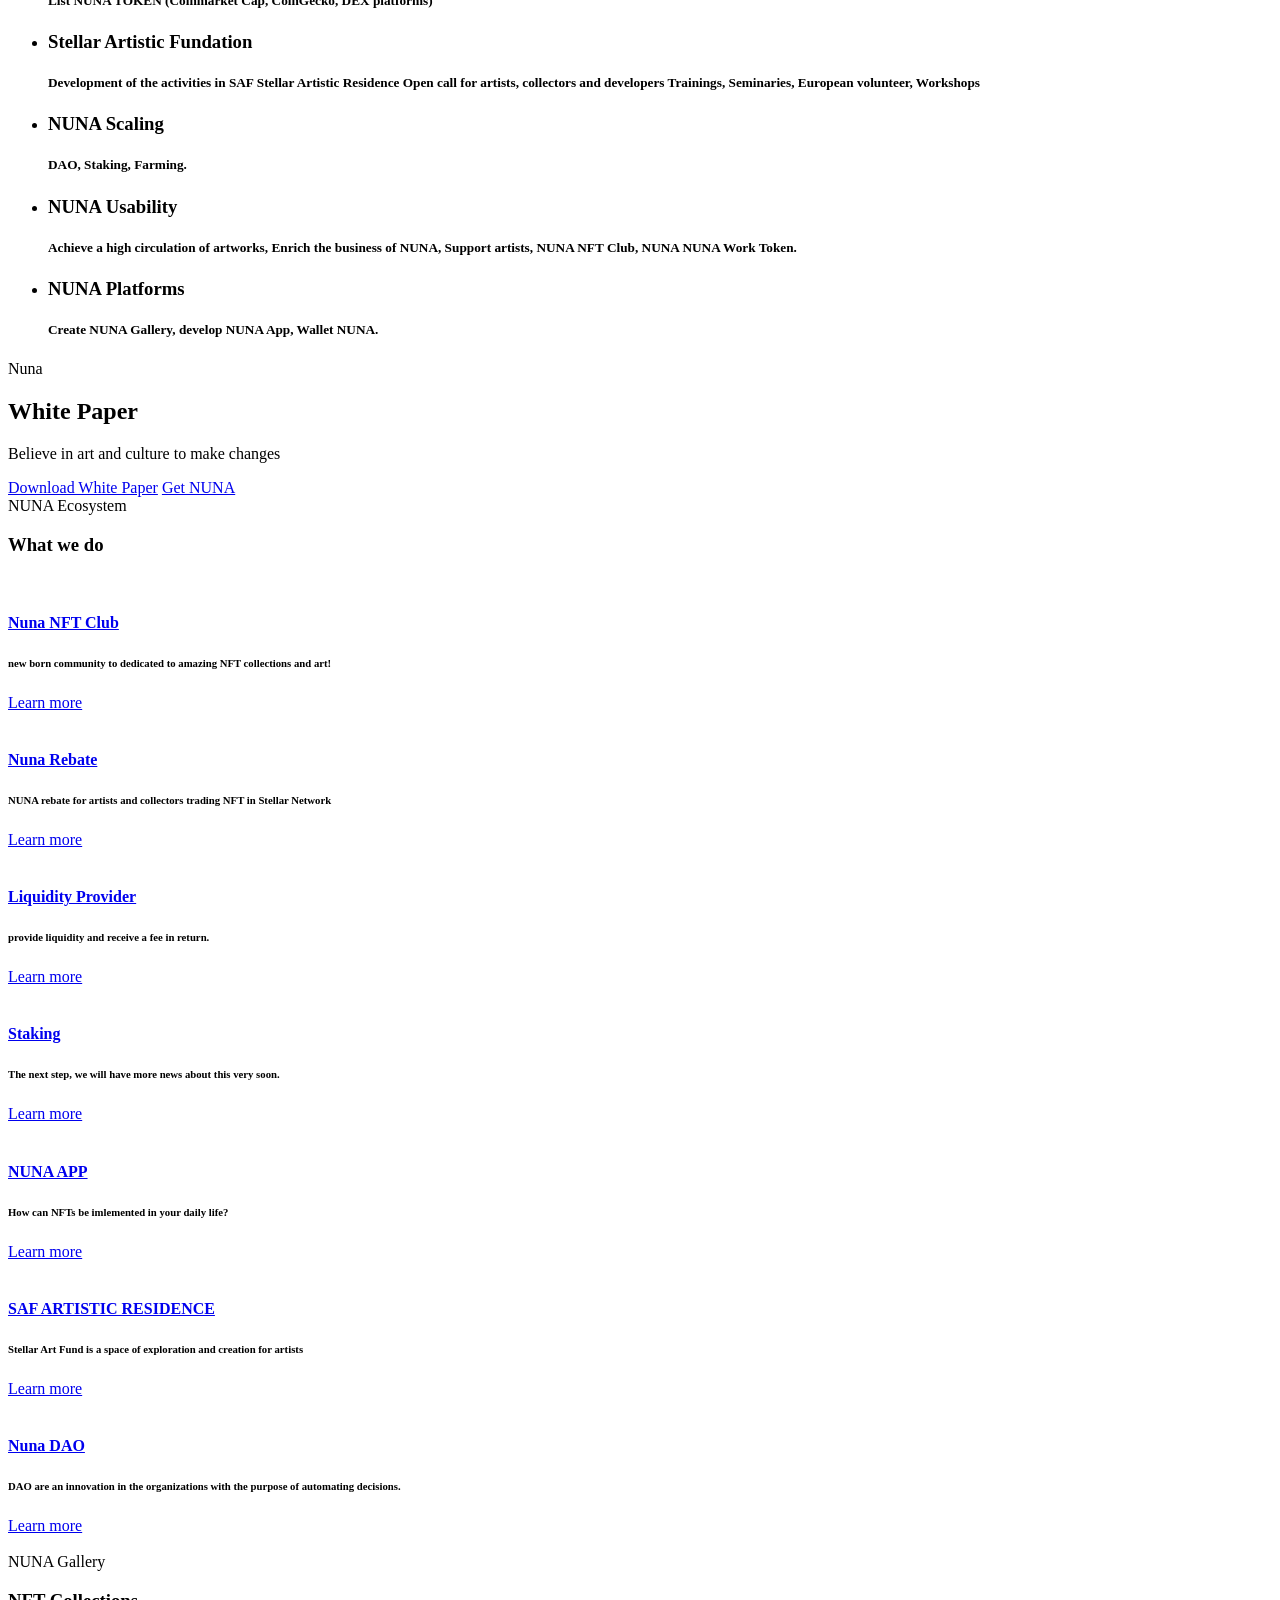
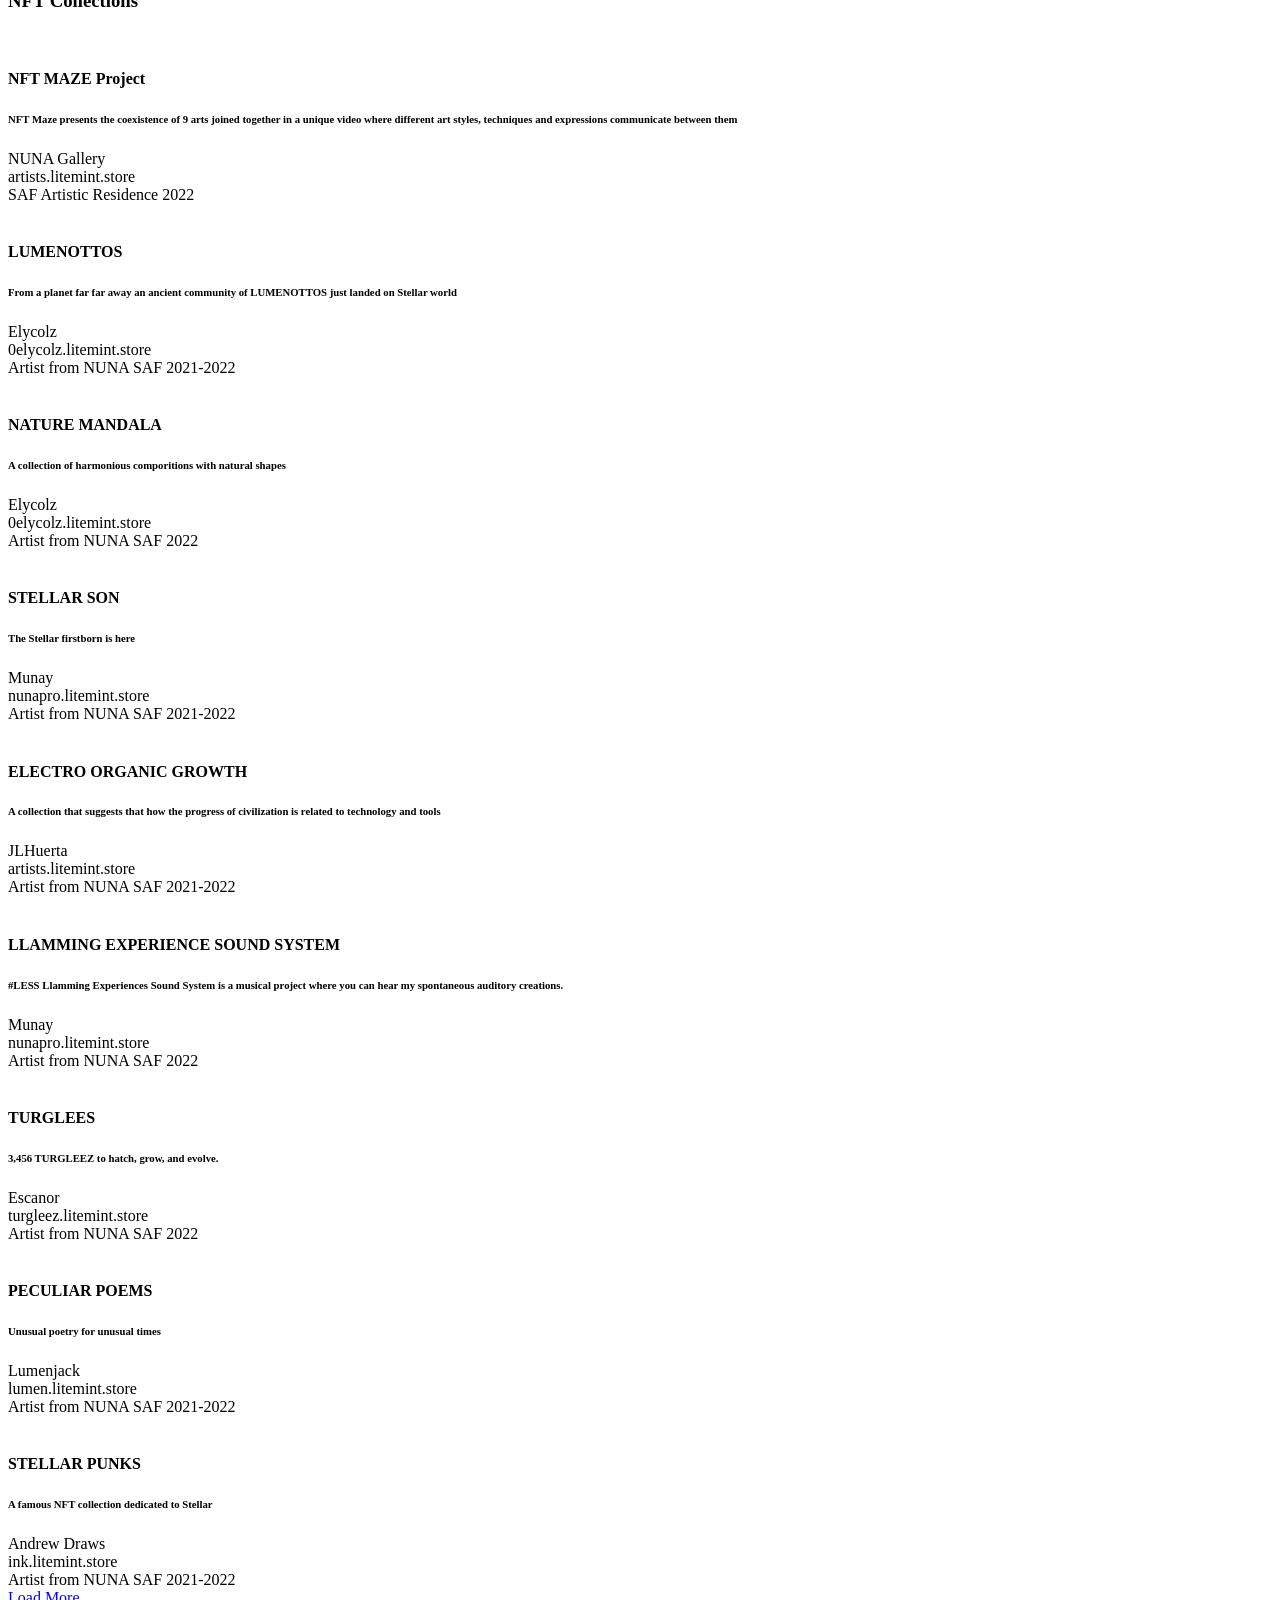
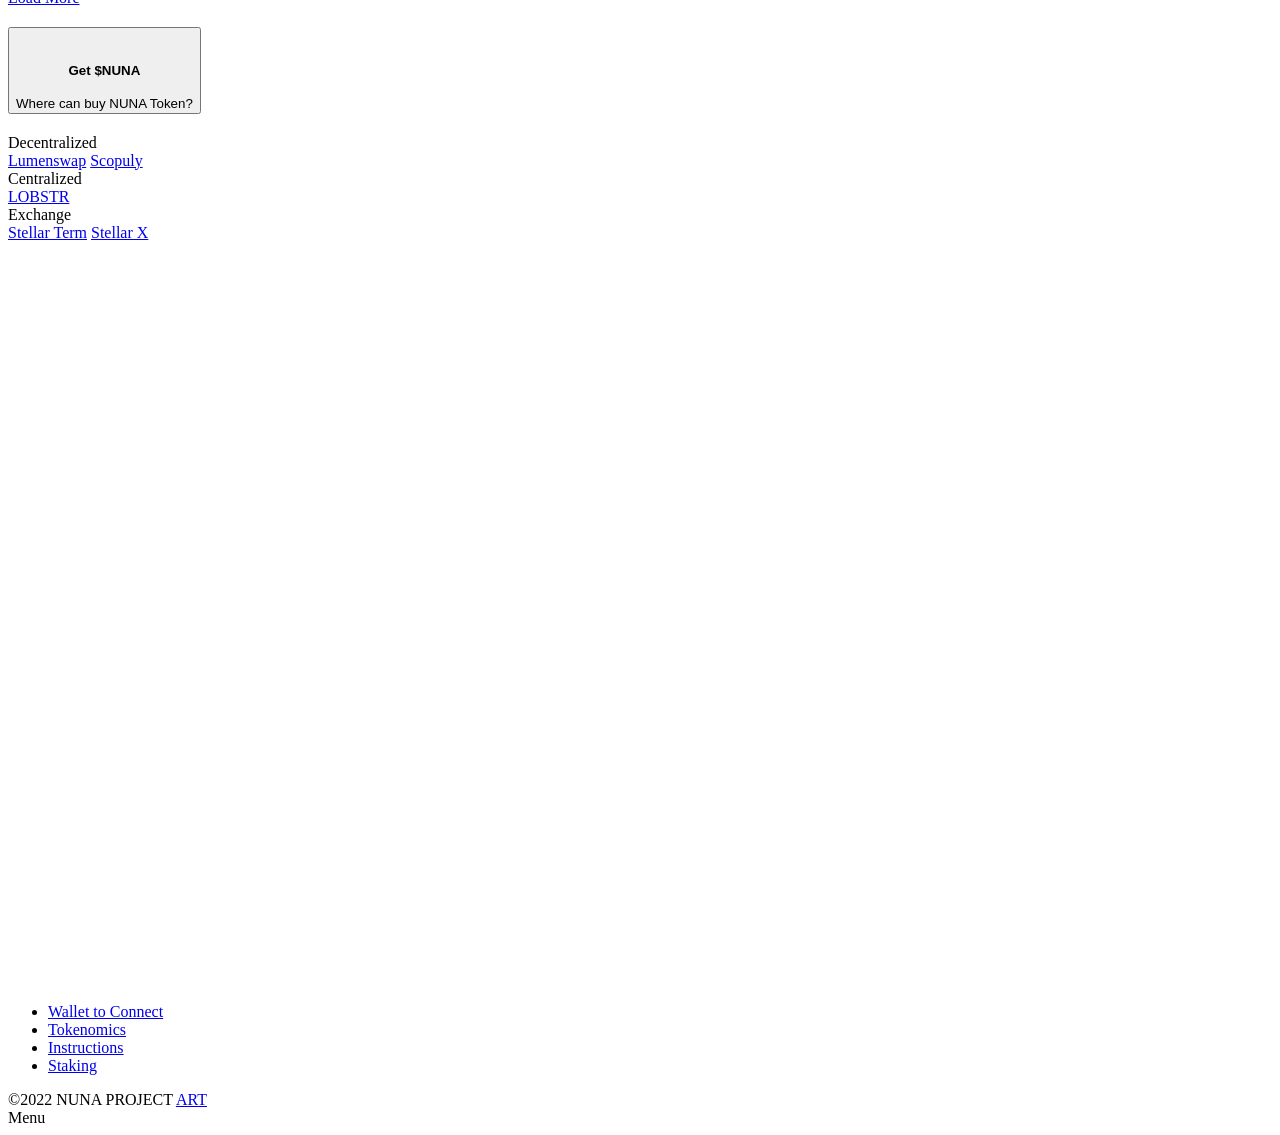
==== commit 2a68c954: "Add files via upload" ====
--- a/index.html
+++ b/index.html
@@ -1,443 +1,1080 @@
-<!doctype html>
-<html lang="en">
-  <head>
-    <meta charset="utf-8">
-    <meta name="viewport" content="width=device-width, initial-scale=1, shrink-to-fit=no">
-    <meta name="NUNA is a token for art" content="">
-    <meta name="NUNA PROJECT ART" content="">
-
-    <title>NUNA PROJECT ART</title>
-
-    <link rel="stylesheet" href="css/bootstrap.min.css">
-    <link rel="stylesheet" href="css/unicons.css">
-    <link rel="stylesheet" href="css/owl.carousel.min.css">
-    <link rel="stylesheet" href="css/owl.theme.default.min.css">
-
-    <!-- MAIN STYLE -->
-    <link rel="stylesheet" href="css/tooplate-style.css">
-
-    <!-- icono -->
-    <link rel="shortcut icon" href="favicon.ico" type="image/x-icon">
-    <link rel="icon" href="favicon.ico" type="image/x-icon">
-    
-<!--
-
-Tooplate 2115 Marvel
-
-https://www.tooplate.com/view/2115-marvel
-
--->
-  </head>
-  <body>
-
-    <!-- MENU -->
-    <nav class="navbar navbar-expand-sm navbar-light">
-        <div class="container">
-            <a class="navbar-brand" href="index.html"><i class='uil uil-eye'></i> $NUNA</a>
-
-            <button class="navbar-toggler" type="button" data-toggle="collapse" data-target="#navbarNav" aria-controls="navbarNav" aria-expanded="false"
-                aria-label="Toggle navigation">
-                <span class="navbar-toggler-icon"></span>
-                <span class="navbar-toggler-icon"></span>
-                <span class="navbar-toggler-icon"></span>
-            </button>
-
-            <div class="collapse navbar-collapse" id="navbarNav">
-                <ul class="navbar-nav mx-auto">
-                    <li class="nav-item">
-                      <a href="#resume" class="nav-link"><span data-hover="Resume">Roadmap</span></a>
-                    </li>
-                    <li class="nav-item">
-                      <a href="#Tokenomics" class="nav-link"><span data-hover="Tokenomics">Tokenomics</span></a>
-                    </li>
-                    <li class="nav-item">
-                      <a href="branding.html" class="nav-link"><span data-hover="Branding">Branding</span></a>
-                    </li>
-                    <li class="nav-item">
-                      <a href="#buy" class="nav-link"><span data-hover="Get NUNA">Get NUNA</span></a>
-                    </li>
-                </ul>
-
-                <ul class="navbar-nav ml-lg-auto">
-                    <div class="ml-lg-4">
-                      <div class="color-mode d-lg-flex justify-content-center align-items-center">
-                        <i class="uil uil-wallet"></i>
-                        Wallet (Coming Soon)
-                      </div>
-                    </div>
-                </ul>
-            </div>
-        </div>
-    </nav>
-
-    <!-- ABOUT -->
-    <section class="about full-screen d-lg-flex justify-content-center align-items-center" id="about">
-        <div class="container">
-            <div class="row">
-                
-                <div class="col-lg-7 col-md-12 col-12 d-flex align-items-center">
-                    <div class="about-text">
-                        <small class="small-text">We are a <span class="mobile-block">collective of artist on blockchain!</span></small>
-                        <h1 class="animated animated-text">
-                            <span class="mr-2">NUNA is</span>
-                                <div class="animated-info">
-                                    <span class="animated-item">Art</span>
-                                    <span class="animated-item">Certification</span>
-                                    <span class="animated-item">Culture</span>
-                                    
-                                </div>
-                        </h1>
-
-                        <p>NUNA PROJECT ART is a collective of artists around the world. The encounter with art and culture coming from different areas of the world has always accompanied us, our trips, works and artistic research. Art and culture are an engine for the life, our desire is to connect souls through them.</p>
-                        
-                        <div class="custom-btn-group mt-4">
-                          <a href="Doc\NUNA White Paper.pdf" target="_blank" class="btn mr-lg-2 custom-btn"><i class='uil uil-file-alt'></i> Download NUNA White Paper</a>
-                          <a href="#buy" class="btn custom-btn custom-btn-bg custom-btn-link">Get $NUNA</a>
-                        </div>
-                    </div>
-                </div>
-
-                <div class="col-lg-5 col-md-12 col-12">
-                    <div class="about-image svg">
-                        <img src="images\project\astronuna.png" class="img-fluid" alt="svg image">
-                    </div>
-                </div>
-
-            </div>
-        </div>
-    </section>
-
-
-    <!-- video -->
-    <section class="project py-5" id="project">
-      <div class="container">
-              
-              <div class="row">
-                <div class="col-lg-11 text-center mx-auto col-12">
-                    <div class="item">
-                      <div class="project-info">
-                        <div style="padding:56.25% 0 0 0;position:relative;"><iframe src="https://player.vimeo.com/video/588475903?h=4a38416958" style="position:absolute;top:0;left:0;width:100%;height:100%;" frameborder="0" allow="autoplay; fullscreen; picture-in-picture" allowfullscreen></iframe></div><script src="https://player.vimeo.com/api/player.js"></script>
-                      </div>
-                    </div>
-
-                </div>
-              </div>
-      </div>
-  </section>
-<!-- video -->
-
- <!-- ROADMAP -->
- <section class="resume py-5 d-lg-flex justify-content-center align-items-center" id="resume">
-  <div class="container">
-      <div class="row">
-
-          <div class="col-lg-6 col-12">
-            <h2 class="mb-4">NUNA TOKEN ROADMAP</h2>
-
-              <div class="timeline">
-                  <div class="timeline-wrapper">
-                       <div class="timeline-yr">
-                            <span><img src="images\project\astronuna.png" class="img-fluid" alt="svg image"></span>
-                       </div>
-                       <div class="timeline-info">
-                            <h3><span>Public Sale</span><small>1 NUNA = 0.001 XLM</small></h3>
-                            <p>
-                              <ul>
-                              <li>NUNA token launch and public sale.</li>
-                              <li>Total Supply for public sale <b>180,000,000</b> NUNA</li>                               
-                            </ul>
-                            </p>
-                       </div>
-                  </div>
-
-                  <div class="timeline-wrapper">
-                      <div class="timeline-yr">
-                          <span><img src="images\icono\nunapersona.png" class="img-fluid" alt="svg image"></span>
-                      </div>
-                      <div class="timeline-info">
-                          <h3><span>Listing</span><small></small></h3>
-                          <p>
-                            <ul>
-                              <li>List NUNA TOKEN.</li>
-                              <li>Coinmarket Cap</li>
-                              <li>CoinGecko</li>
-                              <li>DEX platforms</li>                               
-                            </ul>
-                          </p>
-                      </div>
-                  </div>
-
-                  <div class="timeline-wrapper">
-                      <div class="timeline-yr">
-                          <span><img src="images\icono\logo_stellart.png" class="img-fluid" alt="svg image"></span>
-                      </div>
-                      <div class="timeline-info">
-                          <h3><span>Stellar Artistic Fundation</span><small>SAF</small></h3>
-                          <p>
-                            <ul>
-                              <li>Beginning of the activities in SAF <a href="https://nunaprojectart.medium.com/stellart-artistic-fundation-saf-e60ba1cdff91" target="_blank">Stellar Artistic Residence</a></li>
-                              <li>Open call for artists, collectors and developers</li>
-                              <li>Trainings, Seminaries, European volunteer, Workshops</li>                               
-                            </ul>
-                          </p>
-                      </div>
-                  </div>                                                    
-
-              </div>
-          </div>
-
-          <div class="col-lg-6 col-12">
-            <h2 class="mb-4 mobile-mt-2"> .</h2>
-
-              <div class="timeline">
-                  <div class="timeline-wrapper">
-                       <div class="timeline-yr">
-                            <span><img src="images\icono\nunaconecta.png" class="img-fluid" alt="svg image"></span>
-                       </div>
-                       <div class="timeline-info">
-                            <h3><span>NUNA Scaling</span><small></small></h3>
-                            <p>
-                              <ul>
-                                <li>DAO</li>
-                                <li>Staking</li>
-                                <li>Farming</li>                               
-                              </ul>
-                            </p>
-                       </div>
-                  </div>
-
-                  <div class="timeline-wrapper">
-                      <div class="timeline-yr">
-                          <span><img src="images\icono\nunamano.png" class="img-fluid" alt="svg image"></span>
-                      </div>
-                      <div class="timeline-info">
-                          <h3><span>NUNA Usability</span><small></small></h3>
-                          <p>
-                            <ul>
-                              <li>Achieve a high circulation of artworks</li>
-                              <li>Enrich the business of NUNA</li>
-                              <li>Support artists</li>
-                              <li>NUNA Work Token</li>                               
-                            </ul>
-                          </p>
-                      </div>
-                  </div>
-                  
-                  <div class="timeline-wrapper">
-                      <div class="timeline-yr">
-                          <span><img src="images\project\astronuna.png" class="img-fluid" alt="svg image"></span>
-                      </div>
-                      <div class="timeline-info">
-                          <h3><span>NUNA Platforms</span><small></small></h3>
-                          <p>
-                            <ul>
-                            <li>Develop NUNA Gallery with Cultural Heritage</li>
-                            <li>Create the project App</li>
-                            <li>Wallet NUNA</li>                                            
-                          </ul>
-                        </p>
-                      </div>
-                  </div>
-
-              </div>
-          </div>
-          
-      </div>
-  </div>
-</section>
-<!-- ROADMAP -->
-
-  <!-- tokenomics -->
-  <section class="project py-5" id="Tokenomics">
-    <div class="container">
-
-      
-            
-            <div class="row">
-              <div class="col-lg-11 text-center mx-auto col-12">
-
-                  <div class="col-lg-8 mx-auto">
-                    <h2>NUNA Token Information</h2>
-                  </div>
-
-                  <div class="col-lg-11 text-center mx-auto col-12r">
-                    <div class="col-lg-8 mx-auto">
-                        <small class="small-text">
-                          Asset code:
-                          NUNA
-                          <p></p>
-                          Asset issuers:
-                          <a href="https://stellar.expert/explorer/public/asset/NUNA-GCX2ENOVSSOOH6G4HIOBMPCBFXHDVDGA546NK3ZFX3NP3QS25BKZBWOW" target="_blank">GCX2ENOVSS.....S25BKZBWOW</a></li>
-                        </small>
-                      </div>
-                    </div>
-
-                  <div class="owl-carousel owl-theme">
-                    <div class="item">
-                      <div class="project-info">
-                        <img src="images\project\tokenomics.png" class="img-fluid" alt="project image">
-                      </div>
-                    </div>     
-                    </div>
-                  </div>
-
-              </div>
-            </div>
-    </div>
-</section>
-<!-- tokenomics -->
-
-<!-- PROJECTS -->
-<section class="project py-5" id="project">
-  <div class="container">
-          
-          <div class="row">
-            <div class="col-lg-11 text-center mx-auto col-12">
-
-                <div class="col-lg-8 mx-auto">
-                  <h2>Click And discover more!</h2>
-                </div>
-   
-                <div class="owl-carousel owl-theme">
-                  
-                   <div class="item">
-                    <div class="project-info">
-                      <p>Stellar Artistic Foundation: online Artistic Residence</p>
-                      <a href="https://nunaprojectart.medium.com/stellar-artistic-foundation-online-artistic-residence-9f059aac9a17" target="_blank">
-                        <img src="images\project\residencia.jpeg" class="img-fluid" alt="project image">
-                      </a>
-                    
-                    </div>
-                  </div>
-
-                  <div class="item">
-                    <div class="project-info">
-                      <p>NUNA LAUNCH CONTEST</p>
-                      <a href="https://nunaprojectart.medium.com/nuna-launch-contest-d5c536e06d64" target="_blank">
-                        <img src="images\project\contest.png" class="img-fluid" alt="project image">
-                      </a>
-                    
-                    </div>
-                  </div>
-
-                  <div class="item">
-                    <div class="project-info">
-                      <p>About NUNA PROJECT ART</p>
-                      <a href="https://nunaprojectart.medium.com/introducing-nuna-project-art-7c26619a95" target="_blank">
-                        <img src="images\project\covernuna.png" class="img-fluid" alt="project image">
-                      </a>
-                      
-                    </div>
-                  </div>
-
-                  
-
-                  <div class="item">
-                    <div class="project-info">
-                      <p>About STELLAR ARTISTIC FUNDATION</p>
-                      <a href="https://nunaprojectart.medium.com/stellart-artistic-fundation-saf-e60ba1cdff91" target="_blank">
-                        <img src="images\project\coverSAF.png" class="img-fluid" alt="project image">
-                      </a>
-                    
-                    </div>
-                  </div>
-
-                  <div class="item">
-                    <div class="project-info">
-                      <p>About NUNA TOKEN</p>
-                      <a href="https://nunaprojectart.medium.com/nuna-token-f9396b47a4c" target="_blank">
-                        <img src="images\project\nunatoken.png" class="img-fluid" alt="project image">
-                      </a>
-                    
-                    </div>
-                  </div>
-
-
-                
-              </div>
-            </div>
-          </div>
-  </div>
-</section>
-<!-- PROJECTS -->
-
-<!-- clients -->
-<section class="about full-screen d-lg-flex justify-content-center align-items-center" id="buy">
-  <div class="container">
-      <div class="row">
-        <div class="col-lg-11 text-center mx-auto col-12">
-       
-          <div class="col-lg-8 mx-auto">
-          <h2>Where can buy NUNA Token?</h2>
-          </div>
-                  
-                  <div class="custom-btn-group mt-4">
-                    
-                    <a href="https://obm.lumenswap.io/swap/XLM/NUNA-GCX2ENOVSSOOH6G4HIOBMPCBFXHDVDGA546NK3ZFX3NP3QS25BKZBWOW" target="_blank" class="btn mr-lg-2 custom-btn"><i class='uil  uil-arrow-growth'></i>Lumenswap</a>
-                    
-                    <a href="https://stellarterm.com/exchange/XLM-native/NUNA-GCX2ENOVSSOOH6G4HIOBMPCBFXHDVDGA546NK3ZFX3NP3QS25BKZBWOW" target="_blank" class="btn custom-btn custom-btn-bg custom-btn-link"><i class='uil  uil-arrow-growth'></i>Stellarterm</a>
-                    
-                    <a href="https://scopuly.com/trade/NUNA-XLM/GCX2ENOVSSOOH6G4HIOBMPCBFXHDVDGA546NK3ZFX3NP3QS25BKZBWOW/native" target="_blank" class="btn mr-lg-2 custom-btn"><i class='uil uil-arrow-growth'></i>Scopuly</a>
-                   
-                    <a href="https://nicetrade.co/swap/native/NUNA-GCX2ENOVSSOOH6G4HIOBMPCBFXHDVDGA546NK3ZFX3NP3QS25BKZBWOW" target="_blank" class="btn custom-btn custom-btn-bg custom-btn-link"><i class='uil  uil-arrow-growth'></i>Nicetrade</a>
-                    
-                    <a href="https://lobstr.co/trade/native/NUNA:GCX2ENOVSSOOH6G4HIOBMPCBFXHDVDGA546NK3ZFX3NP3QS25BKZBWOW" target="_blank" class="btn mr-lg-2 custom-btn"><i class='uil uil-arrow-growth'></i>Lobstr</a>
-                    
-                  
-                  </div>
-              </div>
-          </div>
-
-        
-      </div>
-  </div>
-</section>
-<!-- /clients -->
-
-<!-- tokenomics -->
-<section class="project py-5" id="imagenfinal">
-             
-          
-            <div class="col-lg-11 text-center mx-auto col-12">                        
-                
-                  <div class="item">
-                    <div class="project-info">
-                      <img src="images\project\launch2.png" class="img-fluid" alt="project image">
-                    
-                      
-                  
-                </div>
-
-            </div>
-          </div>
-  
-</section>
-<!-- tokenomics -->
-
-
-    <!-- FOOTER -->
-    <footer class="footer py-5">
-      <div class="container">
-           <div class="row">
-
-                <div class="col-lg-12 col-12">  
-                   <p class="copyright-text text-center">contact us: nunartistas@gmail.com</p>
-                    <p class="copyright-text text-center">&copy; Nuna Project Art 2021</p>
-                    
-                </div>
-                
-           </div>
-      </div>
- </footer>
-
-    <script src="js/jquery-3.3.1.min.js"></script>
-    <script src="js/popper.min.js"></script>
-    <script src="js/bootstrap.min.js"></script>
-    <script src="js/Headroom.js"></script>
-    <script src="js/jQuery.headroom.js"></script>
-    <script src="js/owl.carousel.min.js"></script>
-    <script src="js/smoothscroll.js"></script>
-    <script src="js/custom.js"></script>
-
-  </body>
-</html>
+<!doctype html>
+<html class="no-js" lang="en">
+
+<head>
+    <meta charset="UTF-8">
+    <meta name="description" content="">
+    <meta http-equiv="X-UA-Compatible" content="IE=edge">
+    <meta name="viewport" content="width=device-width, initial-scale=1, shrink-to-fit=no">
+    <!-- The above 4 meta tags *must* come first in the head; any other head content must come *after* these tags -->
+    
+
+    <!-- Title  -->
+    <title>NUNA PROJECT ART - $NUNA Token is a token for art. NUNA TOKEN, STELLAR NETWORK, ART, NFT, APP, WEB3.</title>
+
+    <!-- Favicon  -->
+    <link rel="icon" href="assets/img/favicon.ico">
+
+    <!-- ***** All CSS Files ***** -->
+
+    <!-- Style css -->
+    <link rel="stylesheet" href="assets/css/style.css">
+
+</head>
+
+<body>
+    <!--====== Preloader Area Start ======-->
+    <div id="gameon-preloader" class="gameon-preloader">
+        <!-- Preloader Animation -->
+        <div class="preloader-animation">
+            <!-- Spinner -->
+            <div class="spinner"></div>
+            <p class="fw-5 text-center text-uppercase">Wait for art...</p>
+        </div>
+        <!-- Loader Animation -->
+        <div class="loader-animation">
+            <div class="row h-100">
+                <!-- Single Loader -->
+                <div class="col-3 single-loader p-0">
+                    <div class="loader-bg"></div>
+                </div>
+                <!-- Single Loader -->
+                <div class="col-3 single-loader p-0">
+                    <div class="loader-bg"></div>
+                </div>
+                <!-- Single Loader -->
+                <div class="col-3 single-loader p-0">
+                    <div class="loader-bg"></div>
+                </div>
+                <!-- Single Loader -->
+                <div class="col-3 single-loader p-0">
+                    <div class="loader-bg"></div>
+                </div>
+            </div>
+        </div>
+    </div>
+    <!--====== Preloader Area End ======-->
+
+    <div class="main">
+        <!-- ***** Header Start ***** -->
+        <header id="header">
+            <!-- Navbar -->
+            <nav data-aos="zoom-out" data-aos-delay="800" class="navbar gameon-navbar navbar-expand">
+                <div class="container header">
+
+                    <!-- Logo -->
+                    <a class="navbar-brand" href="index.html">
+                        <img src="assets/img/logo/logo.png" alt="Brand Logo" />
+                    </a>
+
+                    <div class="ml-auto"></div>
+
+                    <!-- Navbar Nav -->
+                    <ul class="navbar-nav items mx-auto">
+                        <li class="nav-item active">
+                            <a href="index.html" class="nav-link active">NUNA</a>
+                        </li>
+                        <li class="nav-item dropdown">
+                            <a href="#" class="nav-link">Projects <i class="icon-arrow-down"></i></a>
+                            <ul class="dropdown-menu">
+                                <li class="nav-item">
+                                    <a href="https://nunaprojectart.medium.com/introducing-nuna-project-art-7c26619a95" target="_blank" class="nav-link">What is $NUNA?</a>
+                                </li>
+                                <li class="nav-item">
+                                    <a href="https://nunaprojectart.medium.com/nuna-nft-club-e2bbc2182e9a" target="_blank" class="nav-link">Nuna Club</a>
+                                </li>
+                                <li class="nav-item">
+                                    <a href="https://nunaprojectart.medium.com/nuna-reimbursement-system-3dff989c322a" target="_blank" class="nav-link">Reimbursement System</a>
+                                </li>
+                                <li class="nav-item">
+                                    <a href="https://nunaprojectart.medium.com/stellar-artistic-foundation-online-artistic-residence-9f059aac9a17" target="_blank" class="nav-link">Stellar Artistic Foundation</a>
+                                </li>
+                               
+                            </ul>
+                        </li>
+                        <li class="nav-item dropdown">
+                            <a href="staking-1.html" target="_blank" class="nav-link">Staking</a>
+                        </li>
+                        <li class="nav-item dropdown">
+                            <a href="farming.html" target="_blank" class="nav-link">LP Rewards</a>
+                        </li>
+                        <li class="nav-item dropdown">
+                            <a href="#" class="nav-link">More<i class="icon-arrow-down"></i></a>
+                            <ul class="dropdown-menu">
+                                <li class="nav-item dropdown">
+                                    <a href="#" class="nav-link">Help <i class="icon-arrow-right"></i></a>
+                                    <ul class="dropdown-menu">
+                                        
+                                        <li class="nav-item">
+                                            <a href="wallet-connect.html" class="nav-link">Wallets to use</a>
+                                        </li>
+                                        <li class="nav-item">
+                                            <a href="help-center.html" class="nav-link">FAQs</a>
+                                        </li>
+                                        
+                                    </ul>
+                                </li>
+                              
+                                <li class="nav-item">
+                                    <a href="tokenomics.html" class="nav-link">Tokenomics</a>
+                                </li>
+                            
+                                <li class="nav-item dropdown">
+                                    <a href="blog.html" class="nav-link">Instructions</a>
+                                
+                                </li>
+                            </ul>
+                        </li>
+                        <li class="nav-item">
+                            <a href="contact.html" class="nav-link">Contact</a>
+                        </li>
+                    </ul>
+                        <!-- Navbar Toggler -->
+                    <ul class="navbar-nav toggle">
+                            <li class="nav-item">
+                                <a href="#" class="nav-link" data-toggle="modal" data-target="#menu">
+                                    <i class="icon-menu m-0"></i>
+                                    
+                                </a>
+                            </li>
+                        </ul>
+
+                    <!-- Navbar Action Button -->
+                    <ul class="navbar-nav action">
+                        <li class="nav-item ml-2">
+                            <a href="wallet-connect.html" class="btn ml-lg-auto btn-bordered-white"><i class="icon-wallet mr-md-2"></i>Wallet to use</a>
+                        </li>
+                    </ul>
+
+                </div>
+            </nav>
+        </header>
+        <!-- ***** Header End ***** -->
+
+        <!-- ***** Hero Area Start ***** -->
+        <section class="hero-section">
+            <div class="container">
+                <div class="row align-items-center justify-content-center">
+                    <div class="col-12 col-md-6 col-lg-9 text-center">
+                        <!-- Hero Content -->
+                        <div class="hero-content">
+                            <div class="intro text-center mb-5">
+                                <span class="intro-text">Nuna Project Art</span>
+                                <h1 class="mt-4">Believe in art and culture to make changes</h1>
+                                <h4>The encounter with art and culture coming from different areas of the world has always accompanied us, our trips, works and artistic research. Art and culture are an engine for the life, our desire is to connect souls through them.</h4>
+                            </div>
+                            <!-- Buttons -->
+                            <div class="button-group">
+                                <a class="btn btn-bordered active smooth-anchor" href="#explore"><i class="icon-rocket mr-2"></i>Ecosystem</a>
+
+                                <a class="btn btn-bordered-white" href="#getnuna"><i class="icon-note mr-2"></i>Get $NUNA</a>
+                            </div>
+                        </div>
+                    </div>
+                </div>
+            </div>
+        </section>
+        <!-- ***** Hero Area End ***** -->
+
+         <!-- ***** Work Area Start ***** -->
+         <section class="work-area">
+            <div class="container">
+                <div class="row">
+                    <div class="col-12">
+                        <!-- Intro -->
+                        <div class="intro d-flex justify-content-between align-items-end mb-4">
+                            <div class="intro-content">
+                                <span class="intro-text">About Us</span>
+                                <h3 class="mt-3 mb-0">NUNA PROJECT ART is a collective of artists around the world.</h3>
+                            </div>
+                        </div>
+                    </div>
+                </div>
+                <div class="row items">
+                    <div class="col-12 col-sm-6 col-lg-4 item">
+                        <!-- Single Work -->
+                        <div class="single-work">
+                            <i class="icons icon-picture text-effect"></i>
+                            <h4>Creativity</h4>
+                            <p>Support artistic creation, dissemination and research.</p>
+                        </div>
+                    </div>
+                    <div class="col-12 col-sm-6 col-lg-4 item">
+                        <!-- Single Work -->
+                        <div class="single-work">
+                            <i class="icons icon-people text-effect"></i>
+                            <h4>Collaboration</h4>
+                            <p>Promote collaborative work between artists from different disciplines in different spaces.</p>
+                        </div>
+                    </div>
+                    <div class="col-12 col-sm-6 col-lg-4 item">
+                        <!-- Single Work -->
+                        <div class="single-work">
+                            <i class="icons icon-location-pin text-effect"></i>
+                            <h4>Local Activities</h4>
+                            <p>Amplify the artistic offer of your city of residence and on the NFTs platforms.</p>
+                        </div>
+                    </div>
+                    <div class="col-12 col-sm-6 col-lg-4 item">
+                        <!-- Single Work -->
+                        <div class="single-work">
+                            <i class="icons icon-notebook text-effect"></i>
+                            <h4>Education</h4>
+                            <p>Develop cultural and artistic education, through workshops and talks.</p>
+                        </div>
+                    </div>
+                    <div class="col-12 col-sm-6 col-lg-4 item">
+                        <!-- Single Work -->
+                        <div class="single-work">
+                            <i class="icons icon-trophy text-effect"></i>
+                            <h4>Stellar Art Found (NUNA SAF)</h4>
+                            <p>Develop cultural and artistic education, through workshops and talks (SAF).</p>
+                        </div>
+                    </div>
+                    <div class="col-12 col-sm-6 col-lg-4 item">
+                        <!-- Single Work -->
+                        <div class="single-work">
+                            <i class="icons icon-fire text-effect"></i>
+                            <h4>New Comers</h4>
+                            <p>Promote and develop the work of emerging artists belonging to the collective.</p>
+                        </div>
+                    </div>
+                </div>
+            </div>
+        </section>
+        <!-- ***** Work Area End ***** -->
+
+               <!-- ***** Tokenomics ***** -->
+               <section class="cta-area p-0">
+                <div class="container">
+                    <div class="row">
+                        <div class="col-12 card">
+                            <div class="row align-items-center justify-content-center">
+                                <div class="col-12 col-md-5 text-center">
+                                    <img src="assets\img\content\new tokenomics1.png" alt="">
+                                </div>
+                                <div class="col-12 col-md-6 mt-4 mt-md-0">
+                                    <h2 class="m-0">Tokenomics</h2>
+                                    <h4 class="m-0">Asset code: NUNA</h4>
+                                    <h6 class="m-0">GCX2ENOVSSOOH6G4HIOBMPCBFXHDVDGA546NK3ZFX3NP3QS25BKZBWOW</h6>
+                                    <p>Issuing conditions: There will only ever be 1 Billion NUNA tokens in existence. Imagine a payment system, where NFTs have real use cases! NUNA is a token for Art, Do not spend more than what you are willing to invest.</p>
+                                   
+                                    <a class="btn btn-bordered active d-inline-block" href="https://stellar.expert/explorer/public/asset/NUNA-GCX2ENOVSSOOH6G4HIOBMPCBFXHDVDGA546NK3ZFX3NP3QS25BKZBWOW" target="_blank" ><i class="icon-rocket mr-2"></i>Stellar Expert</a>
+                                    <a class="btn btn-bordered active d-inline-block" href="https://lumenscan.io/assets/NUNA-GCX2ENOVSSOOH6G4HIOBMPCBFXHDVDGA546NK3ZFX3NP3QS25BKZBWOW" target="_blank" ><i class="icon-rocket mr-2"></i>Lumenscan</a>
+                                </div>
+                            </div>
+                            <a class="cta-link" href="https://stellar.expert/explorer/public/asset/NUNA-GCX2ENOVSSOOH6G4HIOBMPCBFXHDVDGA546NK3ZFX3NP3QS25BKZBWOW" target="_blank"></a>
+                        </div>
+                    </div>
+                </div>
+            </section>
+            <!-- ***** Tokenomics End ***** -->
+        
+
+        <!-- ***** Content Area Start ***** -->
+        <section class="content-area">
+            <div class="container">
+                <div class="row align-items-center">
+                    <div class="col-12 col-md-6">
+                        <div class="content intro">
+                            <span class="intro-text">NUNA is a token for ART</span>
+                            <h2>ROADMAP</h2>
+                            <p>  </p>
+                            <ul class="list-unstyled items mt-5">
+                                <li class="item">
+                                    <!-- Content List -->
+                                    <div class="content-list d-flex align-items-center">
+                                        <div class="content-icon">
+                                            <span>
+                                                
+                                                <i class="icons icon-eye text-effect"></i>
+                                            </span>
+                                        </div>
+                                        <div class="content-body ml-4">
+                                            <h3 class="m-0">Public Sale</h3>
+                                            <h5 class="mt-3">NUNA token launch and public sale.
+                                                Total Supply for public sale 180,000,000 NUNA</h5>
+                                        </div>
+                                    </div>
+                                </li>
+                                <li class="item">
+                                    <!-- Content List -->
+                                    <div class="content-list d-flex align-items-center">
+                                        <div class="content-icon">
+                                            <span>
+                                                <i class="icons icon-note text-effect"></i>
+                                            </span>
+                                        </div>
+                                        <div class="content-body ml-4">
+                                            <h3 class="m-0">Listing</h3>
+                                            <h5 class="mt-3">List NUNA TOKEN (Coinmarket Cap,
+                                                CoinGecko,
+                                                DEX platforms)</h5>
+                                        </div>
+                                    </div>
+                                </li>
+                                <li class="item">
+                                     <!-- Content List -->
+                                     <div class="content-list d-flex align-items-center">
+                                        <div class="content-icon">
+                                            <span>
+                                                <i class="icons icon-trophy text-effect"></i>
+                                            </span>
+                                        </div>
+                                        <div class="content-body ml-4">
+                                            <h3 class="m-0">Stellar Artistic Fundation</h3>
+                                            <h5 class="mt-3">Development of the activities in SAF Stellar Artistic Residence
+                                                Open call for artists, collectors and developers
+                                                Trainings, Seminaries, European volunteer, Workshops</h5>
+                                        </div>
+                                    </div>
+                                </li>
+                                <li class="item">
+                                     <!-- Content List -->
+                                     <div class="content-list d-flex align-items-center">
+                                        <div class="content-icon">
+                                            <span>
+                                                <i class="icons icon-graph text-effect"></i>
+                                            </span>
+                                        </div>
+                                        <div class="content-body ml-4">
+                                            <h3 class="m-0">NUNA Scaling</h3>
+                                            <h5 class="mt-3">DAO,
+                                                Staking,
+                                                Farming.</h5>
+                                        </div>
+                                    </div>
+                                </li>
+                                <li class="item">
+                                     <!-- Content List -->
+                                     <div class="content-list d-flex align-items-center">
+                                        <div class="content-icon">
+                                            <span>
+                                                <i class="icons icon-bulb text-effect"></i>
+                                            </span>
+                                        </div>
+                                        <div class="content-body ml-4">
+                                            <h3 class="m-0">NUNA Usability</h3>
+                                            <h5 class="mt-3">Achieve a high circulation of artworks,
+                                                Enrich the business of NUNA,
+                                                Support artists, NUNA NFT Club, NUNA
+                                                NUNA Work Token.</h5>
+                                        </div>
+                                    </div>
+                                </li>
+                               
+                                <li class="item">
+                                    <!-- Content List -->
+                                    <div class="content-list d-flex align-items-center">
+                                        <div class="content-icon">
+                                            <span>
+                                                <i class="icons icon-globe text-effect"></i>
+                                            </span>
+                                        </div>
+                                        <div class="content-body ml-4">
+                                            <h3 class="m-0">NUNA Platforms</h3>
+                                            <h5 class="mt-3">Create NUNA Gallery,
+                                                develop NUNA App,
+                                                Wallet NUNA.</h5>
+                                        </div>
+                                    </div>
+                                </li>
+                            </ul>
+                        </div>
+                    </div>
+                    <div class="col-12 col-md-6">
+                        
+                    </div>
+                </div>
+            </div>
+        </section>
+        <!-- ***** Content Area End ***** -->
+
+                <!-- ***** Hero Area Start ***** -->
+                <section class="hero-section">
+                    <div class="container">
+                        <div class="row align-items-center justify-content-center">
+                            <div class="col-12 col-md-6 col-lg-9 text-center">
+                                <!-- Hero Content -->
+                                <div class="hero-content">
+                                    <div class="intro text-center mb-5">
+                                        <span class="intro-text">Nuna</span>
+                                        <h1 class="mt-4">White Paper</h1>
+                                        <p>Believe in art and culture to make changes</p>
+                                    </div>
+                                    <!-- Buttons -->
+                                    <div class="button-group">
+                                        <a class="btn btn-bordered-white" href="assets\doc\NUNAwhitepaper.pdf"><i class="icon-rocket mr-2"></i>Download White Paper</a>
+                                        <a class="btn btn-bordered-white" href="#getnuna"><i class="icon-note mr-2"></i>Get NUNA</a>
+                                    </div>
+                                </div>
+                            </div>
+                        </div>
+                    </div>
+                </section>
+                <!-- ***** Hero Area End ***** -->
+
+        
+
+        <!-- ***** Project Area Start ***** -->
+        <section id="explore" class="project-area">
+            <div class="container">
+                <div class="row">
+                    <div class="col-12">
+                        <!-- Intro -->
+                        <div class="intro d-flex justify-content-between align-items-end m-0">
+                            <div class="intro-content">
+                                <span class="intro-text">NUNA Ecosystem</span>
+                                <h3 class="mt-3 mb-0">What we do</h3>
+                            </div>
+                            
+                        </div>
+                    </div>
+                </div>
+                <div class="project-slides">
+                    <div class="swiper-container slider-mid items">
+                        <div class="swiper-wrapper">
+                            <!-- Single Slide -->
+                            <div class="swiper-slide item">
+                                <div class="card project-card">
+                                    <div class="media">
+                                        <a href="project-details.html">
+                                            <img class="card-img-top avatar-max-lg" src="assets\img\content\nunaclub.PNG" alt="">
+                                        </a>
+                                        <div class="media-body ml-4">
+                                            <a href="project-details.html">
+                                                <h4 class="m-0">Nuna NFT Club</h4>
+                                            </a>
+                                            <div class="countdown-times">
+                                                <h6 class="my-2">new born community to dedicated to amazing NFT collections and art!</h6>
+                                                
+                                            </div>
+                                        </div>
+                                    </div>
+                                    <!-- Project Footer -->
+                                    <div class="project-footer d-flex align-items-center mt-4 mt-md-5">
+                                        <a class="btn btn-bordered-white btn-smaller" href="https://nunaprojectart.medium.com/nuna-nft-club-e2bbc2182e9a" target="_blank">Learn more</a>
+                                      
+                                    </div>
+                                </div>
+                            </div>
+                             <!-- Single Slide -->
+                             <div class="swiper-slide item">
+                                <div class="card project-card">
+                                    <div class="media">
+                                        <a href="project-details.html">
+                                            <img class="card-img-top avatar-max-lg" src="assets\img\content\nunarebate.PNG" alt="">
+                                        </a>
+                                        <div class="media-body ml-4">
+                                            <a href="project-details.html">
+                                                <h4 class="m-0">Nuna Rebate</h4>
+                                            </a>
+                                            <div class="countdown-times">
+                                                <h6 class="my-2">NUNA rebate for artists and collectors trading NFT in Stellar Network</h6>
+                                                
+                                            </div>
+                                        </div>
+                                    </div>
+                                    <!-- Project Footer -->
+                                    <div class="project-footer d-flex align-items-center mt-4 mt-md-5">
+                                        <a class="btn btn-bordered-white btn-smaller" href="https://nunaprojectart.medium.com/nuna-reimbursement-system-3dff989c322a" target="_blank">Learn more</a>
+                                     
+                                    </div>
+                                </div>
+                            </div>
+                             <!-- Single Slide -->
+                             <div class="swiper-slide item">
+                                <div class="card project-card">
+                                    <div class="media">
+                                        <a href="project-details.html">
+                                            <img class="card-img-top avatar-max-lg" src="assets\img\content\nunalp.PNG" alt="">
+                                        </a>
+                                        <div class="media-body ml-4">
+                                            <a href="project-details.html">
+                                                <h4 class="m-0">Liquidity Provider</h4>
+                                            </a>
+                                            <div class="countdown-times">
+                                                <h6 class="my-2">provide liquidity and receive a fee in return.</h6>
+                                                
+                                            </div>
+                                        </div>
+                                    </div>
+                                    <!-- Project Footer -->
+                                    <div class="project-footer d-flex align-items-center mt-4 mt-md-5">
+                                        <a class="btn btn-bordered-white btn-smaller" href="https://nunaprojectart.medium.com/nuna-rewards-liquidity-providers-8fcc0d9cb0c2" target="_blank">Learn more</a>
+                                       
+                                    </div>
+                                </div>
+                            </div>
+                             <!-- Single Slide -->
+                             <div class="swiper-slide item">
+                                <div class="card project-card">
+                                    <div class="media">
+                                        <a href="project-details.html">
+                                            <img class="card-img-top avatar-max-lg" src="assets\img\content\staking.png" alt="">
+                                        </a>
+                                        <div class="media-body ml-4">
+                                            <a href="project-details.html">
+                                                <h4 class="m-0">Staking</h4>
+                                            </a>
+                                            <div class="countdown-times">
+                                                <h6 class="my-2">The next step, we will have more news about this very soon.</h6>
+                                                
+                                            </div>
+                                        </div>
+                                    </div>
+                                    <!-- Project Footer -->
+                                    <div class="project-footer d-flex align-items-center mt-4 mt-md-5">
+                                        <a class="btn btn-bordered-white btn-smaller" href="project-details.html">Learn more</a>
+                                      
+                                    </div>
+                                </div>
+                            </div>
+                             <!-- Single Slide -->
+                             <div class="swiper-slide item">
+                                <div class="card project-card">
+                                    <div class="media">
+                                        <a href="project-details.html">
+                                            <img class="card-img-top avatar-max-lg" src="assets\img\content\nunapp.png" alt="">
+                                        </a>
+                                        <div class="media-body ml-4">
+                                            <a href="project-details.html">
+                                                <h4 class="m-0">NUNA APP</h4>
+                                            </a>
+                                            <div class="countdown-times">
+                                                <h6 class="my-2">How can NFTs be imlemented in your daily life?</h6>
+                                                
+                                            </div>
+                                        </div>
+                                    </div>
+                                    <!-- Project Footer -->
+                                    <div class="project-footer d-flex align-items-center mt-4 mt-md-5">
+                                        <a class="btn btn-bordered-white btn-smaller" href="https://youtu.be/s0vghus65wg" target="_blank">Learn more</a>  
+                                    </div>
+                                </div>
+                            </div>
+
+                             <!-- Single Slide -->
+                             <div class="swiper-slide item">
+                                <div class="card project-card">
+                                    <div class="media">
+                                        <a href="project-details.html">
+                                            <img class="card-img-top avatar-max-lg" src="assets\img\content\saf1.jpeg" alt="">
+                                        </a>
+                                        <div class="media-body ml-4">
+                                            <a href="project-details.html">
+                                                <h4 class="m-0">SAF ARTISTIC RESIDENCE</h4>
+                                            </a>
+                                            <div class="countdown-times">
+                                                <h6 class="my-2">Stellar Art Fund is a space of exploration and creation for artists</h6>
+                                                
+                                            </div>
+                                        </div>
+                                    </div>
+                                    <!-- Project Footer -->
+                                    <div class="project-footer d-flex align-items-center mt-4 mt-md-5">
+                                        <a class="btn btn-bordered-white btn-smaller" href="https://nunaprojectart.medium.com/stellart-artistic-fundation-saf-e60ba1cdff91" target="_blank">Learn more</a>   
+                                    </div>
+                                </div>
+                            </div>
+
+                             <!-- Single Slide -->
+                             <div class="swiper-slide item">
+                                <div class="card project-card">
+                                    <div class="media">
+                                        <a href="project-details.html">
+                                            <img class="card-img-top avatar-max-lg" src="assets\img\content\nunadao.png" alt="">
+                                        </a>
+                                        <div class="media-body ml-4">
+                                            <a href="project-details.html">
+                                                <h4 class="m-0">Nuna DAO</h4>
+                                            </a>
+                                            <div class="countdown-times">
+                                                <h6 class="my-2">DAO are an innovation in the organizations with the purpose of automating decisions.</h6>
+                                                
+                                            </div>
+                                        </div>
+                                    </div>
+                                   
+                        
+                                    <!-- Project Footer -->
+                                    <div class="project-footer d-flex align-items-center mt-4 mt-md-5">
+                                        <a class="btn btn-bordered-white btn-smaller" href="https://nunaprojectart.medium.com/nuna-dao-system-usage-15c0b0034a6c" target="_blank">Learn more</a>
+                                       
+                                    </div>
+                                    <!-- Blockchain Icon -->
+                                    <div class="blockchain-icon">
+                                        <img src="" alt="">
+                                    </div>
+                                </div>
+                            </div>
+                        </div>
+                        <div class="swiper-pagination"></div>
+                    </div>
+                </div>
+            </div>
+        </section>
+        <!-- ***** Project Area End ***** -->
+
+        <!-- ***** Ended Project Area Start ***** -->
+        <section class="explore-area prev-project-area load-more p-0">
+            <div class="container">
+                <div class="row">
+                    <div class="col-12">
+                        <!-- Intro -->
+                        <div class="intro d-flex justify-content-between align-items-end m-0">
+                            <div class="intro-content">
+                                <span class="intro-text">NUNA Gallery</span>
+                                <h3 class="mt-3 mb-0">NFT Collections</h3>
+                            </div>
+                            
+                        
+                    </div>
+                </div>
+                <div class="row items">
+                    <div class="col-12 item">
+                        <!-- Project Card -->
+                        <div class="card project-card prev-project-card">
+                            <!-- Project Content -->
+                            <div class="project-content d-md-flex flex-column flex-md-row align-items-center justify-content-md-between">
+                                <div class="item-header d-flex align-items-center mb-4 mb-md-0">
+                                    <img class="card-img-top avatar-max-lg" src="assets\img\content\nftmaze.png" alt="">
+                                    <div class="content ml-4">
+                                        <h4 class="m-0">NFT MAZE Project</h4>
+                                        <h6 class="mt-3 mb-0">NFT Maze presents the coexistence of 9 arts joined together in a unique video where different art styles, 
+                                            techniques and expressions communicate between them</h6>
+                                    </div>
+                                
+                                
+                                </div>
+                                <div class="single-item">
+                                    <span>NUNA Gallery</span>
+                                </div>
+                                <div class="single-item d-none d-md-inline-block">
+                                    <span>artists.litemint.store</span>
+                                </div>
+                                <div class="single-item">
+                                    <span>SAF Artistic Residence</span>
+                                    <span>2022</span>
+                                </div>
+                            </div>
+                            <a class="project-link" href="https://litemint.com/explore?n=artists.litemint.store" target="_blank"></a>
+                        </div>
+                    </div>
+                    <div class="col-12 item">
+                        <!-- Project Card -->
+                        <div class="card project-card prev-project-card">
+                            <!-- Project Content -->
+                            <div class="project-content d-md-flex flex-column flex-md-row align-items-center justify-content-md-between">
+                                <div class="item-header d-flex align-items-center mb-4 mb-md-0">
+                                    <img class="card-img-top avatar-max-lg" src="assets\img\content\lumenotto1.png" alt="">
+                                    <div class="content ml-4">
+                                        <h4 class="m-0">LUMENOTTOS</h4>
+                                        <h6 class="mt-3 mb-0">From a planet far far away an ancient community of LUMENOTTOS just landed on Stellar world</h6>
+                                    </div>
+                                
+                            </div>
+                                <div class="single-item">
+                                    <span>Elycolz</span>
+                                </div>
+                                <div class="single-item d-none d-md-inline-block">
+                                    <span>0elycolz.litemint.store</span>
+                                </div>
+                                <div class="single-item">
+                                    <span>Artist from NUNA SAF</span>
+                                    <span>2021-2022</span>
+                                </div>
+                            </div>
+                            <a class="project-link" href="project-details.html"></a>
+                        </div>
+                    </div>
+                    <div class="col-12 item">
+                        <!-- Project Card -->
+                        <div class="card project-card prev-project-card">
+                            <!-- Project Content -->
+                            <div class="project-content d-md-flex flex-column flex-md-row align-items-center justify-content-md-between">
+                                <div class="item-header d-flex align-items-center mb-4 mb-md-0">
+                                    <img class="card-img-top avatar-max-lg" src="assets\img\content\mandala.jpg" alt="">
+                                    <div class="content ml-4">
+                                        <h4 class="m-0">NATURE MANDALA</h4>
+                                        <h6 class="mt-3 mb-0">A collection of harmonious comporitions with natural shapes</h6>
+                                    </div>
+                               
+                                </div>
+                                <div class="single-item">
+                                    <span>Elycolz</span>
+                                </div>
+                                <div class="single-item d-none d-md-inline-block">
+                                    <span>0elycolz.litemint.store</span>
+                                </div>
+                                <div class="single-item">
+                                    <span>Artist from NUNA SAF</span>
+                                    <span>2022</span>
+                                </div>
+                            </div>
+                            <a class="project-link" href="project-details.html"></a>
+                        </div>
+                    </div>
+                    <div class="col-12 item">
+
+ <!-- Project Card -->
+ <div class="card project-card prev-project-card">
+    <!-- Project Content -->
+    <div class="project-content d-md-flex flex-column flex-md-row align-items-center justify-content-md-between">
+        <div class="item-header d-flex align-items-center mb-4 mb-md-0">
+            <img class="card-img-top avatar-max-lg" src="assets\img\content\STELLARSON.png" alt="">
+            <div class="content ml-4">
+                <h4 class="m-0">STELLAR SON</h4>
+                <h6 class="mt-3 mb-0">The Stellar firstborn is here</h6>
+            </div>
+       
+        </div>
+        <div class="single-item">
+            <span>Munay</span>
+        </div>
+        <div class="single-item d-none d-md-inline-block">
+            <span>nunapro.litemint.store</span>
+        </div>
+        <div class="single-item">
+            <span>Artist from NUNA SAF</span>
+            <span>2021-2022</span>
+        </div>
+    </div>
+    <a class="project-link" href="project-details.html"></a>
+</div>
+</div>
+<div class="col-12 item">
+
+    <!-- Project Card -->
+ <div class="card project-card prev-project-card">
+    <!-- Project Content -->
+    <div class="project-content d-md-flex flex-column flex-md-row align-items-center justify-content-md-between">
+        <div class="item-header d-flex align-items-center mb-4 mb-md-0">
+            <img class="card-img-top avatar-max-lg" src="assets\img\content\jlhuerta1.png" alt="">
+            <div class="content ml-4">
+                <h4 class="m-0">ELECTRO ORGANIC GROWTH</h4>
+                <h6 class="mt-3 mb-0">A collection that suggests that how the progress of civilization is related to technology and tools
+                   </h6>
+            </div>
+       
+        </div>
+        <div class="single-item">
+            <span>JLHuerta</span>
+        </div>
+        <div class="single-item d-none d-md-inline-block">
+            <span>artists.litemint.store</span>
+        </div>
+        <div class="single-item">
+            <span>Artist from NUNA SAF</span>
+            <span>2021-2022</span>
+        </div>
+    </div>
+    <a class="project-link" href="project-details.html"></a>
+</div>
+</div>
+<div class="col-12 item">
+
+                        <!-- Project Card -->
+                        <div class="card project-card prev-project-card">
+                            <!-- Project Content -->
+                            <div class="project-content d-md-flex flex-column flex-md-row align-items-center justify-content-md-between">
+                                <div class="item-header d-flex align-items-center mb-4 mb-md-0">
+                                    <img class="card-img-top avatar-max-lg" src="assets\img\content\COVER LLAMA.jpeg" alt="">
+                                    <div class="content ml-4">
+                                        <h4 class="m-0">LLAMMING EXPERIENCE SOUND SYSTEM</h4>
+                                        <h6 class="mt-3 mb-0">#LESS Llamming Experiences Sound System is a musical 
+                                            project where you can hear my spontaneous auditory creations.</h6>
+                                    </div>
+                                </div>
+                                <div class="single-item">
+                                    <span>Munay</span>
+                                </div>
+                                <div class="single-item d-none d-md-inline-block">
+                                    <span>nunapro.litemint.store</span>
+                                </div>
+                                <div class="single-item">
+                                    <span>Artist from NUNA SAF</span>
+                                    <span>2022</span>
+                                </div>
+                            </div>
+                            <a class="project-link" href="project-details.html"></a>
+                        </div>
+                    </div>
+                    <div class="col-12 item">
+
+                     <!-- Project Card -->
+                     <div class="card project-card prev-project-card">
+                        <!-- Project Content -->
+                        <div class="project-content d-md-flex flex-column flex-md-row align-items-center justify-content-md-between">
+                            <div class="item-header d-flex align-items-center mb-4 mb-md-0">
+                                <img class="card-img-top avatar-max-lg" src="assets\img\content\tortuga.jpg" alt="">
+                                <div class="content ml-4">
+                                    <h4 class="m-0">TURGLEES</h4>
+                                    <h6 class="mt-3 mb-0">3,456 TURGLEEZ to hatch, grow, and evolve. 
+                                        </h6>
+                                </div>
+                            </div>
+                            <div class="single-item">
+                                <span>Escanor</span>
+                            </div>
+                            <div class="single-item d-none d-md-inline-block">
+                                <span>turgleez.litemint.store</span>
+                            </div>
+                            <div class="single-item">
+                                <span>Artist from NUNA SAF</span>
+                                <span>2022</span>
+                            </div>
+                        </div>
+                        <a class="project-link" href="project-details.html"></a>
+                    </div>
+                </div>
+                <div class="col-12 item">
+
+                        <!-- Project Card -->
+                        <div class="card project-card prev-project-card">
+                            <!-- Project Content -->
+                            <div class="project-content d-md-flex flex-column flex-md-row align-items-center justify-content-md-between">
+                                <div class="item-header d-flex align-items-center mb-4 mb-md-0">
+                                    <img class="card-img-top avatar-max-lg" src="assets\img\content\lumen.png" alt="">
+                                    <div class="content ml-4">
+                                        <h4 class="m-0">PECULIAR POEMS</h4>
+                                        <h6 class="mt-3 mb-0">Unusual poetry for unusual times</h6>
+                                    </div>
+                                </div>
+                                <div class="single-item">
+                                    <span>Lumenjack</span>
+                                </div>
+                                <div class="single-item d-none d-md-inline-block">
+                                    <span>lumen.litemint.store</span>
+                                </div>
+                                <div class="single-item">
+                                    <span>Artist from NUNA SAF</span>
+                                    <span>2021-2022</span>
+                                </div>
+                            </div>
+                            <a class="project-link" href="project-details.html"></a>
+                        </div>
+                    </div>
+                    <div class="col-12 item">
+
+                        <!-- Project Card -->
+                        <div class="card project-card prev-project-card">
+                            <!-- Project Content -->
+                            <div class="project-content d-md-flex flex-column flex-md-row align-items-center justify-content-md-between">
+                                <div class="item-header d-flex align-items-center mb-4 mb-md-0">
+                                    <img class="card-img-top avatar-max-lg" src="assets\img\content\spunk.png" alt="">
+                                    <div class="content ml-4">
+                                        <h4 class="m-0">STELLAR PUNKS</h4>
+                                        <h6 class="mt-3 mb-0">A famous NFT collection dedicated to Stellar</h6>
+                                    </div>
+                                
+                                </div>
+                                <div class="single-item">
+                                    <span>Andrew Draws</span>
+                                </div>
+                                <div class="single-item d-none d-md-inline-block">
+                                    <span>ink.litemint.store</span>
+                                </div>
+                                <div class="single-item">
+                                    <span>Artist from NUNA SAF</span>
+                                    <span>2021-2022</span>
+                                </div>
+                            </div>
+                            <a class="project-link" href="project-details.html"></a>
+                        </div>
+                    </div>
+                </div>
+                <div class="row">
+                    <div class="col-12 text-center">
+
+                    
+                        
+
+
+                        <a id="load-btn" class="btn btn-bordered-white mt-4 mt-md-5" href="#">Load More</a>
+                    </div>
+                </div>
+            </div>
+        </section>
+        <!-- ***** Ended Project Area End ***** -->
+
+
+
+         <!-- ***** GET NUNA ***** -->
+         <section class="staking-area">
+            <div id="getnuna" class="container accordion">
+                <div class="row justify-content-center">
+                    <div class="col-12 col-md-10">
+                        <!-- Single Accordion Item -->
+                        <div class="single-accordion-item">
+                            <!-- Card Header -->
+                            <div class="card-header bg-inherit border-0 p-0">
+                                <h2 class="m-0">
+                                    <button class="btn staking-btn d-block text-left w-100 py-4" type="button" data-toggle="collapse" data-target="#collapseOne">
+                                        <div class="row">
+                                            <div class="col-12 col-md-8">
+                                                <div class="media flex-column flex-md-row">
+                                                    <img class="avatar-max-lg" src="assets\img\content\nunamen.jpg" alt="">
+                                                    <div class="content media-body mt-4 mt-md-0 ml-md-4">
+                                                        <h4 class="m-0">Get $NUNA</h4>
+                                                        <span class="d-inline-block mt-2">Where can buy NUNA Token?</span>
+                                                    </div>
+                                                </div>
+                                            </div>
+                                        </div>
+                                        
+                                    </button>
+                                </h2>
+                            </div>
+                            
+                                <!-- Card Body -->
+                                <div class="card-body">
+                                    <div class="row">
+                                        <!-- Single Staking Item -->
+                                        <div class="col-12 col-md-4 single-staking-item input-box">
+                                            <span class="item-title mb-2">Decentralized</span>
+                                            <div class="input-area d-flex flex-column">
+                                                
+                                                <a href="https://obm.lumenswap.io/spot/NUNA/XLM" target="_blank" class="btn input-btn mt-2">Lumenswap</a>
+                                                <a href="https://scopuly.com/trade/NUNA-XLM/GCX2ENOVSSOOH6G4HIOBMPCBFXHDVDGA546NK3ZFX3NP3QS25BKZBWOW/native" target="_blank" class="btn input-btn mt-2">Scopuly</a>
+                                            </div>
+                                        </div>
+                                        <!-- Single Staking Item -->
+                                        <div class="col-12 col-md-4 single-staking-item input-box">
+                                            <span class="item-title mb-2">Centralized</span>
+                                            <div class="input-area d-flex flex-column">
+                                                <a href="https://lobstr.co/trade/native/NUNA:GCX2ENOVSSOOH6G4HIOBMPCBFXHDVDGA546NK3ZFX3NP3QS25BKZBWOW" target="_blank" class="btn input-btn mt-2">LOBSTR</a>
+                                            </div>
+                                        </div>
+                                        <!-- Single Staking Item -->
+                                        <div class="col-12 col-md-4 single-staking-item input-box">
+                                            <span class="item-title mb-2">Exchange</span>
+                                            <div class="input-area d-flex flex-column">
+                                                <a href="https://stellarterm.com/exchange/NUNA-nunaproject.art/XLM-native" target="_blank" class="btn input-btn mt-2">Stellar Term</a>
+                                                <a href="https://www.stellarx.com/amm/analytics/native/NUNA:GCX2ENOVSSOOH6G4HIOBMPCBFXHDVDGA546NK3ZFX3NP3QS25BKZBWOW" target="_blank" class="btn input-btn mt-2">Stellar X</a>
+                                            </div>
+                                        </div>
+                                        
+                                    </div>
+                                </div>
+                            </div>
+                        </div>              
+                 </div>
+        </section>
+        <!-- ***** Farming Area End ***** -->
+       
+       
+        
+
+       
+
+     
+
+        <!--====== Footer Area Start ======-->
+        <footer class="footer-area">
+            <div class="container">
+                <div class="row justify-content-center">
+                    <div class="col-12 col-md-8 text-center">
+ <!-- video -->
+                        <div class="item">
+                            <div class="project-info">
+                              <div style="padding:56.25% 0 0 0;position:relative;"><iframe src="https://player.vimeo.com/video/588475903?h=4a38416958" style="position:absolute;top:0;left:0;width:100%;height:100%;" frameborder="0" allow="autoplay; fullscreen; picture-in-picture" allowfullscreen></iframe></div><script src="https://player.vimeo.com/api/player.js"></script>
+                            </div>
+                          </div>
+                          <p></p><p></p>
+                        <!-- Footer Items -->
+                    
+                        <div class="footer-items">
+                            <!-- Logo -->
+                            <a class="navbar-brand" href="index.html">
+                                <img src="assets/img/logo/logo.png" alt="">
+                            </a>
+                            <!-- Social Icons -->
+                            <div class="social-icons d-flex justify-content-center my-4">
+                            
+                                </a>
+                                <a class="twitter" href="https://twitter.com/nunaprojectart" target="_blank">
+                                    <i class="fa-brands fa-twitter"></i>
+                                    
+                                </a>
+                                <a class="linkedin" href="https://linktr.ee/nunaprojectart" target="_blank">
+                                    <i class="fa-brands fa-envira"></i>
+
+                                </a>
+                                <a class="reddit" href="https://t.me/NunaProjectArt" target="_blank">
+                                    <i class="fab fa-telegram"></i>
+                                   
+                                </a>
+                                <a class="vkontakte" href="https://discord.gg/RshXa7bYyQ" target="_blank">
+                                    <i class="fab fa-discord"></i>
+                                    
+                                </a>
+                                <a class="youtube" href="https://nunaprojectart.medium.com/" target="_blank">
+                                    <i class="fa-brands fa-medium"></i>
+                                </a>
+                            </div>
+                            <ul class="list-inline">
+                                <li class="list-inline-item"><a href="wallet-connect.html">Wallet to Connect</a></li>
+                                <li class="list-inline-item"><a href="tokenomics.html">Tokenomics</a></li>
+                              
+                                <li class="list-inline-item"><a href="blog.html">Instructions</a></li>
+                                <li class="list-inline-item"><a href="staking-1.html">Staking</a></li>
+                            </ul>
+                            <!-- Copyright Area -->
+                            <div class="copyright-area py-4">&copy;2022 NUNA PROJECT <a href="https://nunaproject.art/images/icono/nuna-exlibris.png" target="_blank">ART</a></div>
+                        </div>
+                        <!-- Scroll To Top -->
+                        <div id="scroll-to-top" class="scroll-to-top">
+                            <a href="#header" class="smooth-anchor">
+                                <i class="fa-solid fa-arrow-up"></i>
+                            </a>
+                        </div>
+                    </div>
+                </div>
+            </div>
+        </footer>
+        <!--====== Footer Area End ======-->
+
+      
+
+        <!--====== Modal Responsive Menu Area Start ======-->
+        <div id="menu" class="modal fade p-0">
+            <div class="modal-dialog dialog-animated">
+                <div class="modal-content h-100">
+                    <div class="modal-header" data-dismiss="modal">
+                        Menu <i class="far fa-times-circle icon-close"></i>
+                    </div>
+                    <div class="menu modal-body">
+                        <div class="row w-100">
+                            <div class="items p-0 col-12 text-center"></div>
+                        </div>
+                    </div>
+                </div>
+            </div>
+        </div>
+        <!--====== Modal Responsive Menu Area End ======-->
+
+    </div>
+
+
+    <!-- ***** All jQuery Plugins ***** -->
+
+    <!-- jQuery(necessary for all JavaScript plugins) -->
+    <script src="assets/js/vendor/jquery.min.js"></script>
+
+    <!-- Bootstrap js -->
+    <script src="assets/js/vendor/popper.min.js"></script>
+    <script src="assets/js/vendor/bootstrap.min.js"></script>
+
+    <!-- Plugins js -->
+    <script src="assets/js/vendor/all.min.js"></script>
+    <script src="assets/js/vendor/gallery.min.js"></script>
+    <script src="assets/js/vendor/slider.min.js"></script>
+    <script src="assets/js/vendor/countdown.min.js"></script>
+    <script src="assets/js/vendor/shuffle.min.js"></script>
+
+    <!-- Active js -->
+    <script src="assets/js/main.js"></script>
+</body>
+
+</html>
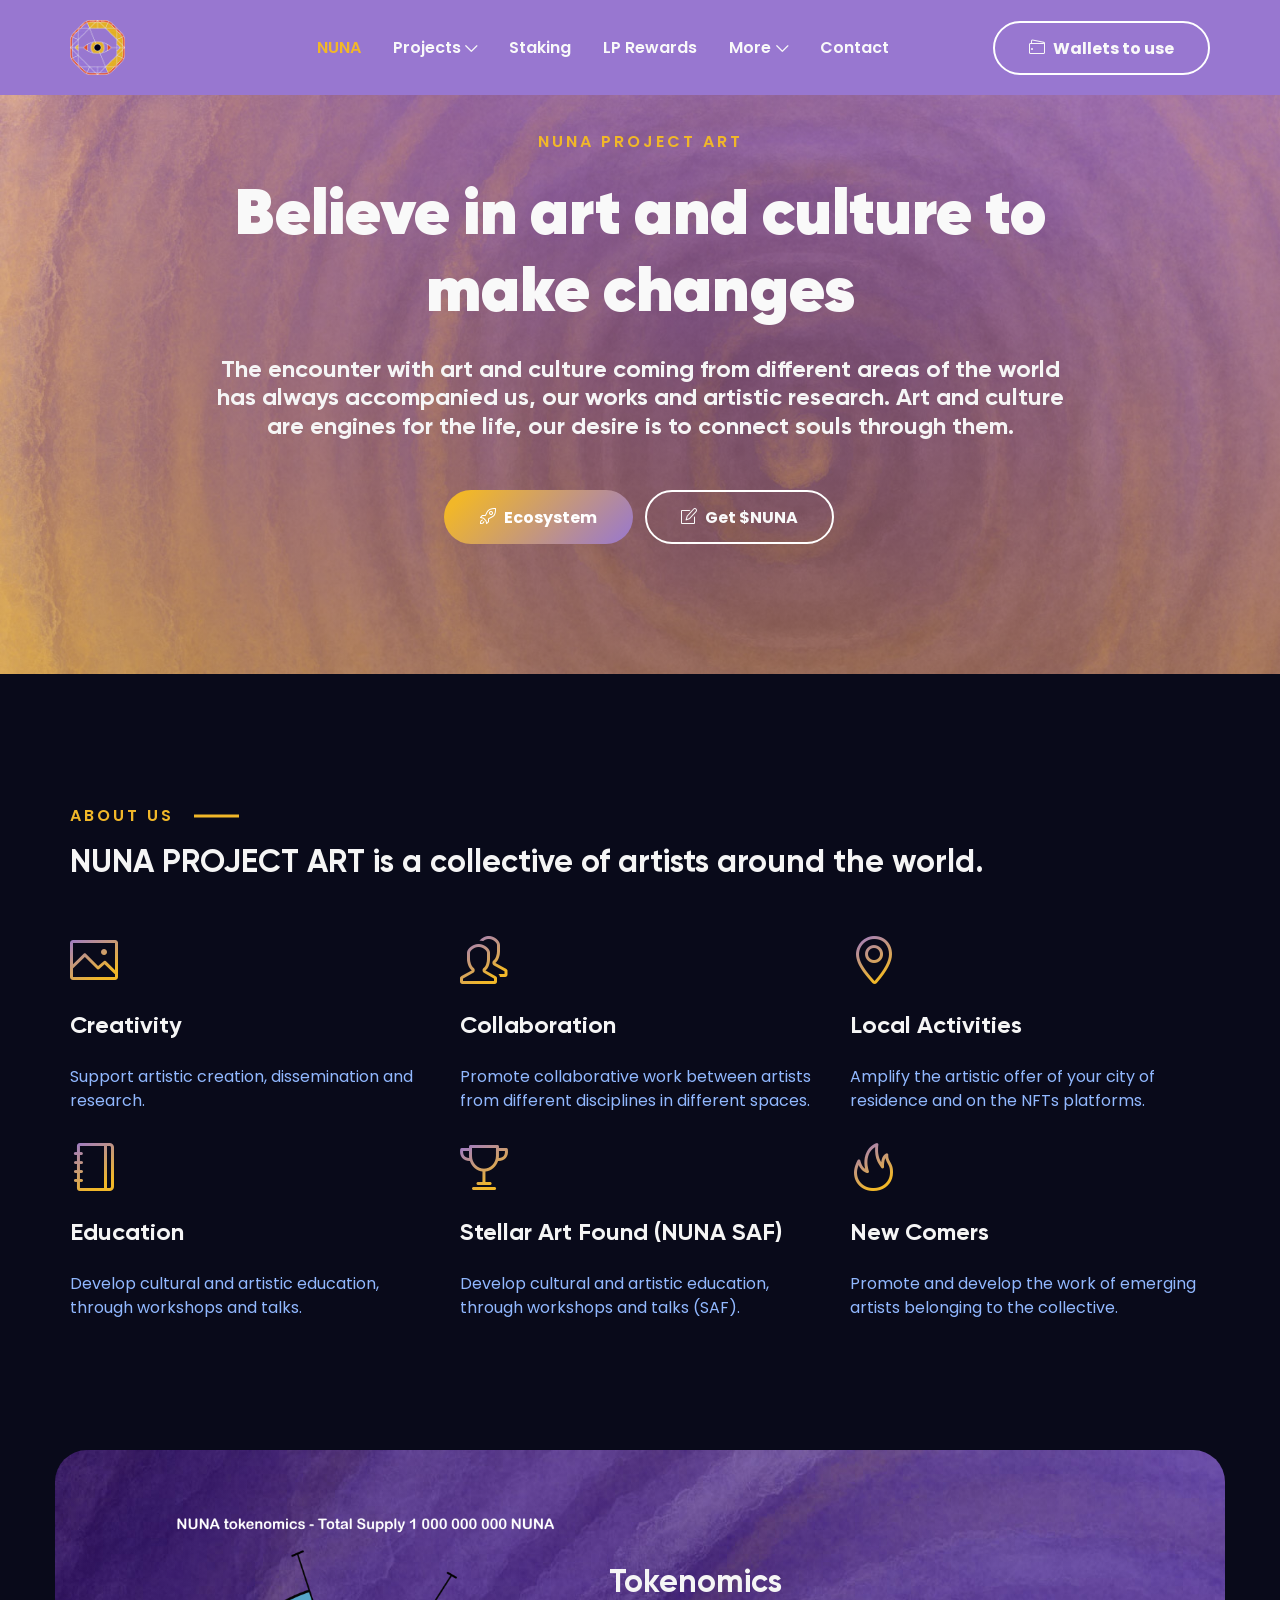
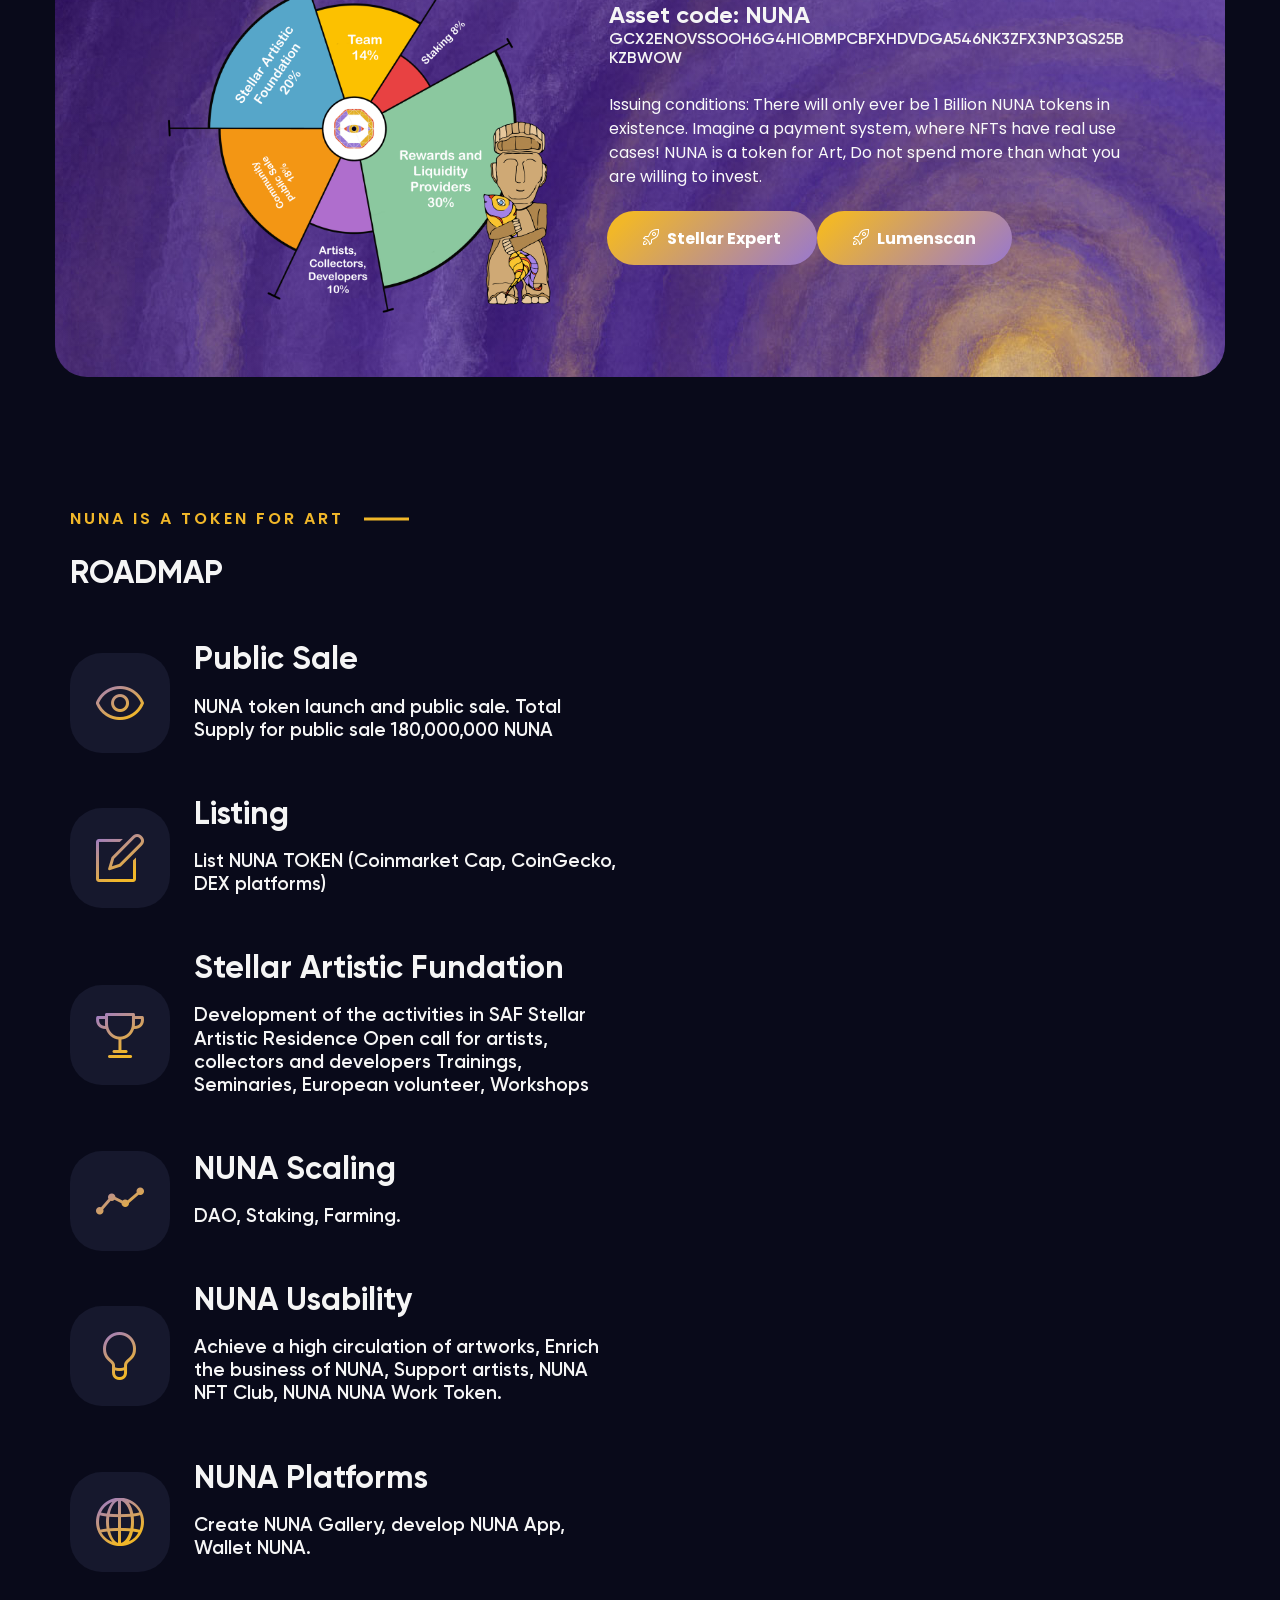
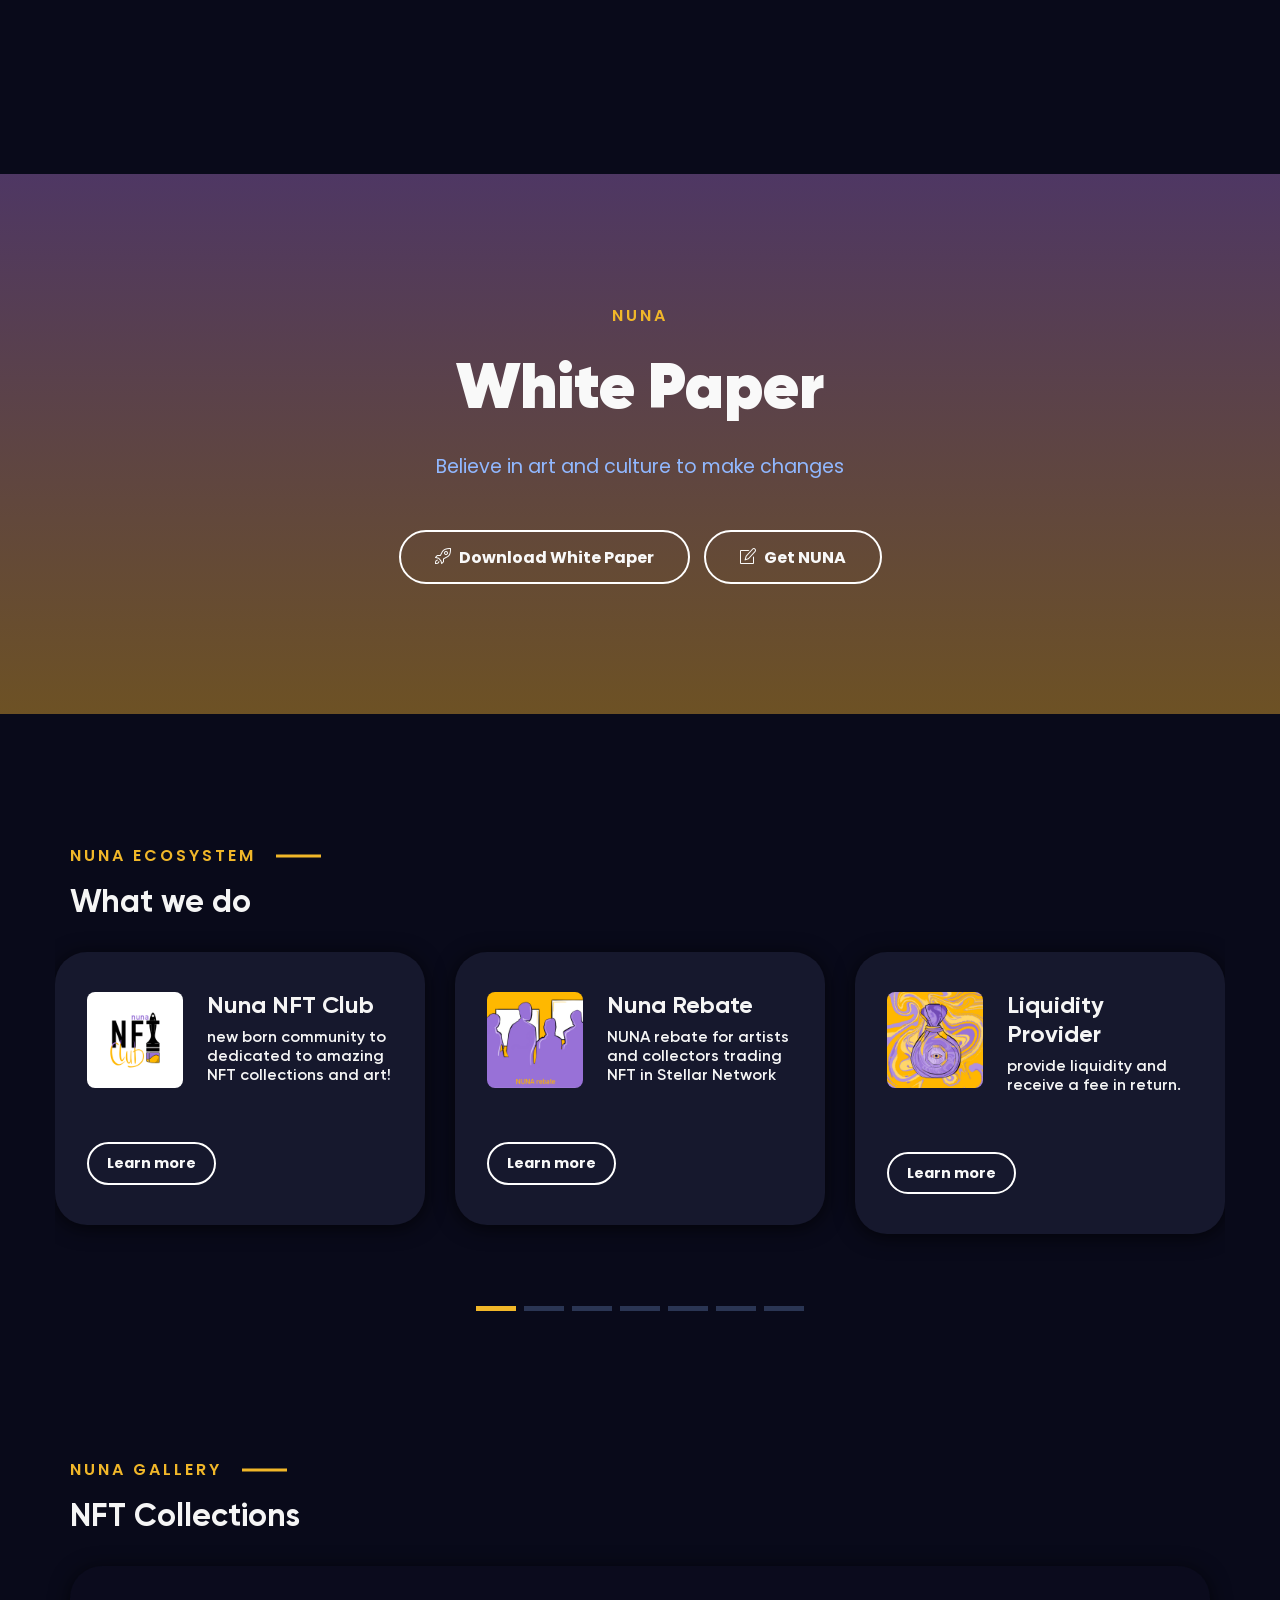
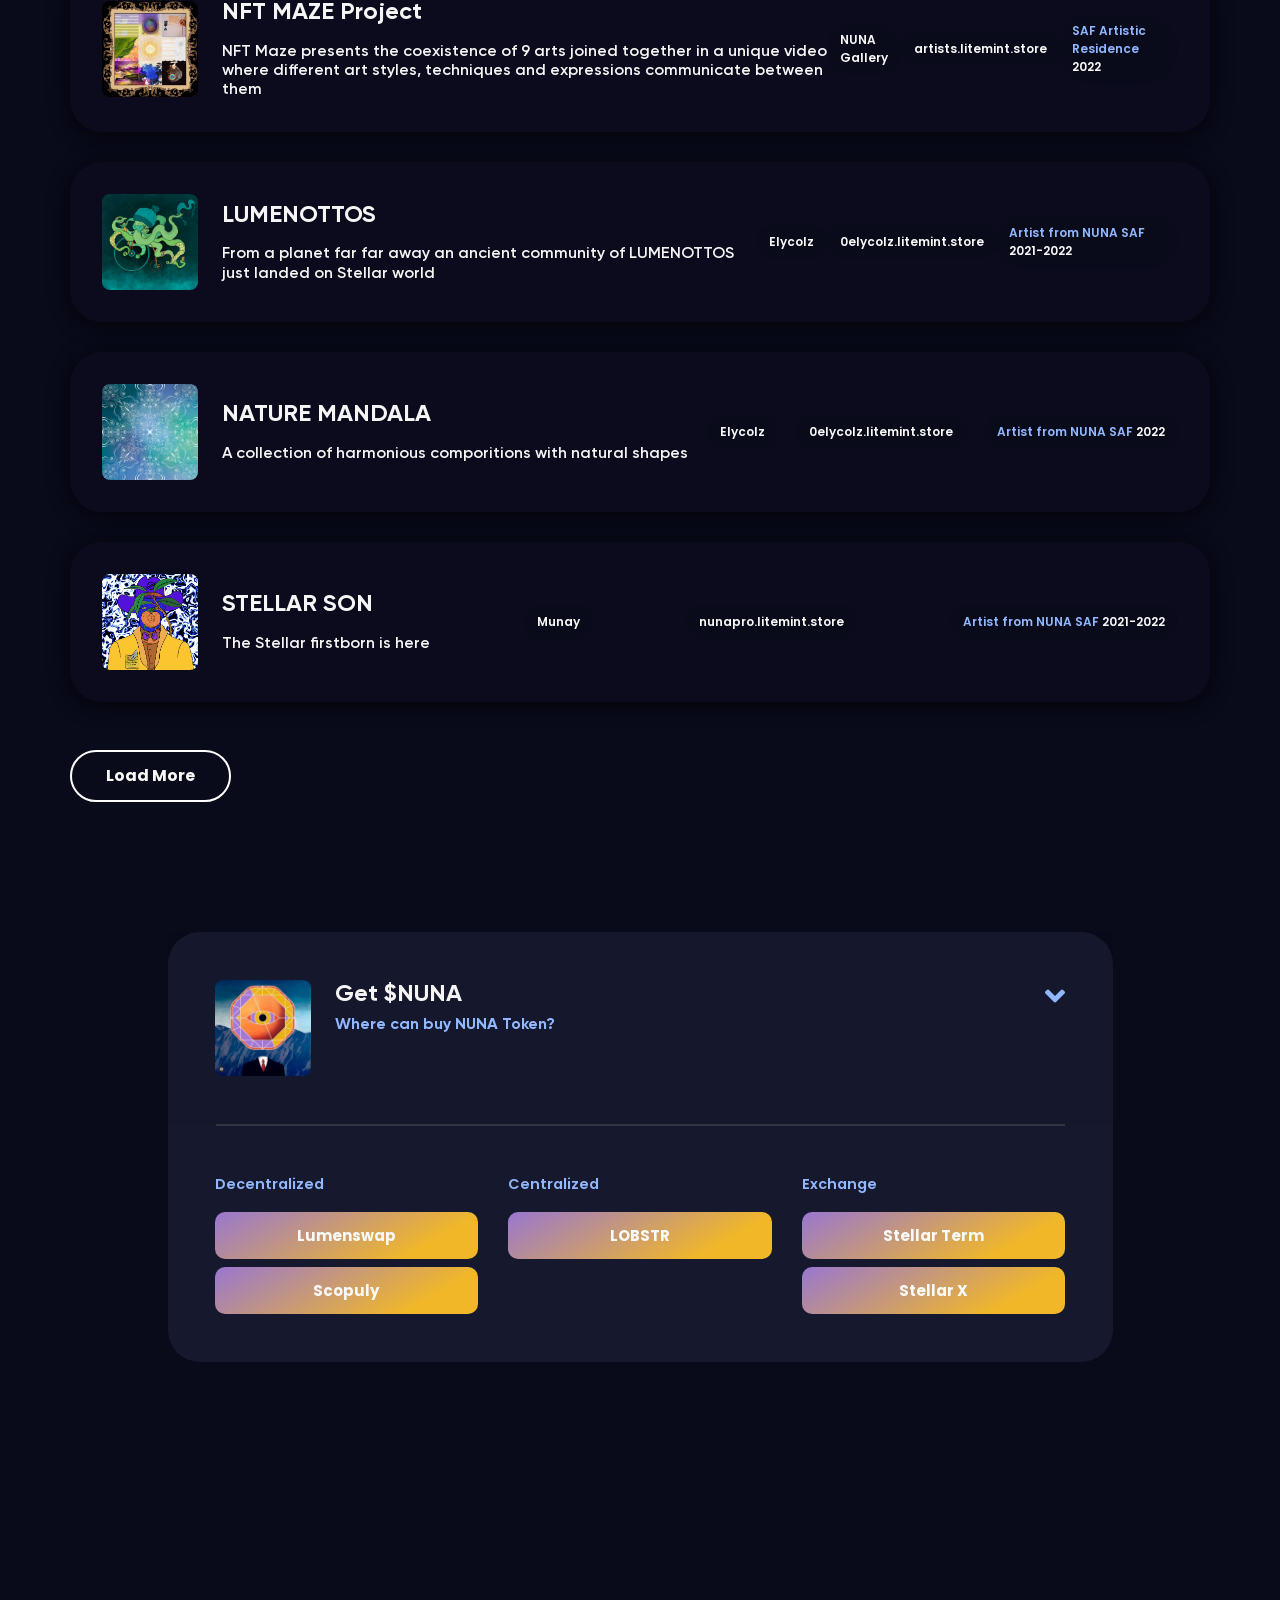
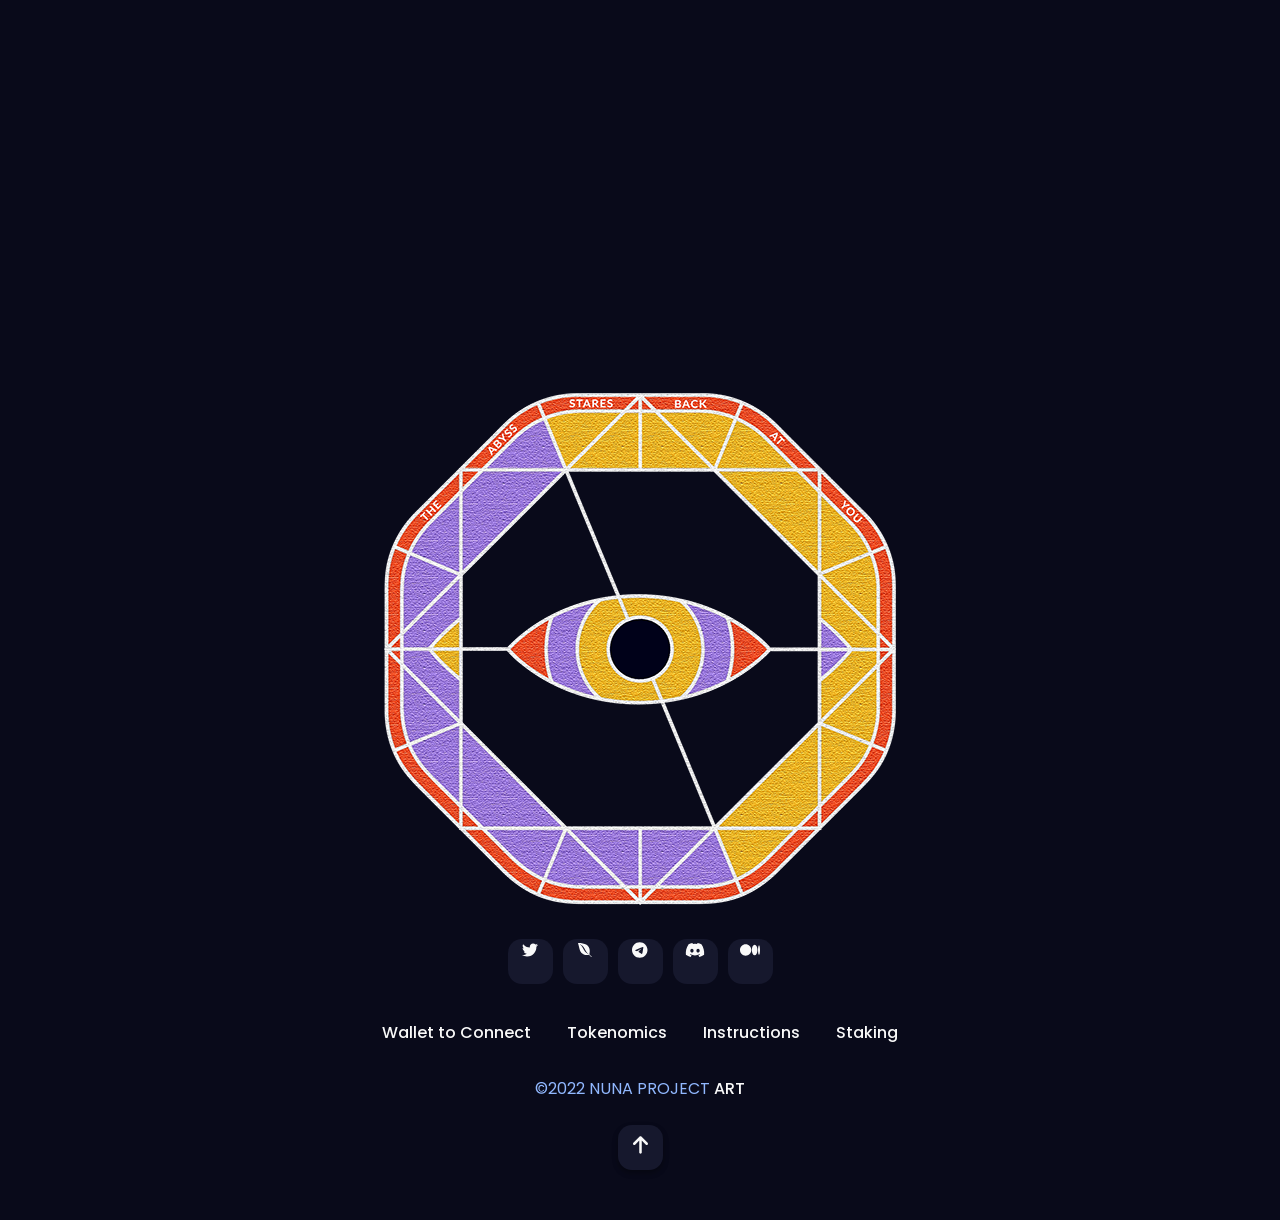
==== commit 3a05747b: "Add files via upload" ====
--- a/index.html
+++ b/index.html
@@ -142,7 +142,7 @@
                     <!-- Navbar Action Button -->
                     <ul class="navbar-nav action">
                         <li class="nav-item ml-2">
-                            <a href="wallet-connect.html" class="btn ml-lg-auto btn-bordered-white"><i class="icon-wallet mr-md-2"></i>Wallet to use</a>
+                            <a href="wallet-connect.html" class="btn ml-lg-auto btn-bordered-white"><i class="icon-wallet mr-md-2"></i>Wallets to use</a>
                         </li>
                     </ul>
 
@@ -161,7 +161,8 @@
                             <div class="intro text-center mb-5">
                                 <span class="intro-text">Nuna Project Art</span>
                                 <h1 class="mt-4">Believe in art and culture to make changes</h1>
-                                <h4>The encounter with art and culture coming from different areas of the world has always accompanied us, our trips, works and artistic research. Art and culture are an engine for the life, our desire is to connect souls through them.</h4>
+                                <h4>The encounter with art and culture coming from different areas of the world has always accompanied us, our works and artistic research. 
+                                    Art and culture are engines for the life, our desire is to connect souls through them.</h4>
                             </div>
                             <!-- Buttons -->
                             <div class="button-group">
@@ -404,7 +405,7 @@
                                     </div>
                                     <!-- Buttons -->
                                     <div class="button-group">
-                                        <a class="btn btn-bordered-white" href="assets\doc\NUNAwhitepaper.pdf"><i class="icon-rocket mr-2"></i>Download White Paper</a>
+                                        <a class="btn btn-bordered-white" href="https://ipfs.io/ipfs/QmbYNk5HxfRrR9kZocFPuzEWyp2kaKkEUexNEEaUCAp5VH?filename=NUNAwhitepaper.pdf" target="_blank"><i class="icon-rocket mr-2"></i>Download White Paper</a>
                                         <a class="btn btn-bordered-white" href="#getnuna"><i class="icon-note mr-2"></i>Get NUNA</a>
                                     </div>
                                 </div>
@@ -487,7 +488,7 @@
                                 <div class="card project-card">
                                     <div class="media">
                                         <a href="project-details.html">
-                                            <img class="card-img-top avatar-max-lg" src="assets\img\content\nunalp.PNG" alt="">
+                                            <img class="card-img-top avatar-max-lg" src="assets\img\content\nunalp.jpg" alt="">
                                         </a>
                                         <div class="media-body ml-4">
                                             <a href="project-details.html">
@@ -511,7 +512,7 @@
                                 <div class="card project-card">
                                     <div class="media">
                                         <a href="project-details.html">
-                                            <img class="card-img-top avatar-max-lg" src="assets\img\content\staking.png" alt="">
+                                            <img class="card-img-top avatar-max-lg" src="assets\img\content\staking.jpg" alt="">
                                         </a>
                                         <div class="media-body ml-4">
                                             <a href="project-details.html">
@@ -525,7 +526,7 @@
                                     </div>
                                     <!-- Project Footer -->
                                     <div class="project-footer d-flex align-items-center mt-4 mt-md-5">
-                                        <a class="btn btn-bordered-white btn-smaller" href="project-details.html">Learn more</a>
+                                        <a class="btn btn-bordered-white btn-smaller" href="staking-1.html" target="_blank">Learn more</a>
                                       
                                     </div>
                                 </div>
@@ -535,7 +536,7 @@
                                 <div class="card project-card">
                                     <div class="media">
                                         <a href="project-details.html">
-                                            <img class="card-img-top avatar-max-lg" src="assets\img\content\nunapp.png" alt="">
+                                            <img class="card-img-top avatar-max-lg" src="assets\img\content\nunapp.jpg" alt="">
                                         </a>
                                         <div class="media-body ml-4">
                                             <a href="project-details.html">
@@ -638,7 +639,7 @@
                             <!-- Project Content -->
                             <div class="project-content d-md-flex flex-column flex-md-row align-items-center justify-content-md-between">
                                 <div class="item-header d-flex align-items-center mb-4 mb-md-0">
-                                    <img class="card-img-top avatar-max-lg" src="assets\img\content\nftmaze.png" alt="">
+                                    <img class="card-img-top avatar-max-lg" src="assets\img\content\nftmaze.jpg" alt="">
                                     <div class="content ml-4">
                                         <h4 class="m-0">NFT MAZE Project</h4>
                                         <h6 class="mt-3 mb-0">NFT Maze presents the coexistence of 9 arts joined together in a unique video where different art styles, 
@@ -667,7 +668,7 @@
                             <!-- Project Content -->
                             <div class="project-content d-md-flex flex-column flex-md-row align-items-center justify-content-md-between">
                                 <div class="item-header d-flex align-items-center mb-4 mb-md-0">
-                                    <img class="card-img-top avatar-max-lg" src="assets\img\content\lumenotto1.png" alt="">
+                                    <img class="card-img-top avatar-max-lg" src="assets\img\content\pulpo.jpg" alt="">
                                     <div class="content ml-4">
                                         <h4 class="m-0">LUMENOTTOS</h4>
                                         <h6 class="mt-3 mb-0">From a planet far far away an ancient community of LUMENOTTOS just landed on Stellar world</h6>
@@ -685,7 +686,7 @@
                                     <span>2021-2022</span>
                                 </div>
                             </div>
-                            <a class="project-link" href="project-details.html"></a>
+                            <a class="project-link" href="https://litemint.com/explore?n=0elycolz.litemint.store" target="_blank"></a>
                         </div>
                     </div>
                     <div class="col-12 item">
@@ -712,7 +713,7 @@
                                     <span>2022</span>
                                 </div>
                             </div>
-                            <a class="project-link" href="project-details.html"></a>
+                            <a class="project-link" href="https://litemint.com/explore?n=0elycolz.litemint.store" target="_blank"></a>
                         </div>
                     </div>
                     <div class="col-12 item">
@@ -722,7 +723,7 @@
     <!-- Project Content -->
     <div class="project-content d-md-flex flex-column flex-md-row align-items-center justify-content-md-between">
         <div class="item-header d-flex align-items-center mb-4 mb-md-0">
-            <img class="card-img-top avatar-max-lg" src="assets\img\content\STELLARSON.png" alt="">
+            <img class="card-img-top avatar-max-lg" src="assets\img\content\STELLARSON.jpg" alt="">
             <div class="content ml-4">
                 <h4 class="m-0">STELLAR SON</h4>
                 <h6 class="mt-3 mb-0">The Stellar firstborn is here</h6>
@@ -740,7 +741,7 @@
             <span>2021-2022</span>
         </div>
     </div>
-    <a class="project-link" href="project-details.html"></a>
+    <a class="project-link" href="https://litemint.com/explore?n=nunapro.litemint.store" target="_blank"></a>
 </div>
 </div>
 <div class="col-12 item">
@@ -750,7 +751,7 @@
     <!-- Project Content -->
     <div class="project-content d-md-flex flex-column flex-md-row align-items-center justify-content-md-between">
         <div class="item-header d-flex align-items-center mb-4 mb-md-0">
-            <img class="card-img-top avatar-max-lg" src="assets\img\content\jlhuerta1.png" alt="">
+            <img class="card-img-top avatar-max-lg" src="assets\img\content\jlhuerta1.jpg" alt="">
             <div class="content ml-4">
                 <h4 class="m-0">ELECTRO ORGANIC GROWTH</h4>
                 <h6 class="mt-3 mb-0">A collection that suggests that how the progress of civilization is related to technology and tools
@@ -769,7 +770,7 @@
             <span>2021-2022</span>
         </div>
     </div>
-    <a class="project-link" href="project-details.html"></a>
+    <a class="project-link" href="https://litemint.com/explore?n=jlhuerta.litemint.store" target="_blank"></a>
 </div>
 </div>
 <div class="col-12 item">
@@ -797,7 +798,7 @@
                                     <span>2022</span>
                                 </div>
                             </div>
-                            <a class="project-link" href="project-details.html"></a>
+                            <a class="project-link" href="https://litemint.com/explore?n=nunapro.litemint.store" target="_blank"></a>
                         </div>
                     </div>
                     <div class="col-12 item">
@@ -825,7 +826,7 @@
                                 <span>2022</span>
                             </div>
                         </div>
-                        <a class="project-link" href="project-details.html"></a>
+                        <a class="project-link" href="https://litemint.com/explore?n=turgleez.litemint.store" target="_blank"></a>
                     </div>
                 </div>
                 <div class="col-12 item">
@@ -835,7 +836,7 @@
                             <!-- Project Content -->
                             <div class="project-content d-md-flex flex-column flex-md-row align-items-center justify-content-md-between">
                                 <div class="item-header d-flex align-items-center mb-4 mb-md-0">
-                                    <img class="card-img-top avatar-max-lg" src="assets\img\content\lumen.png" alt="">
+                                    <img class="card-img-top avatar-max-lg" src="assets\img\content\lumen.jpg" alt="">
                                     <div class="content ml-4">
                                         <h4 class="m-0">PECULIAR POEMS</h4>
                                         <h6 class="mt-3 mb-0">Unusual poetry for unusual times</h6>
@@ -852,7 +853,7 @@
                                     <span>2021-2022</span>
                                 </div>
                             </div>
-                            <a class="project-link" href="project-details.html"></a>
+                            <a class="project-link" href="https://litemint.com/explore?n=lumen.litemint.store" target="_blank"></a>
                         </div>
                     </div>
                     <div class="col-12 item">
@@ -880,7 +881,7 @@
                                     <span>2021-2022</span>
                                 </div>
                             </div>
-                            <a class="project-link" href="project-details.html"></a>
+                            <a class="project-link" href="https://litemint.com/explore?n=ink.litemint.store" target="_blank"></a>
                         </div>
                     </div>
                 </div>
--- a/assets/css/style.css
+++ b/assets/css/style.css
@@ -0,0 +1,3384 @@
+/*----------------------------------------------
+*
+* [Main Stylesheet]
+*
+* Theme    : Gameon
+* Version  : 1.0
+* Author   : Themeland
+* Support  : hridoy1272@gmail.com
+* 
+----------------------------------------------*/
+/*----------------------------------------------
+*
+* [Font Import]
+*
+* Jost    : https://fonts.google.com
+* Poppins : https://fonts.google.com
+*
+----------------------------------------------*/
+@import url("https://fonts.googleapis.com/css?family=Poppins:300,400,500,600,700&display=swap");
+/*----------------------------------------------
+
+[ALL CONTENTS]
+
+1. Import
+2. Root
+3. Reset
+4. General 
+5. Section 
+6. Helper Class
+7. Header
+8. Feature
+9. Footer
+10. Modal
+11. Miscellaneous
+12. Blog
+13. All Media Queries
+
+----------------------------------------------*/
+/*----------------------------------------------
+1. Import
+----------------------------------------------*/
+/* #region Import */
+@import url(vendor/bootstrap.min.css);
+@import url(vendor/animate.min.css);
+@import url(vendor/all.min.css);
+@import url(vendor/icons.min.css);
+@import url(vendor/gilroy.css);
+@import url(vendor/slider.min.css);
+@import url(vendor/gallery.min.css);
+/* #endregion Import */
+/*----------------------------------------------
+2. Root
+----------------------------------------------*/
+/* #region Root */
+:root {
+  --primary-font: 'Gilroy', sans-serif;
+  --secondary-font: 'Poppins', sans-serif;
+  --h1-size: 4rem;
+  --h1-weight: 900;
+  --h2-size: 2rem;
+  --h2-weight: 700;
+  --h3-size: 1rem;
+  --h3-weight: 600;
+  --h4-size: 1.5rem;
+  --h4-weight: 600;
+  --h5-size: 1.2rem;
+  --h5-weight: 600;
+  --h6-size: 1rem;
+  --h6-weight: 600;
+  --p-size: 1rem;
+  --p-weight: 400;
+  --header-bg-color: #9877d0;
+  --nav-brand-height: 55px;
+  --top-nav-item-color: #F5F5F5;
+  --nav-item-color: #121117;
+  --primary-color: #f1b729;
+  --secondary-color: #9877d0;
+  --white-color: #F9F9F9;
+  --black-color: #040402;
+  --grey-color: #f3f5f7;
+  --dark-grey-color: #191919;
+  --primary-t-color: #F5F5F5;
+  --secondary-t-color: #F5F5F5;
+  --primary-p-color: #91b8ff;
+  --secondary-p-color: #E1E1E1;
+  --primary-b-color: #F5F5F5;
+  --primary-l-color: rgba(0, 0, 0, 0.684);
+  --secondary-l-color: rgba(255, 255, 255, 0.666);
+  --valid-color: #007A4D;
+  --invalid-color: #E34F4F;
+  --primary-bg-color: #090A1A;
+  --primary-bg-color-2: #EEEEEE;
+  --primary-bg-color-3: #E5E5E5;
+  --secondary-bg-color: #040402;
+  --secondary-bg-color-2: #111111;
+  --secondary-bg-color-3: #191919;
+  --card-bg-color: #16182D;
+  --footer-bg-color: #121117;
+}
+
+/* #endregion Root */
+/*----------------------------------------------
+3. Reset
+HTML5 display-role reset for older browsers
+----------------------------------------------*/
+/* #region Reset */
+a,
+abbr,
+acronym,
+address,
+applet,
+article,
+aside,
+audio,
+b,
+big,
+blockquote,
+body,
+canvas,
+caption,
+center,
+cite,
+code,
+dd,
+del,
+details,
+dfn,
+div,
+dl,
+dt,
+em,
+embed,
+fieldset,
+figcaption,
+figure,
+footer,
+form,
+h1,
+h2,
+h3,
+h4,
+h5,
+h6,
+header,
+hgroup,
+html,
+i,
+iframe,
+img,
+ins,
+kbd,
+label,
+legend,
+li,
+mark,
+menu,
+nav,
+object,
+ol,
+output,
+p,
+pre,
+q,
+ruby,
+s,
+samp,
+section,
+small,
+span,
+strike,
+strong,
+sub,
+summary,
+sup,
+table,
+tbody,
+td,
+tfoot,
+th,
+thead,
+time,
+tr,
+tt,
+u,
+ul,
+var,
+video {
+  margin: 0;
+  padding: 0;
+  border: 0;
+  font-size: 100%;
+  vertical-align: baseline;
+}
+
+article,
+aside,
+details,
+figcaption,
+figure,
+footer,
+header,
+hgroup,
+menu,
+nav,
+section {
+  display: block;
+}
+
+html {
+  overflow-x: hidden;
+}
+
+body {
+  font-family: var(--secondary-font);
+  color: var(--primary-p-color);
+  background-color: var(--primary-bg-color);
+}
+
+body.odd {
+  background-color: var(--secondary-bg-color);
+}
+
+body:not(.page-template) .odd:not(.comment) {
+  color: #8E8E8E;
+}
+
+body.page-template .odd {
+  color: var(--white-color);
+}
+
+ol,
+ul {
+  padding-left: 20px;
+}
+
+ol {
+  list-style: decimal;
+}
+
+ul {
+  list-style: disc;
+}
+
+ul ul {
+  list-style: circle;
+}
+
+pre,
+code {
+  display: block;
+  margin: 1rem 0;
+  color: var(--primary-color);
+}
+
+blockquote,
+q {
+  display: block;
+  margin: 1rem 0;
+  quotes: none;
+  quotes: none;
+  font-style: italic;
+  padding: 1rem 1.5rem;
+  border-left: 5px solid var(--primary-bg-color-3);
+}
+
+.odd blockquote,
+q {
+  border-left: 5px solid var(--secondary-bg-color-3);
+}
+
+blockquote:before,
+blockquote:after,
+q:before,
+q:after {
+  content: '';
+  content: none;
+}
+
+blockquote p,
+q p {
+  margin: 0;
+}
+
+figure {
+  margin-bottom: 1.5rem;
+}
+
+figcaption {
+  margin-bottom: 1.5rem;
+  font-style: italic;
+  padding: 1rem 1.5rem;
+  border-left: 5px solid var(--primary-bg-color-3);
+}
+
+.odd figcaption {
+  border-left: 5px solid var(--secondary-bg-color-3);
+}
+
+table {
+  border-collapse: collapse;
+  border-spacing: 0;
+}
+
+/* #endregion Reset */
+/*----------------------------------------------
+4. General
+----------------------------------------------*/
+/* #region General */
+::-moz-selection {
+  background: rgba(166, 175, 189, 0.3);
+}
+
+::selection {
+  background: rgba(166, 175, 189, 0.3);
+}
+
+::-moz-selection {
+  background: rgba(166, 175, 189, 0.3);
+}
+
+*,
+*:after,
+*:before {
+  -webkit-box-sizing: border-box;
+          box-sizing: border-box;
+}
+
+a:not(.btn),
+a:link:not(.btn),
+a:visited:not(.btn),
+a:hover:not(.btn),
+a:active:not(.btn) {
+  font-size: 1rem;
+  font-weight: 400;
+  line-height: 1.5;
+  color: var(--primary-color);
+  text-decoration: none;
+  -webkit-transition: all .4s ease-out 0s;
+  transition: all .4s ease-out 0s;
+}
+
+a:not([href]),
+a:not([href]):hover,
+a:not([href]) i,
+a:not([href]) i:hover {
+  color: var(--primary-b-color);
+}
+
+p {
+  margin: 1.5rem 0;
+  font-size: var(--p-size);
+  font-weight: var(--p-weight);
+  line-height: 1.5;
+  -ms-word-wrap: break-word;
+  word-wrap: break-word;
+}
+
+p:first-child {
+  margin-top: 0;
+}
+
+p:last-child {
+  margin-bottom: 0;
+}
+
+.odd:not(.comment) p {
+  color: var(--white-color);
+}
+
+.page-template .odd p {
+  opacity: 0.7;
+}
+
+.swiper-wrapper.odd p {
+  opacity: 0.8;
+}
+
+h1 {
+  margin-bottom: 1.5rem;
+  font-size: var(--h1-size);
+  font-weight: var(--h1-weight);
+  line-height: 1.2;
+  font-family: var(--primary-font);
+  color: var(--primary-color);
+  -ms-word-wrap: break-word;
+  word-wrap: break-word;
+}
+
+h1 em {
+  display: block;
+  font-size: var(--h2-size);
+  font-weight: 300;
+}
+
+h2 {
+  margin: 1.5rem 0;
+  font-size: var(--h2-size);
+  font-weight: var(--h2-weight);
+  line-height: 1.2;
+  font-family: var(--primary-font);
+  color: var(--primary-t-color);
+  -ms-word-wrap: break-word;
+  word-wrap: break-word;
+}
+
+.odd h2 {
+  color: var(--white-color);
+}
+
+h3 {
+  margin: 1.5rem 0;
+  font-size: 2rem;
+  font-weight: 700;
+  line-height: 1.2;
+  font-family: var(--primary-font);
+  color: var(--primary-t-color);
+  -ms-word-wrap: break-word;
+  word-wrap: break-word;
+}
+
+h4 {
+  margin: 1.5rem 0;
+  font-size: 1.5rem;
+  font-weight: 700;
+  line-height: 1.2;
+  font-family: var(--primary-font);
+  color: var(--primary-t-color);
+  -ms-word-wrap: break-word;
+  word-wrap: break-word;
+}
+
+.odd h4 {
+  color: var(--secondary-t-color);
+}
+
+h5 {
+  margin: 1.5rem 0;
+  font-size: 1.2rem;
+  font-weight: 600;
+  line-height: 1.2;
+  font-family: var(--primary-font);
+  color: var(--primary-t-color);
+  -ms-word-wrap: break-word;
+  word-wrap: break-word;
+}
+
+h6 {
+  margin: 1.5rem 0;
+  font-size: 1rem;
+  font-weight: 600;
+  line-height: 1.2;
+  font-family: var(--primary-font);
+  color: var(--primary-t-color);
+  -ms-word-wrap: break-word;
+  word-wrap: break-word;
+}
+
+b,
+strong {
+  font-weight: 700;
+}
+
+li {
+  margin: 0.5rem 0;
+  font-size: 1rem;
+  font-weight: 400;
+  line-height: 1.5;
+}
+
+img {
+  max-width: 100%;
+  height: auto;
+  vertical-align: middle;
+}
+
+::-webkit-input-placeholder {
+  color: var(--primary-p-color) !important;
+}
+
+:-ms-input-placeholder {
+  color: var(--primary-p-color) !important;
+}
+
+::-ms-input-placeholder {
+  color: var(--primary-p-color) !important;
+}
+
+::placeholder {
+  color: var(--primary-p-color) !important;
+}
+
+table {
+  border-collapse: separate;
+  border-spacing: 10px;
+}
+
+table td {
+  padding: 10px 0;
+}
+
+table th {
+  padding: 10px 0;
+}
+
+dt {
+  margin: 15px 0;
+}
+
+address {
+  margin-bottom: 1rem;
+}
+
+form {
+  width: 100%;
+}
+
+form label {
+  width: 100%;
+}
+
+input,
+textarea,
+select {
+  width: 100%;
+  height: 50px;
+  background: no-repeat;
+  -webkit-box-shadow: none;
+          box-shadow: none;
+  padding: 0.7rem 1rem;
+  border-color: var(--primary-l-color);
+  border-width: 2px;
+  border-radius: 2px;
+}
+
+input:focus,
+textarea:focus,
+select:focus {
+  background: no-repeat;
+  color: inherit;
+  outline: none;
+  border-color: inherit;
+  -webkit-box-shadow: none;
+          box-shadow: none;
+}
+
+input {
+  border-color: var(--primary-p-color);
+  color: var(--primary-p-color);
+}
+
+input:focus {
+  border-color: var(--primary-t-color);
+  color: var(--primary-t-color);
+}
+
+input[type="radio"] {
+  height: initial;
+}
+
+input[type="submit"] {
+  border: 1px solid;
+  padding: 2.5px 10px;
+  display: block;
+  width: -webkit-fit-content;
+  width: -moz-fit-content;
+  width: fit-content;
+  max-width: 200px;
+  text-align: center;
+  color: var(--primary-color);
+}
+
+input[type="submit"]:hover {
+  background-color: var(--primary-color);
+  color: var(--primary-b-color);
+  border-color: var(--primary-color);
+}
+
+input[type=checkbox] {
+  width: 20px;
+  height: 20px;
+}
+
+textarea {
+  height: 100px;
+  resize: none;
+  border-color: var(--primary-p-color);
+  color: var(--primary-t-color);
+}
+
+textarea:focus {
+  border-color: var(--primary-t-color);
+  color: var(--primary-t-color);
+}
+
+select {
+  -webkit-appearance: none;
+     -moz-appearance: none;
+          appearance: none;
+  text-indent: 1px;
+  text-overflow: '';
+  line-height: 1.2;
+  border-color: var(--primary-l-color);
+  color: var(--primary-t-color);
+}
+
+select option {
+  color: #2f323a;
+}
+
+select:focus {
+  border-color: var(--primary-t-color);
+  color: var(--primary-t-color);
+}
+
+hr {
+  margin: 35px 0;
+  border-top: 1px dashed var(--primary-l-color);
+}
+
+.odd hr {
+  margin: 35px 15px;
+  border-top: 1px dashed var(--secondary-l-color);
+}
+
+table {
+  width: 100%;
+}
+
+tr:not(:last-child) {
+  border-bottom: 1px solid;
+  border-color: var(--primary-l-color);
+}
+
+.odd tr:not(:last-child) {
+  border-bottom: 1px solid;
+  border-color: var(--secondary-l-color);
+}
+
+td {
+  padding: 10px 0;
+}
+
+/* #endregion General */
+/*----------------------------------------------
+5. Section
+----------------------------------------------*/
+/* #region Section */
+section {
+  width: 100%;
+  padding: 130px 0;
+  background-size: cover;
+  background-attachment: fixed;
+  background-position: center;
+}
+
+section.no-hero {
+  padding: 150px 0 130px;
+}
+
+section#slider:not(.bg-inherit) {
+  background-color: var(--hero-bg-color);
+}
+
+main {
+  padding: 0;
+}
+
+aside {
+  padding: 0;
+}
+
+.container {
+  padding: 0;
+  max-width: 1170px;
+}
+
+.container.header {
+  max-width: 1140px;
+}
+
+.container.full {
+  max-width: 100%;
+}
+
+.container.full-grid {
+  padding: 0;
+  max-width: calc(100% - 30px);
+  margin: 0 15px;
+}
+
+.container.smaller {
+  max-width: 970px;
+}
+
+.row {
+  margin-left: 0;
+  margin-right: 0;
+}
+
+.vh-100 {
+  height: 100vh;
+}
+
+.vh-75 {
+  height: 75vh;
+}
+
+.clearfix {
+  display: block;
+  content: "";
+  clear: both;
+}
+
+/* #endregion Section */
+/*----------------------------------------------
+6. Helper Class
+----------------------------------------------*/
+/* #region Helper Class */
+.gameon-preloader {
+  position: fixed;
+  top: 0;
+  left: 0;
+  height: 100%;
+  width: 100%;
+  display: -webkit-box;
+  display: -ms-flexbox;
+  display: flex;
+  -webkit-box-pack: center;
+      -ms-flex-pack: center;
+          justify-content: center;
+  -webkit-box-align: center;
+      -ms-flex-align: center;
+          align-items: center;
+  cursor: default;
+  z-index: 99999;
+}
+
+.gameon-preloader .preloader-animation {
+  z-index: 1000;
+}
+
+.gameon-preloader .preloader-animation .spinner {
+  height: 8em;
+  width: 8em;
+  margin: 0 auto 3.5em auto;
+  border: 10px solid var(--card-bg-color);
+  border-top-color: var(--primary-color);
+  border-radius: 50%;
+  -webkit-animation: spinner 1s infinite linear;
+          animation: spinner 1s infinite linear;
+}
+
+.gameon-preloader .preloader-animation p {
+  letter-spacing: 8px;
+}
+
+.gameon-preloader .loader-animation {
+  position: fixed;
+  top: 0;
+  left: 0;
+  height: 100%;
+  width: 100%;
+  z-index: 1;
+  pointer-events: none;
+}
+
+.gameon-preloader .loader-animation .single-loader .loader-bg {
+  height: 100%;
+  width: 100%;
+  left: 0;
+  background-color: var(--primary-bg-color);
+  -webkit-transition: all 800ms cubic-bezier(0.77, 0, 0.175, 1);
+  transition: all 800ms cubic-bezier(0.77, 0, 0.175, 1);
+}
+
+.gameon-preloader.loaded {
+  visibility: hidden;
+}
+
+.gameon-preloader.loaded .preloader-animation {
+  opacity: 0;
+  visibility: hidden;
+  -webkit-transition: 0.3s ease-out;
+  transition: 0.3s ease-out;
+}
+
+.gameon-preloader.loaded .single-loader .loader-bg {
+  width: 0;
+  -webkit-transition: 0.7s all cubic-bezier(0.1, 0.1, 0.1, 1);
+  transition: 0.7s all cubic-bezier(0.1, 0.1, 0.1, 1);
+}
+
+@-webkit-keyframes spinner {
+  to {
+    -webkit-transform: rotateZ(360deg);
+            transform: rotateZ(360deg);
+  }
+}
+
+@keyframes spinner {
+  to {
+    -webkit-transform: rotateZ(360deg);
+            transform: rotateZ(360deg);
+  }
+}
+
+@-webkit-keyframes animated-letters {
+  0%,
+  75%,
+  100% {
+    opacity: 0;
+    -webkit-transform: rotateY(-90deg);
+            transform: rotateY(-90deg);
+  }
+  25%,
+  50% {
+    opacity: 1;
+    -webkit-transform: rotateY(0deg);
+            transform: rotateY(0deg);
+  }
+}
+
+@keyframes animated-letters {
+  0%,
+  75%,
+  100% {
+    opacity: 0;
+    -webkit-transform: rotateY(-90deg);
+            transform: rotateY(-90deg);
+  }
+  25%,
+  50% {
+    opacity: 1;
+    -webkit-transform: rotateY(0deg);
+            transform: rotateY(0deg);
+  }
+}
+
+.avatar-sm {
+  height: 3rem;
+  width: 3rem;
+}
+
+.avatar-md {
+  height: 4rem;
+  width: 4rem;
+}
+
+.avatar-lg {
+  height: 5rem;
+  width: 5rem;
+}
+
+.avatar-max-lg {
+  height: 6rem;
+  width: 6rem;
+}
+
+.intro {
+  margin-bottom: 60px;
+}
+
+.intro .intro-text {
+  position: relative;
+  display: inline-block;
+  font-weight: 600;
+  color: var(--primary-color);
+  text-transform: uppercase;
+  letter-spacing: 3px;
+}
+
+.intro .intro-text::after {
+  position: absolute;
+  content: '';
+  height: 3px;
+  width: 45px;
+  background-color: var(--primary-color);
+  top: 50%;
+  left: calc(100% + 20px);
+  -webkit-transform: translateY(-50%);
+          transform: translateY(-50%);
+}
+
+.intro h1:first-child,
+.intro h2:first-child,
+.intro h3:first-child {
+  margin-top: 0;
+}
+
+.intro.text-center span::after {
+  content: none;
+}
+
+.list-group-item {
+  margin: 0;
+  background: none;
+  font-size: 1rem;
+  padding-right: 0;
+  padding-left: 0;
+  background-color: transparent;
+  border-color: var(--card-bg-color);
+}
+
+.list-group-item:first-child {
+  border: none;
+}
+
+.list-group-item a {
+  -webkit-transition: 0.3s;
+  transition: 0.3s;
+}
+
+.list-group-item .badge.circle {
+  background-color: var(--card-bg-color);
+}
+
+.post-holder {
+  list-style: none;
+  width: 100%;
+  border-left: 5px solid var(--primary-color);
+  background-color: var(--card-bg-color);
+  padding: 25px;
+  margin-top: 35px;
+}
+
+.posted-on a:not(.btn) {
+  font-weight: 600;
+}
+
+.sidebar .item {
+  margin-bottom: 35px;
+}
+
+.sidebar ol {
+  list-style: none;
+  padding: 0;
+}
+
+.sidebar ol ol {
+  padding: 15px;
+}
+
+.sidebar ul {
+  list-style: none;
+  padding: 0;
+}
+
+.sidebar ul.children {
+  padding: 0;
+}
+
+.sidebar ul li:not(.nav-item):not(.list-group-item) {
+  position: relative;
+  padding-left: 0;
+}
+
+.sidebar ul li a:not(.btn) {
+  color: inherit;
+  overflow-wrap: break-word;
+}
+
+.sidebar ul li a:not(.btn):hover {
+  color: var(--primary-color);
+}
+
+.sidebar ul ul {
+  padding: 15px;
+}
+
+.sidebar ul ul li:not(.nav-item):not(.list-group-item):not(.cat-item) {
+  padding-left: 20px;
+}
+
+.sidebar li:hover::before {
+  background-color: var(--primary-color);
+}
+
+.sidebar .sub-menu {
+  padding: 0;
+}
+
+.sidebar .title {
+  width: 100%;
+  margin-top: 0;
+  list-style: none;
+}
+
+.list-group .list-group-item .icon {
+  color: var(--primary-color);
+  margin-right: 15px;
+  display: -webkit-box;
+  display: -ms-flexbox;
+  display: flex;
+  -webkit-box-align: center;
+      -ms-flex-align: center;
+          align-items: center;
+  -webkit-box-pack: center;
+      -ms-flex-pack: center;
+          justify-content: center;
+}
+
+.post-details .blog-thumb img {
+  border-radius: 4px;
+}
+
+.post-details blockquote {
+  margin: 1rem 2rem;
+  padding: 2rem 1.5rem;
+  border-left: 5px solid var(--primary-color);
+  font-size: 1.2rem;
+  color: var(--primary-color);
+  background-color: var(--card-bg-color);
+}
+
+@media (max-width: 575px) {
+  .post-details blockquote {
+    font-size: 100%;
+  }
+}
+
+.post-details .sidebar .title {
+  position: relative;
+  font-weight: 700;
+}
+
+.post-details .sidebar .title::before {
+  position: absolute;
+  content: '';
+  height: 3px;
+  width: 50px;
+  background-color: var(--primary-color);
+  left: 3px;
+  top: calc(100% + 10px);
+}
+
+.btn {
+  position: relative;
+  font-size: 1rem;
+  font-weight: 700;
+  color: var(--white-color);
+  line-height: 1;
+  text-align: center;
+  padding: 16px 34px;
+  border: 0 none;
+  border-radius: 100px;
+  outline: 0 none;
+  cursor: pointer;
+  z-index: 1;
+}
+
+.btn:hover, .btn:focus, .btn:active {
+  color: var(--white-color);
+  -webkit-box-shadow: 0 10px 25px rgba(0, 0, 0, 0.1);
+          box-shadow: 0 10px 25px rgba(0, 0, 0, 0.1);
+}
+
+.btn.btn-bordered {
+  background: transparent none repeat scroll 0 0;
+  color: #444;
+}
+
+.btn.btn-bordered::before {
+  position: absolute;
+  content: "";
+  height: calc(100% + 4px);
+  width: calc(100% + 4px);
+  background-image: linear-gradient(135deg, var(--primary-color) 10%, var(--secondary-color));
+  top: -2px;
+  left: -2px;
+  border-radius: 100px;
+  -webkit-transition: all 0.3s ease 0s;
+  transition: all 0.3s ease 0s;
+  z-index: -2;
+}
+
+.btn.btn-bordered:after {
+  position: absolute;
+  content: "";
+  height: 100%;
+  width: 100%;
+  top: 0;
+  left: 0;
+  border-radius: 100px;
+  background: #fff none repeat scroll 0 0;
+  -webkit-transition: all 0.3s ease 0s;
+  transition: all 0.3s ease 0s;
+  z-index: -1;
+}
+
+.btn.btn-bordered:hover, .btn.btn-bordered:focus, .btn.btn-bordered.active {
+  color: #fff;
+}
+
+.btn.btn-bordered:hover::after, .btn.btn-bordered:focus::after, .btn.btn-bordered.active::after {
+  opacity: 0;
+}
+
+.btn.btn-bordered-white {
+  background: transparent none repeat scroll 0 0;
+  border: 2px solid #fff;
+}
+
+.btn.btn-bordered-white::after {
+  position: absolute;
+  content: "";
+  height: calc(100% + 4px);
+  width: calc(100% + 4px);
+  background-image: linear-gradient(135deg, var(--primary-color) 10%, var(--secondary-color));
+  top: -2px;
+  left: -2px;
+  border-radius: 100px;
+  opacity: 0;
+  -webkit-transition: all 0.3s ease 0s;
+  transition: all 0.3s ease 0s;
+  z-index: -1;
+}
+
+.btn.btn-bordered-white:hover, .btn.btn-bordered-white:focus {
+  border-color: transparent;
+  outline: 0 none;
+}
+
+.btn.btn-bordered-white:hover::after, .btn.btn-bordered-white:focus::after {
+  opacity: 1;
+}
+
+.btn.content-btn {
+  padding: 0;
+  font-weight: 600;
+  color: var(--primary-t-color);
+  text-align: left;
+  line-height: 1.2;
+  background: transparent;
+  -webkit-box-shadow: none;
+          box-shadow: none;
+  padding-right: 15px;
+}
+
+@media (max-width: 575px) {
+  .btn.content-btn {
+    margin-bottom: 5px;
+  }
+}
+
+.btn.content-btn::before {
+  position: absolute;
+  content: '\f061';
+  font-family: 'Font Awesome 6 Free';
+  font-weight: 900;
+  top: 50%;
+  right: 0;
+  -webkit-transform: translateY(-50%);
+          transform: translateY(-50%);
+  opacity: 0;
+  -webkit-transition: all 0.2s cubic-bezier(0.25, 0.25, 0.75, 0.75);
+  transition: all 0.2s cubic-bezier(0.25, 0.25, 0.75, 0.75);
+}
+
+.btn.content-btn::after {
+  position: absolute;
+  content: '\f061';
+  font-family: 'Font Awesome 6 Free';
+  font-weight: 900;
+  top: 50%;
+  right: -10px;
+  -webkit-transform: translateY(-50%);
+          transform: translateY(-50%);
+  opacity: 1;
+  -webkit-transition: all 0.2s cubic-bezier(0.25, 0.25, 0.75, 0.75);
+  transition: all 0.2s cubic-bezier(0.25, 0.25, 0.75, 0.75);
+}
+
+.btn.content-btn:hover {
+  color: var(--primary-color);
+}
+
+.btn.content-btn:hover::before {
+  right: -10px;
+  opacity: 1;
+}
+
+.btn.content-btn:hover::after {
+  right: -20px;
+  opacity: 0;
+}
+
+.btn-smaller {
+  font-size: 0.9rem;
+  padding: 12px 18px;
+}
+
+.button-group {
+  margin-top: 30px;
+}
+
+.button-group a {
+  margin-right: 10px;
+}
+
+.button-group a:last-child {
+  margin-right: 0;
+}
+
+@media (max-width: 575px) {
+  .button-group a {
+    margin-top: 0;
+    margin-right: 5px;
+  }
+  .button-group a:last-child {
+    margin-top: 0.5rem;
+  }
+  .button-group a .btn {
+    padding: 12px 20px;
+  }
+}
+
+.breadcrumb-area {
+  background: rgba(0, 0, 0, 0) url("../img/bg/nunafondo.jpg") no-repeat scroll top center/cover;
+}
+
+.breadcrumb-area.bg-overlay::after {
+  opacity: 0.89;
+}
+
+/* #endregion Helper Class */
+/*----------------------------------------------
+7. Header
+----------------------------------------------*/
+/* #region Header */
+header {
+  position: relative;
+  z-index: 5;
+}
+
+header .navbar-expand {
+  position: fixed;
+  top: 0;
+  z-index: 2;
+  width: 100%;
+  padding: 20px 25px;
+}
+
+header .navbar-expand .navbar-brand {
+  padding: 0;
+  font-size: 1.5rem;
+  font-weight: 600;
+  line-height: 0;
+  color: var(--nav-item-color);
+}
+
+header .navbar-expand .navbar-brand i {
+  font-size: 1.8rem;
+  font-weight: bold;
+  font-style: initial;
+  color: var(--primary-color);
+}
+
+header .navbar-expand .navbar-brand img {
+  height: var(--nav-brand-height);
+}
+
+header .navbar-expand .navbar-nav.toggle {
+  display: none;
+}
+
+header .navbar-expand .navbar-nav.toggle i {
+  font-size: 20px;
+}
+
+header .navbar-expand .navbar-nav .nav-item {
+  margin: 0;
+}
+
+header .navbar-expand .navbar-nav .nav-item a:not(.btn) {
+  display: -webkit-box;
+  display: -ms-flexbox;
+  display: flex;
+  -webkit-box-align: center;
+      -ms-flex-align: center;
+          align-items: center;
+  padding-right: 1rem;
+  padding-left: 1rem;
+  font-weight: 600;
+  color: var(--white-color);
+}
+
+header .navbar-expand .navbar-nav .nav-item .nav-link:not(.btn):not(.title):hover, header .navbar-expand .navbar-nav .nav-item .nav-link.active:not(.btn):not(.title) {
+  color: var(--primary-color);
+}
+
+header .navbar-expand .navbar-nav .dropdown .dropdown-menu {
+  display: block;
+  width: -webkit-max-content;
+  width: -moz-max-content;
+  width: max-content;
+  min-width: 14.375rem;
+  padding: 0.625rem 0;
+  border: none;
+  border-radius: 2px;
+  visibility: hidden;
+  opacity: 0;
+  -webkit-transform: translateY(20px);
+          transform: translateY(20px);
+}
+
+header .navbar-expand .navbar-nav .dropdown .dropdown-menu .nav-link:not(.btn) {
+  -webkit-box-pack: justify;
+      -ms-flex-pack: justify;
+          justify-content: space-between;
+  padding: 0.625rem 1.25rem;
+  color: var(--nav-item-color);
+}
+
+header .navbar-expand .navbar-nav .dropdown .dropdown-menu .nav-link.active:not(.btn):not(.title) {
+  background-color: rgba(1, 114, 128, 0.05);
+}
+
+header .navbar-expand .navbar-nav .dropdown .dropdown-menu .nav-link.title {
+  font-weight: 600;
+  color: var(--primary-t-color);
+  opacity: 0.8;
+}
+
+header .navbar-expand .navbar-nav .dropdown .dropdown-menu .nav-link:not(.btn):not(.title):hover {
+  background-color: rgba(1, 114, 128, 0.05);
+  color: var(--primary-color);
+}
+
+header .navbar-expand .navbar-nav .dropdown .dropdown-menu .dropdown-menu {
+  top: -8px;
+  left: 100%;
+}
+
+header .navbar-expand .navbar-nav .dropdown i.icon-arrow-down {
+  position: relative;
+  top: 1.5px;
+  margin: 0 0 0 0.3rem;
+  font-size: 12px;
+  font-weight: 600;
+}
+
+header .navbar-expand .navbar-nav .dropdown i.icon-arrow-right {
+  position: relative;
+  top: 0;
+  left: 5px;
+  margin: 0 0 0 0.3rem;
+  font-size: 10px;
+  font-weight: 600;
+}
+
+header .navbar-expand .navbar-nav .dropdown:hover > .dropdown-menu {
+  visibility: unset;
+  opacity: 1;
+  margin: 0;
+  -webkit-transform: translateY(0px);
+          transform: translateY(0px);
+  -webkit-transition: opacity 0.4s ease, -webkit-transform 0.4s ease;
+  transition: opacity 0.4s ease, -webkit-transform 0.4s ease;
+  transition: opacity 0.4s ease, transform 0.4s ease;
+  transition: opacity 0.4s ease, transform 0.4s ease, -webkit-transform 0.4s ease;
+}
+
+header .navbar-expand .icons i {
+  font-weight: 400;
+}
+
+header .navbar-sticky {
+  background-color: var(--header-bg-color);
+  -webkit-animation: 500ms ease-in-out 0s normal none 1 running fadeInDown;
+          animation: 500ms ease-in-out 0s normal none 1 running fadeInDown;
+}
+
+.menu .items {
+  margin-left: -5px;
+  width: calc(100% + 10px);
+}
+
+.menu .navbar-nav {
+  font-size: 1.5rem;
+  font-weight: 400;
+  line-height: 1;
+}
+
+.menu .navbar-nav .nav-item {
+  margin: 0;
+}
+
+.menu .navbar-nav .nav-item .nav-link:not(.btn) {
+  width: calc(100% - 12px);
+  padding: 10px 5px;
+  margin: 0 5px;
+}
+
+.menu .navbar-nav .nav-item .nav-link:not(.btn):hover {
+  color: var(--primary-color);
+}
+
+.menu .navbar-nav .nav-item .nav-link:first-child {
+  display: -webkit-box;
+  display: -ms-flexbox;
+  display: flex;
+  -webkit-box-pack: justify;
+      -ms-flex-pack: justify;
+          justify-content: space-between;
+  -webkit-box-align: center;
+      -ms-flex-align: center;
+          align-items: center;
+  padding-left: 0;
+  padding-right: 0;
+  border: none;
+  font-size: 1.5rem;
+  font-weight: 600;
+  color: var(--primary-t-color);
+}
+
+.menu .navbar-nav .dropdown .dropdown-menu {
+  display: none;
+  width: 100%;
+  padding: 0 0 0 20px;
+  margin: 0 0 10px;
+  background: none;
+  visibility: visible;
+  opacity: 1;
+}
+
+.menu .navbar-nav .dropdown .dropdown-menu.show {
+  display: block;
+}
+
+.menu .navbar-nav .dropdown .dropdown-menu .nav-link {
+  padding: 0.5rem 0;
+  margin: 5px;
+  font-size: 1rem;
+  color: var(--primary-p-color);
+  text-align: left;
+}
+
+.menu .navbar-nav .dropdown .dropdown-menu .nav-link:hover {
+  color: var(--primary-color);
+}
+
+.menu .navbar-nav .dropdown .dropdown-menu .nav-link.title {
+  font-weight: 600;
+  color: var(--primary-t-color);
+  border: none;
+  opacity: 0.8;
+}
+
+.menu .navbar-nav .dropdown .dropdown-menu .dropdown-menu {
+  position: relative;
+  top: initial;
+  left: initial;
+}
+
+.menu .navbar-nav .dropdown .dropdown-menu .left,
+.menu .navbar-nav .dropdown .dropdown-menu .right {
+  width: 50%;
+}
+
+.menu .navbar-nav .dropdown:first-child {
+  margin-top: 0;
+}
+
+.menu .navbar-nav i.icon-arrow-down {
+  font-size: 18px;
+}
+
+/* #endregion Header */
+/*----------------------------------------------
+8. Feature
+----------------------------------------------*/
+/* #region Feature */
+.icon {
+  width: 44px;
+  height: 44px;
+  line-height: 44px;
+  text-align: center;
+  font-size: 44px;
+  display: block;
+  margin: auto;
+}
+
+.icon.smaller {
+  width: 24px;
+  height: 24px;
+  line-height: 24px;
+  font-size: 24px;
+}
+
+.icon.bigger {
+  width: 7rem;
+  height: 7rem;
+  margin: 0;
+  font-size: 6.5rem;
+  line-height: 7rem;
+  font-weight: bold;
+}
+
+.icon.circle {
+  border-radius: 100px;
+  font-size: 28px;
+}
+
+.icons {
+  display: inline-block;
+  font-size: 3rem;
+  line-height: 1;
+}
+
+.items .item {
+  margin-top: 30px;
+}
+
+.clip-text,
+.text-effect,
+.share-list .nav-link i {
+  -webkit-background-clip: text;
+  background-clip: text;
+  -webkit-text-fill-color: transparent;
+}
+
+.bg-text, .btn, .blog .pagination > li.active > a,
+.text-effect,
+.share-list .nav-link i,
+.blog-details .pagination > li.active > a {
+  background-image: linear-gradient(150deg, var(--secondary-color) 0%, var(--primary-color) 78%);
+}
+
+.swiper-container-horizontal > .swiper-pagination-bullets,
+.swiper-pagination-custom,
+.swiper-pagination-fraction {
+  margin-top: 50px;
+  position: relative;
+}
+
+.swiper-pagination-bullet {
+  width: 40px !important;
+  height: 5px !important;
+  border-radius: 0 !important;
+  background-color: var(--primary-p-color);
+  border: none !important;
+  opacity: 0.25 !important;
+}
+
+.swiper-pagination-bullet-active {
+  background-color: var(--primary-color);
+  opacity: 1 !important;
+}
+
+.card-columns {
+  margin: 0 15px;
+  -webkit-column-gap: 30px;
+          column-gap: 30px;
+}
+
+.card-columns .card {
+  margin-bottom: 30px;
+}
+
+.card {
+  padding: 1.5rem;
+  border: none;
+  border-radius: 8px;
+  background-color: var(--card-bg-color);
+  -webkit-box-shadow: 0 3px 20px 0px var(--primary-l-color);
+          box-shadow: 0 3px 20px 0px var(--primary-l-color);
+  -webkit-transition-timing-function: cubic-bezier(0.25, 0.25, 0.75, 0.75);
+          transition-timing-function: cubic-bezier(0.25, 0.25, 0.75, 0.75);
+  -webkit-transition-duration: 0.3s;
+          transition-duration: 0.3s;
+  -webkit-transition-property: opacity, -webkit-transform;
+  transition-property: opacity, -webkit-transform;
+  transition-property: opacity, transform;
+  transition-property: opacity, transform, -webkit-transform;
+}
+
+.card .card-img-top {
+  border-radius: 6px;
+}
+
+.card .card-body {
+  -webkit-box-flex: 1;
+      -ms-flex: 1 1 auto;
+          flex: 1 1 auto;
+  min-height: 1px;
+  padding: 35px 0 0;
+}
+
+.card .card-body h3,
+.card .card-body h4,
+.card .card-body h5,
+.card .card-body h6 {
+  margin-top: 0;
+}
+
+.card .card-body .card-bottom span {
+  color: var(--white-color);
+}
+
+.card .card-footer {
+  border-radius: 0;
+  background: none;
+  padding: 30px 0;
+  margin: 0 30px;
+  border-top: 1px solid var(--primary-l-color);
+}
+
+.card .card-footer a {
+  margin: 0 10px;
+}
+
+.card .card-footer a:not(.btn) {
+  color: var(--primary-p-color);
+}
+
+.card .card-footer .card-footer i {
+  margin: 0 5px 2.5px;
+}
+
+.card:hover .card-footer {
+  color: #f5f5f5;
+  border-color: rgba(255, 255, 255, 0.25);
+}
+
+.card.no-hover {
+  border: none;
+  -webkit-box-shadow: none;
+          box-shadow: none;
+}
+
+.card.no-hover:hover {
+  -webkit-transform: inherit;
+          transform: inherit;
+  -webkit-box-shadow: none !important;
+          box-shadow: none !important;
+}
+
+.card:not(.no-hover):hover {
+  -webkit-transform: translateY(-5px);
+          transform: translateY(-5px);
+}
+
+.card.project-card {
+  padding: 2.5rem 2rem;
+  border-radius: 2rem;
+}
+
+.card.project-card .card-img-top {
+  border-radius: 8px;
+}
+
+.card.project-card .media-body h4 {
+  -webkit-transition: 0.4s;
+  transition: 0.4s;
+}
+
+.card.project-card .media-body a:hover h4 {
+  color: var(--primary-color);
+}
+
+.card.project-card .single-item {
+  display: inline-block;
+  margin: 2px 0;
+  padding: 0.5rem 0.8rem;
+  background: var(--primary-bg-color);
+  border-radius: 100px;
+  font-size: 12px;
+  font-weight: 600;
+}
+
+.card.project-card .single-item span:last-child {
+  color: var(--white-color);
+}
+
+.card.project-card .single-item.prev-project {
+  margin: 0 0.5rem;
+  padding: 0.6rem 1rem;
+  font-size: 13px;
+}
+
+@media (max-width: 575px) {
+  .card.project-card .single-item.prev-project {
+    font-size: 12px;
+  }
+}
+
+.card.project-card .single-item.prev-project .single-item {
+  margin: 0.25rem 0.5rem;
+}
+
+.card.project-card .progress {
+  height: 1.8rem;
+  background-color: var(--primary-bg-color);
+  border-radius: 1rem;
+}
+
+.card.project-card .progress .progress-bar {
+  background-color: var(--primary-color);
+}
+
+.card.project-card .progress-sale span {
+  color: var(--white-color);
+}
+
+.card.project-card .project-footer .social-share li {
+  margin: 0 0.5rem;
+}
+
+@media (max-width: 575px) {
+  .card.project-card .project-footer .social-share li {
+    margin: 0 0.3rem;
+  }
+}
+
+.card.project-card .project-footer .social-share li a {
+  font-size: 1.2rem;
+  color: var(--white-color);
+}
+
+.card.project-card .blockchain-icon:not(.prev-project) {
+  position: absolute;
+  top: 2rem;
+  right: 2rem;
+}
+
+.card.project-card.prev-project-card {
+  padding: 2rem;
+  background-color: rgba(22, 24, 45, 0.159);
+}
+
+.card.project-card .project-link {
+  position: absolute;
+  height: 100%;
+  width: 100%;
+  top: 0;
+  left: 0;
+  border-radius: inherit;
+}
+
+.card.tier-card {
+  border: 8px dashed var(--primary-bg-color);
+  border-radius: 2rem;
+}
+
+.card.tier-card .title {
+  font-family: var(--primary-font);
+  font-weight: 900;
+  letter-spacing: 1px;
+}
+
+.card.tier-card .category {
+  font-size: 1.2rem;
+  font-weight: 600;
+  text-transform: uppercase;
+  letter-spacing: 3px;
+  color: var(--white-color);
+}
+
+.card.tier-card .card-body li span {
+  display: block;
+}
+
+.card.tier-card .card-body li span:last-child {
+  margin-top: 0.5rem;
+  font-weight: 600;
+  color: var(--white-color);
+}
+
+.card.tier-card .tier-type {
+  position: absolute;
+  top: 2rem;
+  right: 2.5rem;
+}
+
+.card.tier-card .tier-type span {
+  font-family: var(--primary-font);
+  font-size: 1.2rem;
+  font-weight: 900;
+  color: var(--primary-color);
+}
+
+.card.team-card {
+  border-radius: 1.5rem;
+}
+
+.card.team-card .team-photo {
+  position: relative;
+  height: 100px;
+  width: 100px;
+  text-align: center;
+  margin: 0 auto;
+  border: 3px solid var(--card-bg-color);
+  -webkit-box-shadow: inset 0 0 0 2px rgba(22, 24, 45, 0.5);
+  box-shadow: inset 0 0 0 2px rgba(22, 24, 45, 0.5);
+}
+
+.card.team-card .team-photo::before, .card.team-card .team-photo::after {
+  position: absolute;
+  left: 0;
+  right: 0;
+  margin: auto;
+  border-radius: 1rem;
+  -webkit-transition: all 0.3s ease 0s;
+  transition: all 0.3s ease 0s;
+}
+
+.card.team-card .team-photo::before {
+  content: "";
+  top: 0;
+  width: 94px;
+  height: 94px;
+  opacity: 0;
+  -webkit-box-shadow: 0 0 0 2px rgba(22, 24, 45, 0.5);
+  box-shadow: 0 0 0 2px rgba(22, 24, 45, 0.5);
+  -webkit-transform: scale(0.8);
+  transform: scale(0.8);
+}
+
+.card.team-card .team-photo::after {
+  content: "";
+  top: 5px;
+  width: 84px;
+  height: 84px;
+  background-color: rgba(22, 24, 45, 0.5);
+  -webkit-box-shadow: 0 0 0 0 transparent;
+  box-shadow: 0 0 0 0 transparent;
+}
+
+.card.team-card .team-photo img {
+  border-radius: 1rem;
+}
+
+.card.team-card .team-content h4 {
+  font-size: 1.3rem;
+  -webkit-transition: 0.4s;
+  transition: 0.4s;
+}
+
+.card.team-card .team-content .social-share li {
+  margin: 0 0.5rem;
+}
+
+.card.team-card .team-content .social-share li a {
+  font-size: 1rem;
+  color: var(--white-color);
+}
+
+.card.team-card:hover .team-photo::before {
+  opacity: 1;
+  -webkit-transform: scale(1);
+  transform: scale(1);
+}
+
+.card.team-card:hover .team-photo::after {
+  height: 104px;
+  width: 104px;
+  top: -5px;
+  left: -5px;
+  background-color: rgba(22, 24, 45, 0.2);
+  -webkit-box-shadow: 0 5px 10px rgba(0, 71, 255, 0.2);
+  box-shadow: 0 5px 10px rgba(0, 71, 255, 0.2);
+}
+
+.card.team-card:hover a h4 {
+  color: var(--primary-color);
+}
+
+.card.blog-card {
+  border-radius: 1.5rem;
+}
+
+.card.blog-card .blog-thumb img {
+  border-radius: 6px;
+}
+
+.card.blog-card .blog-content a {
+  color: var(--white-color);
+  -webkit-transition: 0.3s;
+  transition: 0.3s;
+}
+
+.card.blog-card .blog-content a h4 {
+  -webkit-transition: 0.3s;
+  transition: 0.3s;
+}
+
+.card.blog-card .blog-content a:hover {
+  color: var(--primary-color);
+}
+
+.card.blog-card .blog-content a:hover h4 {
+  color: var(--primary-color);
+}
+
+@media (min-width: 991px) {
+  .inner .card.project-card {
+    padding: 2.5rem 1.7rem;
+  }
+}
+
+.hero-section {
+  position: relative;
+  background-image: (linear, left bottom, left top, from(#360b6a87), trgba(21, 9, 26, 0.14)8), url(../img/bg/nunafondo2.jpg);
+  background-image: linear-gradient(0deg, #d79d2f7c, rgba(197, 132, 225, 0.37)), url(../img/bg/nunafondo2.jpg);
+  background-position: 0 0, 0 0;
+  background-size: auto, cover;
+  background-repeat: repeat, no-repeat;
+  background-attachment: scroll, fixed;
+  z-index: 1;
+}
+
+.hero-section h1 {
+  color: var(--white-color);
+}
+
+.hero-section p {
+  font-size: 1.2rem;
+}
+
+.content-list .content-icon span {
+  display: -ms-grid;
+  display: grid;
+  place-items: center;
+  height: 100px;
+  width: 100px;
+  background-color: var(--card-bg-color);
+  border-radius: 2rem;
+}
+
+@media (max-width: 575px) {
+  .content-list .content-icon span {
+    height: 80px;
+    width: 80px;
+    border-radius: 1.8rem;
+  }
+}
+
+.content-list .content-icon span svg {
+  font-size: 2rem;
+  color: var(--white-color);
+}
+
+@media (max-width: 575px) {
+  .content-list .content-icon span svg {
+    font-size: 1.5rem;
+  }
+}
+
+.content-list .content-icon span.featured {
+  background-color: var(--primary-color);
+}
+
+.wrapper-animation {
+  margin: 8rem 0;
+}
+
+.wrapper-animation .blockchain-wrapper {
+  position: relative;
+  margin: 0 auto;
+  -webkit-transform-style: preserve-3d;
+          transform-style: preserve-3d;
+  height: 7.5rem;
+  width: 7.5rem;
+  -webkit-transform-origin: 3.75rem 3.75rem;
+          transform-origin: 3.75rem 3.75rem;
+  -webkit-transform: rotateX(50deg) rotateZ(45deg);
+          transform: rotateX(50deg) rotateZ(45deg);
+  -webkit-animation: rotate 4s linear infinite;
+          animation: rotate 4s linear infinite;
+}
+
+.wrapper-animation .blockchain-wrapper .pyramid {
+  position: absolute;
+  -webkit-perspective: 500px;
+          perspective: 500px;
+  -webkit-transform-style: preserve-3d;
+          transform-style: preserve-3d;
+}
+
+.wrapper-animation .blockchain-wrapper .pyramid.inverse {
+  -webkit-transform: translateZ(-1.42857rem) rotateY(180deg);
+          transform: translateZ(-1.42857rem) rotateY(180deg);
+}
+
+.wrapper-animation .blockchain-wrapper .square {
+  height: 7.5rem;
+  width: 7.5rem;
+  background: #3f65ff;
+  -webkit-transform-style: preserve-3d;
+          transform-style: preserve-3d;
+}
+
+.wrapper-animation .blockchain-wrapper .triangle {
+  position: absolute;
+  height: 10rem;
+  width: 10rem;
+}
+
+.wrapper-animation .blockchain-wrapper .triangle:nth-child(1) {
+  width: 7.5rem;
+  top: -33%;
+  background: #728eff;
+  -webkit-clip-path: polygon(50% 0%, 0% 100%, 100% 100%);
+          clip-path: polygon(50% 0%, 0% 100%, 100% 100%);
+  -webkit-transform-origin: 50% 100%;
+          transform-origin: 50% 100%;
+  -webkit-transform: rotateX(-68deg);
+          transform: rotateX(-68deg);
+}
+
+.wrapper-animation .blockchain-wrapper .triangle:nth-child(2) {
+  width: 7.5rem;
+  background: #728eff;
+  -webkit-clip-path: polygon(50% 100%, 0 0, 100% 0);
+          clip-path: polygon(50% 100%, 0 0, 100% 0);
+  -webkit-transform-origin: 50% 0%;
+          transform-origin: 50% 0%;
+  -webkit-transform: rotateX(68deg);
+          transform: rotateX(68deg);
+}
+
+.wrapper-animation .blockchain-wrapper .triangle:nth-child(3) {
+  height: 7.5rem;
+  left: -33%;
+  background: #a5b7ff;
+  -webkit-transform-origin: 100% 50%;
+          transform-origin: 100% 50%;
+  -webkit-clip-path: polygon(100% 100%, 0 50%, 100% 0);
+          clip-path: polygon(100% 100%, 0 50%, 100% 0);
+  -webkit-transform: rotateY(68deg);
+          transform: rotateY(68deg);
+}
+
+.wrapper-animation .blockchain-wrapper .triangle:nth-child(4) {
+  height: 7.5rem;
+  background: #a5b7ff;
+  -webkit-transform-origin: 0% 50%;
+          transform-origin: 0% 50%;
+  -webkit-clip-path: polygon(0 100%, 100% 50%, 0 0);
+          clip-path: polygon(0 100%, 100% 50%, 0 0);
+  -webkit-transform: rotateY(-68deg);
+          transform: rotateY(-68deg);
+}
+
+@-webkit-keyframes rotate {
+  from {
+    -webkit-transform: rotateX(50deg) rotateZ(0deg) translateZ(-0.5rem);
+            transform: rotateX(50deg) rotateZ(0deg) translateZ(-0.5rem);
+  }
+  50% {
+    -webkit-transform: rotateX(50deg) rotateZ(180deg) translateZ(0.5rem);
+            transform: rotateX(50deg) rotateZ(180deg) translateZ(0.5rem);
+  }
+  to {
+    -webkit-transform: rotateX(50deg) rotateZ(360deg) translateZ(-0.5rem);
+            transform: rotateX(50deg) rotateZ(360deg) translateZ(-0.5rem);
+  }
+}
+
+@keyframes rotate {
+  from {
+    -webkit-transform: rotateX(50deg) rotateZ(0deg) translateZ(-0.5rem);
+            transform: rotateX(50deg) rotateZ(0deg) translateZ(-0.5rem);
+  }
+  50% {
+    -webkit-transform: rotateX(50deg) rotateZ(180deg) translateZ(0.5rem);
+            transform: rotateX(50deg) rotateZ(180deg) translateZ(0.5rem);
+  }
+  to {
+    -webkit-transform: rotateX(50deg) rotateZ(360deg) translateZ(-0.5rem);
+            transform: rotateX(50deg) rotateZ(360deg) translateZ(-0.5rem);
+  }
+}
+
+@-webkit-keyframes bounceHero {
+  0% {
+    top: 0px;
+  }
+  50% {
+    top: 25px;
+  }
+  100% {
+    top: 0px;
+  }
+}
+
+@keyframes bounceHero {
+  0% {
+    top: 0px;
+  }
+  50% {
+    top: 25px;
+  }
+  100% {
+    top: 0px;
+  }
+}
+
+.countdown {
+  text-transform: uppercase;
+  color: var(--white-color);
+}
+
+.countdown > div {
+  display: block;
+}
+
+.countdown .countdown-container {
+  margin: 0 5px;
+}
+
+.countdown .countdown-container:first-child {
+  margin-left: 0;
+}
+
+.countdown .countdown-container .countdown-heading {
+  font-size: 12px !important;
+  font-weight: 500;
+}
+
+.countdown .countdown-container .countdown-value {
+  font-family: var(--primary-font);
+  font-size: 16px;
+  font-weight: 600;
+  padding: 5px;
+  text-shadow: 2px 2px 2px rgba(0, 0, 0, 0.4);
+}
+
+.countdown .countdown-container .countdown-value:first-child {
+  padding-left: 0;
+}
+
+@media (max-width: 575px) {
+  .countdown .countdown-container .countdown-value {
+    font-size: 18px;
+  }
+}
+
+.load-more .item {
+  display: none;
+}
+
+.explore-area .explore-menu .btn {
+  background: inherit;
+  color: var(--white-color);
+  font-size: 14px;
+  font-weight: 600;
+  cursor: pointer;
+  outline: none;
+  position: relative;
+  -webkit-box-shadow: none;
+          box-shadow: none;
+}
+
+.explore-area .explore-menu .btn::after {
+  position: absolute;
+  content: '';
+  height: 2px;
+  width: 0;
+  bottom: 5px;
+  left: 50%;
+  background-color: var(--primary-color);
+  -webkit-transform: translateX(-50%);
+          transform: translateX(-50%);
+  border-top-left-radius: 6px;
+  border-top-right-radius: 6px;
+  visibility: hidden;
+  opacity: 0;
+  -webkit-transition: all 0.3s ease 0s;
+  transition: all 0.3s ease 0s;
+}
+
+.explore-area .explore-menu .btn.active {
+  color: var(--primary-color);
+}
+
+.explore-area .explore-menu .btn.active::after {
+  width: 60%;
+  visibility: visible;
+  opacity: 1;
+}
+
+@media (max-width: 575px) {
+  .item-details-area .countdown-value {
+    font-size: 18px !important;
+  }
+}
+
+.item-details-area .single-item-content:first-child {
+  margin-top: 0;
+}
+
+.item-details-area .single-item-content .table.token-content {
+  color: inherit;
+  border-spacing: 0;
+}
+
+.item-details-area .single-item-content p:last-child {
+  margin: 0;
+}
+
+.item-details-area .single-item-content.card {
+  overflow: hidden;
+}
+
+.item-details-area .single-item-content.card .image-over {
+  border-radius: 2px;
+  overflow: hidden;
+}
+
+.item-details-area .single-item-content.card .image-over:before {
+  position: absolute;
+  content: '';
+  top: 0;
+  right: 0;
+  bottom: 0;
+  left: 0;
+  z-index: 1;
+  width: 100%;
+  height: 100%;
+  background-color: rgba(0, 0, 0, 0.5);
+}
+
+.item-details-area .single-item-content.card .image-over img {
+  position: relative;
+  height: 400px;
+  min-height: 350px;
+  -o-object-fit: cover;
+     object-fit: cover;
+  -o-object-position: center;
+     object-position: center;
+}
+
+.item-details-area .single-item-content.card .image-over img.card-img-top {
+  border-radius: 0;
+}
+
+@media (max-width: 575px) {
+  .item-details-area .single-item-content.card .image-over img {
+    height: 350px;
+  }
+}
+
+.item-details-area .single-item-content.card .card-caption {
+  position: absolute;
+  top: 50%;
+  left: 50%;
+  -webkit-transform: translate(-50%, -50%);
+          transform: translate(-50%, -50%);
+  z-index: 1;
+  text-align: center;
+}
+
+.item-details-area .single-item-content.card .card-caption .play-btn a {
+  display: -ms-inline-grid;
+  display: inline-grid;
+  place-items: center;
+  padding: 1.5rem;
+  background-color: var(--primary-color);
+  color: var(--white-color);
+  border-radius: 14px;
+  -webkit-box-shadow: 3px 3px 3px rgba(0, 0, 0, 0.12);
+          box-shadow: 3px 3px 3px rgba(0, 0, 0, 0.12);
+  -webkit-transition: 0.3s ease-in-out;
+  transition: 0.3s ease-in-out;
+}
+
+.item-details-area .single-item-content.card .card-caption .play-btn a:hover {
+  -webkit-transform: scale(1.1);
+          transform: scale(1.1);
+}
+
+.item-details-area .item-info img {
+  border-radius: 8px;
+}
+
+.item-details-area .item-info .countdown-container {
+  margin: 0 10px;
+}
+
+.item-details-area .item-info .countdown-container .countdown-heading {
+  font-size: 14px !important;
+}
+
+.item-details-area .item-info .countdown-container .countdown-value {
+  font-size: 20px;
+}
+
+.item-details-area .gameon-tab.nav-tabs {
+  border-bottom: 2px solid var(--card-bg-color);
+}
+
+.item-details-area .gameon-tab li {
+  margin: 0;
+}
+
+.item-details-area .gameon-tab li a {
+  position: relative;
+  display: inline-block;
+  margin: 0 10px;
+  padding: 10px 0;
+}
+
+.item-details-area .gameon-tab li a::after {
+  position: absolute;
+  content: '';
+  height: 3px;
+  width: 0;
+  bottom: -2.5px;
+  left: 0;
+  background-color: var(--primary-color);
+  visibility: hidden;
+  opacity: 0;
+  -webkit-transition: all 0.3s ease 0s;
+  transition: all 0.3s ease 0s;
+}
+
+.item-details-area .gameon-tab li a.active h5 {
+  color: var(--primary-color);
+}
+
+.item-details-area .gameon-tab li a.active::after {
+  width: 100%;
+  visibility: visible;
+  opacity: 1;
+}
+
+.item-details-area .gameon-tab li:first-of-type a {
+  margin-left: 0;
+}
+
+.item-details-area .tab-content .single-tab-list {
+  margin: 1.5rem 0;
+}
+
+.item-details-area .tab-content .single-tab-list strong,
+.item-details-area .tab-content .single-tab-list a {
+  color: var(--white-color);
+  -webkit-transition: 0.3s;
+  transition: 0.3s;
+}
+
+.item-details-area .tab-content .single-tab-list a:hover {
+  color: var(--primary-color);
+}
+
+.item-details-area .tab-content .owner h6 {
+  -webkit-transition: 0.3s;
+  transition: 0.3s;
+}
+
+.item-details-area .tab-content .owner:hover h6 {
+  color: var(--primary-color);
+}
+
+.staking-area .card {
+  padding: 3rem;
+  border-radius: 2rem;
+}
+
+@media (max-width: 575px) {
+  .staking-area .card {
+    padding: 2.5rem 2rem;
+  }
+}
+
+.staking-area .card .balance {
+  font-family: var(--primary-font);
+  font-size: 2rem;
+  font-weight: 600;
+  color: var(--white-color);
+}
+
+@media (max-width: 575px) {
+  .staking-area .card .balance {
+    font-size: 2rem;
+  }
+}
+
+.staking-area .card .staking-tabs .nav-item {
+  margin: 0.25rem 0.5rem 0.25rem 0;
+}
+
+.staking-area .card .staking-tabs .tab-link {
+  display: inline-block;
+  padding: 12px 24px;
+  font-size: 15px;
+  font-weight: 500;
+  background-color: #68337d;
+  color: var(--white-color) !important;
+  border: 0;
+  border-radius: 5px;
+}
+
+@media (max-width: 575px) {
+  .staking-area .card .staking-tabs .tab-link {
+    padding: 12px 18px;
+    font-size: 14px;
+  }
+}
+
+.staking-area .card .staking-tabs .tab-link.active {
+  background-color: var(--primary-color);
+}
+
+.staking-area .card .staking-tab-content .info-box .info-right span {
+  font-family: var(--primary-font);
+  font-weight: 600;
+}
+
+.staking-area .card .staking-tab-content .info-box .info-right span:first-child {
+  font-size: 3rem;
+  font-weight: 500;
+}
+
+.staking-area .staking-items .card p {
+  font-weight: 600;
+}
+
+.staking-area .input-area .input-text {
+  position: relative;
+  width: 70%;
+  z-index: 3;
+}
+
+@media (max-width: 767px) {
+  .staking-area .input-area .input-text {
+    width: 100%;
+  }
+}
+
+.staking-area .input-area .input-text input {
+  position: relative;
+  border: 2px solid;
+  border-radius: 10px;
+  z-index: 3;
+}
+
+.staking-area .input-area .input-text a {
+  position: absolute;
+  top: 50%;
+  right: 2px;
+  -webkit-transform: translateY(-50%);
+          transform: translateY(-50%);
+  padding: 0.8rem 1rem;
+  background-color: #2c2f4c;
+  color: var(--white-color);
+}
+
+.staking-area .input-btn {
+  font-size: 15px;
+  border-radius: 10px;
+}
+
+.staking-area .single-accordion-item {
+  background-color: var(--card-bg-color);
+  border-radius: 2rem;
+}
+
+.staking-area .single-accordion-item:not(:first-child) {
+  margin-top: 3rem;
+}
+
+.staking-area .single-accordion-item .staking-btn {
+  position: relative;
+  padding: 3rem 2rem !important;
+  background-image: none !important;
+  color: var(--primary-p-color);
+  -webkit-box-shadow: none !important;
+          box-shadow: none !important;
+}
+
+@media (max-width: 575px) {
+  .staking-area .single-accordion-item .staking-btn {
+    padding: 2.5rem 1.5rem !important;
+  }
+}
+
+.staking-area .single-accordion-item .staking-btn::after {
+  position: absolute;
+  content: '\f107';
+  top: 3rem;
+  right: 3rem;
+  font-size: 2rem;
+  font-weight: 900;
+  font-family: 'Font Awesome 5 Free';
+}
+
+.staking-area .single-accordion-item .staking-btn.collapsed {
+  border-radius: 2rem;
+}
+
+.staking-area .single-accordion-item .staking-btn.collapsed::after {
+  position: absolute;
+  content: '\f106';
+  top: 3rem;
+  right: 3rem;
+  font-size: 2rem;
+  font-weight: 900;
+  font-family: 'Font Awesome 5 Free';
+}
+
+.staking-area .single-accordion-item .staking-btn img {
+  border-radius: 8px;
+}
+
+.staking-area .single-accordion-item .staking-btn .content p {
+  font-weight: 500;
+}
+
+.staking-area .single-accordion-item .staking-btn .staking-info .single-item {
+  display: -webkit-box;
+  display: -ms-flexbox;
+  display: flex;
+  -webkit-box-orient: vertical;
+  -webkit-box-direction: normal;
+      -ms-flex-direction: column;
+          flex-direction: column;
+  -webkit-box-align: center;
+      -ms-flex-align: center;
+          align-items: center;
+  text-align: center;
+}
+
+@media (max-width: 575px) {
+  .staking-area .single-accordion-item .staking-btn .staking-info .single-item {
+    -webkit-box-align: start;
+        -ms-flex-align: start;
+            align-items: start;
+    margin: 0.6rem;
+  }
+}
+
+.staking-area .single-accordion-item .staking-btn .staking-info .single-item span {
+  display: inline-block;
+}
+
+.staking-area .single-accordion-item .staking-btn .staking-info .single-item span:last-child {
+  margin-top: 0.5rem;
+}
+
+.staking-area .single-accordion-item .card-body {
+  position: relative;
+  padding: 3rem 2rem !important;
+}
+
+@media (max-width: 575px) {
+  .staking-area .single-accordion-item .card-body {
+    padding: 2.5rem 1.5rem !important;
+  }
+}
+
+.staking-area .single-accordion-item .card-body::before {
+  position: absolute;
+  content: '';
+  top: 0;
+  left: 3rem;
+  right: 3rem;
+  height: 2px;
+  background-color: rgba(115, 115, 115, 0.3);
+}
+
+@media (max-width: 575px) {
+  .staking-area .single-accordion-item .card-body .single-staking-item:not(:first-child) {
+    margin-top: 25px;
+  }
+}
+
+.staking-area .single-accordion-item .card-body .single-staking-item .item-title {
+  display: inline-block;
+  font-size: 0.9rem;
+  font-weight: 600;
+}
+
+.staking-area .single-accordion-item .card-body .single-staking-item .price {
+  font-weight: 700;
+  color: var(--primary-p-color);
+}
+
+.staking-area .single-accordion-item .card-body .single-staking-item .reward {
+  display: inline-block;
+  font-size: 0.9rem;
+}
+
+.staking-area .single-accordion-item .input-area .input-text {
+  width: 100%;
+}
+
+.leaderboard-area table {
+  font-weight: 500;
+  color: var(--primary-p-color);
+  border-spacing: 0;
+}
+
+.leaderboard-area table tr th,
+.leaderboard-area table tr td {
+  display: inline-block;
+  width: 20%;
+  padding: 1.2rem;
+  margin-bottom: 10px;
+  background-color: var(--card-bg-color);
+}
+
+@media (max-width: 575px) {
+  .leaderboard-area table tr th,
+  .leaderboard-area table tr td {
+    display: table-cell;
+    padding: 1rem;
+  }
+}
+
+.leaderboard-area table tr th {
+  background-color: transparent;
+  color: var(--white-color);
+  margin-bottom: 0;
+  text-transform: uppercase;
+}
+
+.cta-area .card {
+  background-image: -webkit-gradient(linear, left bottom, left top, from(rgba(251, 251, 251, 0.079)), to(rgba(9, 10, 26, 0.096))), url(../img/bg/nunafondo.jpg);
+  background-image: linear-gradient(0deg, rgba(9, 10, 26, 0.096), rgba(9, 10, 26, 0.1)), url(../img/bg/nunafondo.jpg);
+  padding: 3rem 2rem;
+  border-radius: 2rem;
+  -webkit-box-shadow: none;
+          box-shadow: none;
+}
+
+.cta-area .card p {
+  color: var(--white-color);
+}
+
+@media (max-width: 575px) {
+  .cta-area img {
+    max-width: 120px;
+  }
+}
+
+.cta-area .cta-link {
+  position: absolute;
+  height: 100%;
+  width: 100%;
+  top: 0;
+  left: 0;
+  border-radius: inherit;
+}
+
+.wallet-connect-area .single-wallet {
+  padding: 45px;
+  border-radius: 2rem;
+}
+
+.wallet-connect-area .single-wallet h4 {
+  -webkit-transition: 0.3s;
+  transition: 0.3s;
+}
+
+.wallet-connect-area .single-wallet p {
+  color: var(--primary-p-color);
+}
+
+.wallet-connect-area .single-wallet:hover h4 {
+  color: var(--primary-color);
+}
+
+.help-center-area .card {
+  padding: 45px;
+  border-radius: 2rem;
+  min-height: 300px;
+  display: -webkit-box;
+  display: -ms-flexbox;
+  display: flex;
+  -webkit-box-pack: center;
+      -ms-flex-pack: center;
+          justify-content: center;
+}
+
+.help-center-area .card h4 {
+  -webkit-transition: 0.3s;
+  transition: 0.3s;
+}
+
+.help-center-area .card p {
+  color: var(--primary-p-color);
+}
+
+.help-center-area .card:hover h4 {
+  color: var(--primary-color);
+}
+
+@media (max-width: 575px) {
+  .faq-area .single-accordion-item:not(:last-child) {
+    margin-bottom: 1rem;
+  }
+}
+
+.faq-area .single-accordion-item .card-header .btn {
+  position: relative;
+}
+
+.faq-area .single-accordion-item .card-header .btn::after {
+  position: absolute;
+  content: '\f107';
+  top: 50%;
+  left: calc(100% - 34px);
+  -webkit-transform: translateY(-50%);
+          transform: translateY(-50%);
+  font-size: 18px;
+  font-weight: 900;
+  font-family: 'Font Awesome 6 Free';
+}
+
+.faq-area .single-accordion-item .card-header .btn.collapsed::after {
+  position: absolute;
+  content: '\f105';
+  top: 50%;
+  left: calc(100% - 34px);
+  -webkit-transform: translateY(-50%);
+          transform: translateY(-50%);
+  font-size: 18px;
+  font-weight: 900;
+  font-family: 'Font Awesome 6 Free';
+}
+
+.apply-form {
+  padding: 3rem;
+  border-radius: 2rem;
+}
+
+@media (max-width: 575px) {
+  .apply-form {
+    padding: 2rem;
+  }
+}
+
+.apply-form .form-group {
+  margin-bottom: 2rem;
+}
+
+.apply-form .form-group label {
+  font-size: 1.2rem;
+  font-weight: 600;
+  margin-bottom: 0.5rem;
+}
+
+.apply-form .form-group .form-text {
+  font-size: 0.9rem;
+}
+
+.apply-form .form-group.form-check input[type="checkbox"]::after {
+  position: absolute;
+  content: '';
+  height: 100%;
+  width: 100%;
+  top: 0;
+  left: 0;
+  background-color: var(--card-bg-color);
+  border: 1px solid var(--primary-p-color);
+}
+
+.apply-form .form-group.form-check input:checked::after {
+  content: none;
+}
+
+.apply-form .form-group.form-check label {
+  font-size: 0.9rem;
+  margin-bottom: 0;
+  margin: 4px 0px 0px 5px;
+}
+
+@media (max-width: 575px) {
+  .apply-form .form-group.form-check label {
+    margin-top: 0;
+  }
+}
+
+.apply-form .checkbox-area .reset-link {
+  font-size: 0.9rem;
+  font-weight: 600;
+  color: var(--primary-p-color);
+}
+
+.apply-form span {
+  font-size: 0.9rem;
+}
+
+.apply-form span.notice {
+  font-weight: 500;
+}
+
+.apply-form span.notice a {
+  font-size: 0.9rem;
+  font-weight: 500;
+}
+
+.contact .contact-items .card {
+  border-radius: 2rem;
+}
+
+ul.page-numbers {
+  width: -webkit-fit-content;
+  width: -moz-fit-content;
+  width: fit-content;
+  display: -webkit-box;
+  display: -ms-flexbox;
+  display: flex;
+  -webkit-box-pack: center;
+      -ms-flex-pack: center;
+          justify-content: center;
+  margin: 35px auto;
+  padding-left: 0;
+  list-style: none;
+  border-radius: .25rem;
+  -webkit-box-shadow: 0px 0px 15px 0px rgba(0, 0, 0, 0.1);
+          box-shadow: 0px 0px 15px 0px rgba(0, 0, 0, 0.1);
+  -webkit-transition: all 0.3s cubic-bezier(0.25, 0.8, 0.25, 1);
+  transition: all 0.3s cubic-bezier(0.25, 0.8, 0.25, 1);
+}
+
+ul.page-numbers li {
+  margin: 0 5px;
+}
+
+a.page-numbers,
+span.page-numbers {
+  width: 50px;
+  height: 50px;
+  line-height: 50px;
+  display: -webkit-box;
+  display: -ms-flexbox;
+  display: flex;
+  -webkit-box-align: center;
+      -ms-flex-align: center;
+          align-items: center;
+  -webkit-box-pack: center;
+      -ms-flex-pack: center;
+          justify-content: center;
+  font-size: 17px;
+  font-weight: 400;
+  border-radius: 10px;
+  background-color: var(--card-bg-color);
+  color: var(--white-color) !important;
+  -webkit-transition: 0.3s ease-in-out;
+  transition: 0.3s ease-in-out;
+}
+
+span.page-numbers.current {
+  background-color: var(--primary-color);
+  color: var(--white-color);
+}
+
+a.page-numbers:hover {
+  background-color: var(--primary-color);
+  color: var(--secondary-bg-color);
+}
+
+.badge {
+  font-weight: 500;
+}
+
+.badge.circle {
+  display: -webkit-box;
+  display: -ms-flexbox;
+  display: flex;
+  -webkit-box-align: center;
+      -ms-flex-align: center;
+          align-items: center;
+  -webkit-box-pack: center;
+      -ms-flex-pack: center;
+          justify-content: center;
+  width: 30px;
+  height: 30px;
+  line-height: 30px;
+  border-radius: 100%;
+  background-color: var(--primary-bg-color-3);
+}
+
+.badge.tag {
+  margin: 0.3rem;
+  padding: 0.5rem 1rem;
+  border-radius: 2px;
+  font-size: 1rem;
+  font-weight: 400;
+  color: var(--primary-p-color) !important;
+  border: 2px solid var(--card-bg-color);
+  -webkit-transition: 0.3s;
+  transition: 0.3s;
+}
+
+.badge.tag.active {
+  color: var(--primary-color);
+  border-color: var(--primary-color);
+}
+
+.badge.tag:hover {
+  color: var(--primary-color) !important;
+}
+
+.share-list {
+  display: -webkit-inline-box;
+}
+
+.share-list .nav-link i {
+  margin: 0 1rem;
+  font-size: 22px;
+}
+
+.breadcrumb {
+  margin: 0;
+  background: none;
+  -webkit-box-pack: center;
+      -ms-flex-pack: center;
+          justify-content: center;
+  color: inherit;
+}
+
+.breadcrumb-area {
+  height: 300px;
+  z-index: 1;
+}
+
+.breadcrumb-area .breadcrumb-item {
+  font-size: 1rem;
+  font-weight: 600;
+  margin: 0.3rem 0;
+}
+
+.breadcrumb-area .breadcrumb-item a:not(.btn) {
+  font-weight: 600 !important;
+  -webkit-transition: color 0.3s ease-in-out;
+  transition: color 0.3s ease-in-out;
+}
+
+.breadcrumb-area .breadcrumb-item a:not(.btn):not(:hover) {
+  color: var(--white-color);
+}
+
+.breadcrumb-area .breadcrumb-item.active {
+  color: var(--primary-color);
+}
+
+.breadcrumb-area .breadcrumb-item.active:hover {
+  color: var(--primary-color);
+}
+
+.breadcrumb-area .breadcrumb-content h2 {
+  font-weight: var(--h1-weight);
+}
+
+.breadcrumb-area .breadcrumb-content .breadcrumb {
+  background-color: transparent;
+  margin: 0;
+}
+
+.breadcrumb-area .breadcrumb-content .breadcrumb .breadcrumb-item + .breadcrumb-item::before {
+  content: ">";
+  color: var(--white-color);
+}
+
+.image-over {
+  overflow: hidden;
+  border-radius: 2px;
+}
+
+.overlay-dark {
+  position: relative;
+  z-index: 0;
+}
+
+.overlay-dark::after {
+  position: absolute;
+  content: '';
+  height: 100%;
+  width: 100%;
+  top: 0;
+  left: 0;
+  background-color: var(--primary-bg-color);
+  opacity: 0.84;
+  z-index: -1;
+}
+
+.social-icons i {
+  display: -webkit-box;
+  display: -ms-flexbox;
+  display: flex;
+  -webkit-box-align: center;
+      -ms-flex-align: center;
+          align-items: center;
+  -webkit-box-pack: center;
+      -ms-flex-pack: center;
+          justify-content: center;
+  height: 100%;
+  margin: 0 auto;
+  -webkit-transition: all 0.3s ease 0s;
+  transition: all 0.3s ease 0s;
+}
+
+.social-icons > a {
+  margin: 5px;
+  width: 45px;
+  height: 45px;
+  font-size: 22px;
+  background: var(--card-bg-color);
+  color: var(--white-color) !important;
+  border-radius: 14px;
+  overflow: hidden;
+  -webkit-transition: all 0.3s ease 0s;
+  transition: all 0.3s ease 0s;
+}
+
+.social-icons > a:hover i:first-child {
+  margin-top: -45px;
+}
+
+/* #endregion Feature */
+/*----------------------------------------------
+9. Footer
+----------------------------------------------*/
+/* #region Footer */
+.footer-area {
+  padding: 50px 0;
+}
+
+.footer-area .footer-items .navbar-brand {
+  margin-right: 0;
+}
+
+.footer-area .footer-items ul {
+  padding-left: 0;
+}
+
+.footer-area .footer-items ul li {
+  margin: 0.5rem 1rem;
+}
+
+@media (max-width: 575px) {
+  .footer-area .footer-items ul li {
+    display: block;
+    margin: 1rem;
+  }
+}
+
+.footer-area .footer-items a {
+  -webkit-transition: 0.3s;
+  transition: 0.3s;
+}
+
+.footer-area .footer-items a:not(:hover) {
+  font-weight: 500;
+  color: var(--white-color);
+}
+
+.footer-area .footer-items a:hover {
+  font-weight: 500;
+}
+
+/* #endregion Footer */
+/*----------------------------------------------
+10. Modal
+----------------------------------------------*/
+/* #region Modal */
+.modal-open {
+  overflow-x: hidden;
+  overflow-y: hidden;
+}
+
+.modal-open .modal {
+  overflow: hidden;
+}
+
+.dialog-animated {
+  min-height: 100%;
+  margin: 0 0 0 auto;
+}
+
+.modal.fade .modal-dialog.dialog-animated {
+  -webkit-transform: translate(100%, 0) scale(1);
+          transform: translate(100%, 0) scale(1);
+  -webkit-box-shadow: 0px 0px 15px 0px rgba(0, 0, 0, 0.1);
+          box-shadow: 0px 0px 15px 0px rgba(0, 0, 0, 0.1);
+  height: 100%;
+}
+
+.modal.fade.show .modal-dialog.dialog-animated {
+  height: 100%;
+  -webkit-transform: translate(0, 0);
+          transform: translate(0, 0);
+}
+
+.modal-content {
+  background-color: var(--primary-bg-color);
+  border: none;
+  border-radius: 0;
+  overflow-x: hidden;
+}
+
+.modal-header {
+  -webkit-box-align: center;
+      -ms-flex-align: center;
+          align-items: center;
+  padding: 2rem;
+  border: none;
+  font-weight: 600;
+  border-radius: 0;
+}
+
+.modal-header .icon-close {
+  font-size: 24px;
+  cursor: pointer;
+}
+
+.modal-body {
+  display: -webkit-box;
+  display: -ms-flexbox;
+  display: flex;
+  -webkit-box-align: center;
+      -ms-flex-align: center;
+          align-items: center;
+  padding: 2rem;
+}
+
+.search-title {
+  line-height: 1em;
+  letter-spacing: -1.6px;
+}
+
+@media (min-width: 991px) {
+  .search-title {
+    font-size: 45px;
+  }
+}
+
+/* #endregion Modal */
+/*----------------------------------------------
+11. Miscellaneous
+----------------------------------------------*/
+/* #region Miscellaneous */
+.scroll-to-top {
+  height: 45px;
+  width: 45px;
+  line-height: 45px;
+  margin: 0 auto;
+  text-align: center;
+  background-color: var(--card-bg-color);
+  -webkit-box-shadow: 0 3px 6px rgba(0, 0, 0, 0.16), 0 3px 6px rgba(0, 0, 0, 0.23);
+          box-shadow: 0 3px 6px rgba(0, 0, 0, 0.16), 0 3px 6px rgba(0, 0, 0, 0.23);
+  border-radius: 14px;
+  -webkit-transition: 0.3s ease-out;
+  transition: 0.3s ease-out;
+}
+
+.scroll-to-top a {
+  display: block;
+  height: 100%;
+  width: 100%;
+  line-height: 45px !important;
+}
+
+.scroll-to-top a svg {
+  font-size: 20px;
+  color: var(--white-color);
+}
+
+.scroll-to-top:hover {
+  background-color: var(--primary-color);
+}
+
+.scroll-to-top:hover, .scroll-to-top:focus {
+  -webkit-box-shadow: 0 14px 28px rgba(0, 0, 0, 0.25), 0 10px 10px rgba(0, 0, 0, 0.22);
+          box-shadow: 0 14px 28px rgba(0, 0, 0, 0.25), 0 10px 10px rgba(0, 0, 0, 0.22);
+}
+
+/* #endregion Miscellaneous */
+/*----------------------------------------------
+12. Blog
+----------------------------------------------*/
+/* #region Blog */
+.single-widget {
+  margin-bottom: 35px;
+}
+
+.single-widget h4 {
+  font-weight: 700;
+  border-bottom: 2px solid var(--card-bg-color);
+}
+
+.sidebar .single-widget:last-child {
+  margin-bottom: 0;
+}
+
+@media (max-width: 575px) {
+  .blog .col-12.col-sm-6 {
+    padding: 0;
+  }
+}
+
+@media (max-width: 575px) {
+  .blog .single-comments {
+    -webkit-box-orient: vertical;
+    -webkit-box-direction: normal;
+        -ms-flex-direction: column;
+            flex-direction: column;
+  }
+}
+
+.blog .single-widget ul li {
+  margin: 1.2rem 0;
+}
+
+.blog .single-widget .tags-widget a {
+  border: 1px solid var(--primary-bg-color-3);
+}
+
+.blog .single-widget .post-widget h6 {
+  font-size: var(--h5-size);
+}
+
+.blog .pagination > li > a {
+  display: inline-block;
+  height: 45px;
+  width: 45px;
+  line-height: 45px;
+  text-align: center;
+  color: var(--primary-p-color);
+  border: 1px solid var(--primary-bg-color-3);
+}
+
+.blog .pagination > li.active > a {
+  color: var(--white-color);
+  border: none;
+}
+
+/* #endregion Blog */
+/*----------------------------------------------
+13. All Media Queries
+----------------------------------------------*/
+/* #region All Media Queries */
+@media (max-width: 1199px) {
+  /* #region Section */
+  body .container {
+    padding: 0 10px;
+    max-width: 100%;
+  }
+  /* #endregion Section */
+  /* #region Header */
+  body header .navbar-expand .navbar-nav.toggle {
+    display: -webkit-box;
+    display: -ms-flexbox;
+    display: flex;
+  }
+  body header .navbar-expand .navbar-nav.contacts, body header .navbar-expand .navbar-nav.items,
+  body header .navbar-expand .navbar-nav.icons .social {
+    display: none;
+  }
+  /* #endregion Header */
+  /* #region Feature */
+  body .card-footer {
+    margin: 0;
+  }
+  /* #endregion Feature */
+}
+
+@media (max-width: 991px) {
+  /* #region General */
+  body h1 {
+    font-size: 4rem;
+  }
+  body h2 {
+    font-size: 2.5rem;
+  }
+  /* #endregion General */
+  /* #region Section */
+  body aside {
+    margin-top: 60px;
+  }
+  /* #endregion Section */
+  /* #region Helper Class */
+  body .intro {
+    margin-bottom: 25px;
+  }
+  /* #endregion Helper Class */
+  /* #region Feature */
+  body .res-margin {
+    margin-bottom: 30px;
+  }
+  /* #endregion Feature */
+}
+
+@media (max-width: 767px) {
+  /* #region General */
+  body {
+    overflow-x: hidden;
+  }
+  body h1 {
+    font-size: 3rem;
+  }
+  /* #endregion General */
+  /* #region Section */
+  body section {
+    padding: 90px 0;
+  }
+  /* #endregion Section */
+  /* #region Helper Class */
+  body .gameon-preloader .preloader-animation .spinner {
+    height: 6em;
+    width: 6em;
+  }
+  body .gameon-preloader .preloader-animation .loader {
+    font-size: var(--h2-size);
+  }
+  /* #endregion Helper Class
+
+    /* #region Header */
+  body header .navbar-expand .navbar-brand {
+    margin: 0;
+  }
+  body header .navbar-expand .navbar-nav.action .btn {
+    padding: 5px 10px;
+    font-size: 0;
+  }
+  body header .navbar-expand .navbar-nav.action .btn i {
+    font-size: initial;
+    margin: 0;
+  }
+  /* #endregion Header */
+  /* #region Features */
+  body .icon.bigger {
+    width: 5rem;
+    height: 5rem;
+    margin: 0;
+    font-size: 4.5rem;
+    line-height: 5rem;
+    font-weight: bold;
+  }
+  /* #endregion Features */
+  /* #region Footer */
+  body footer .contacts {
+    left: 0;
+    margin-bottom: 30px;
+  }
+  body footer .contacts:before {
+    left: 0;
+    width: 100%;
+  }
+  body footer .contacts:after {
+    left: 0;
+    width: 100%;
+  }
+  body .footer-area {
+    padding: 80px 0;
+  }
+  body .footer-area .items .item {
+    margin-bottom: 30px;
+  }
+  /* #endregion Footer */
+}
+
+@media (max-width: 576px) {
+  /* #region Helper Class */
+  body .gameon-preloader .preloader-animation .spinner {
+    height: 5em;
+    width: 5em;
+  }
+  body .gameon-preloader .preloader-animation .loader {
+    font-size: var(--h3-size);
+  }
+  body .avatar-max-lg {
+    height: 5rem;
+    width: 5rem;
+  }
+  body .cta-area .card h2 {
+    font-size: 2rem;
+  }
+  /* #endregion Helper Class */
+  /* #region Modal */
+  body .modal-body {
+    -webkit-box-align: start;
+        -ms-flex-align: start;
+            align-items: start;
+  }
+  /* #endregion Modal */
+}
+
+/* #endregion All Media Queries */
+/*# sourceMappingURL=style.css.map */
